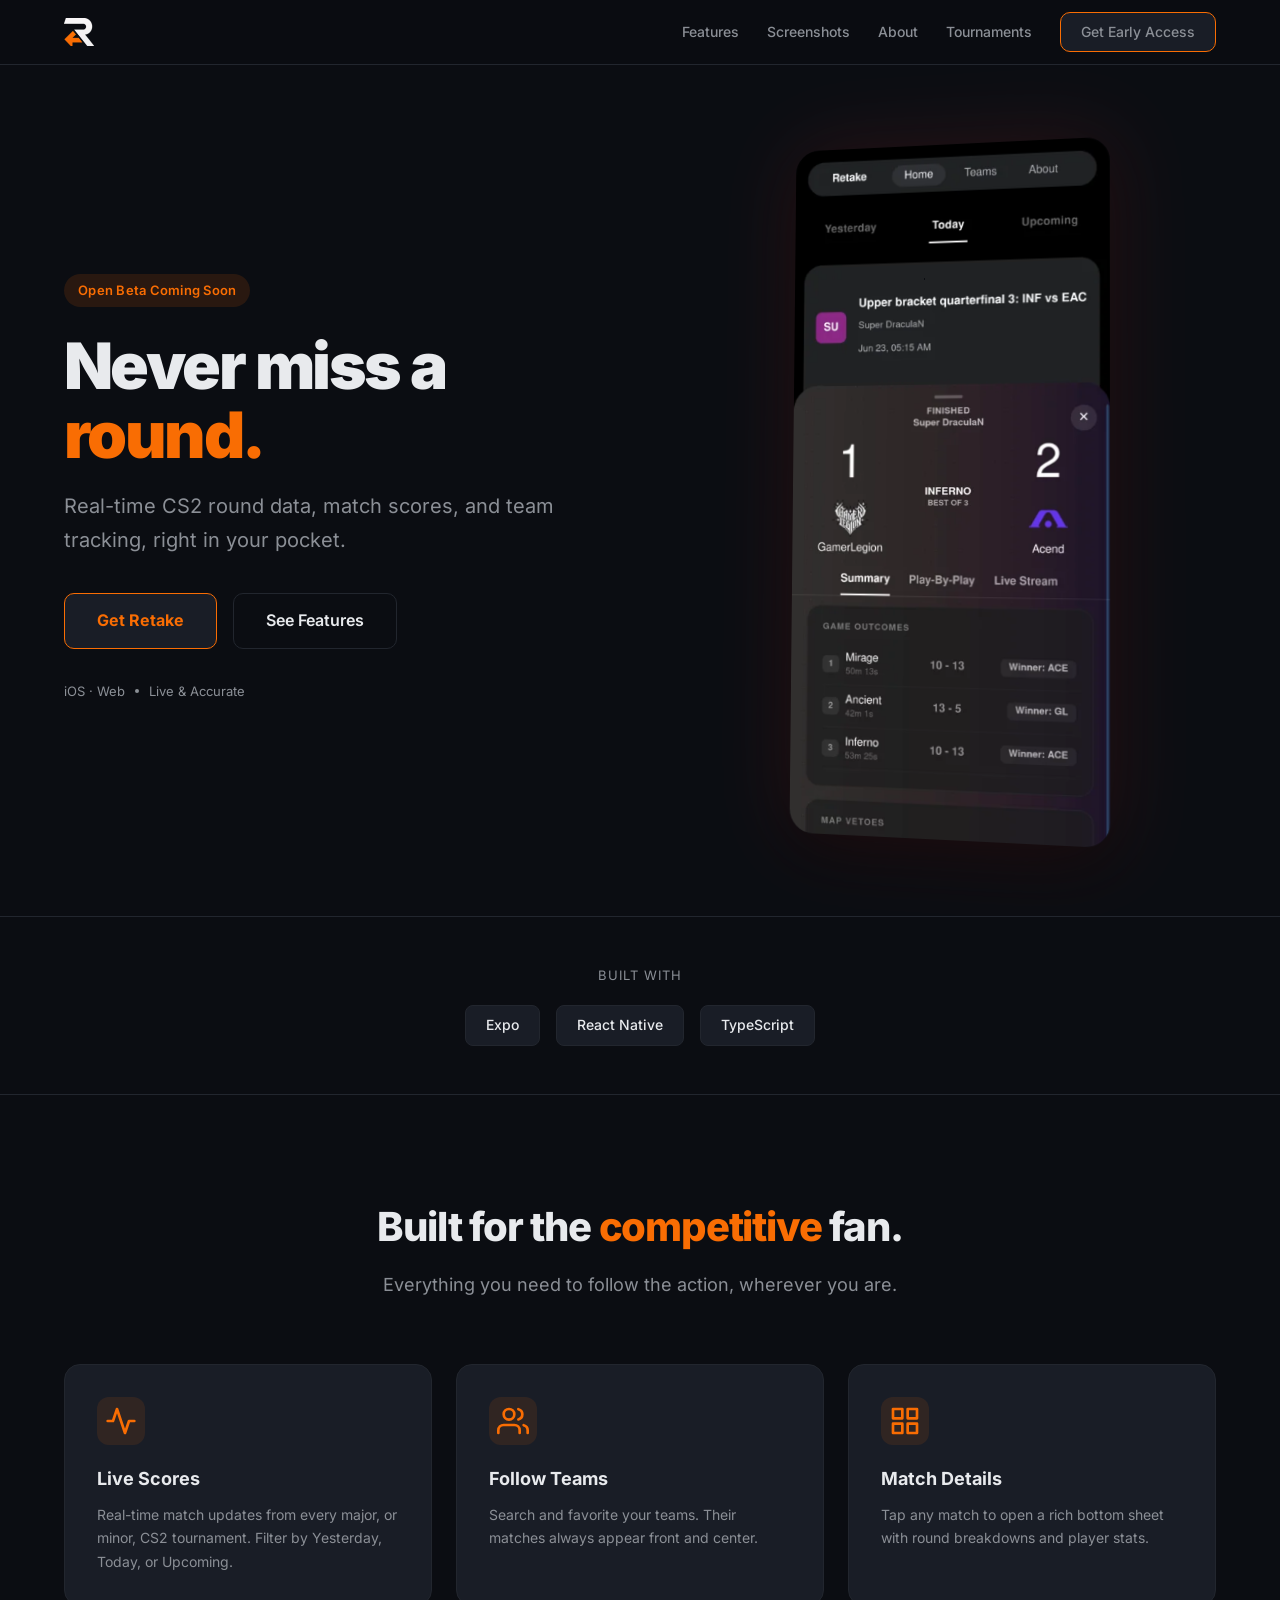
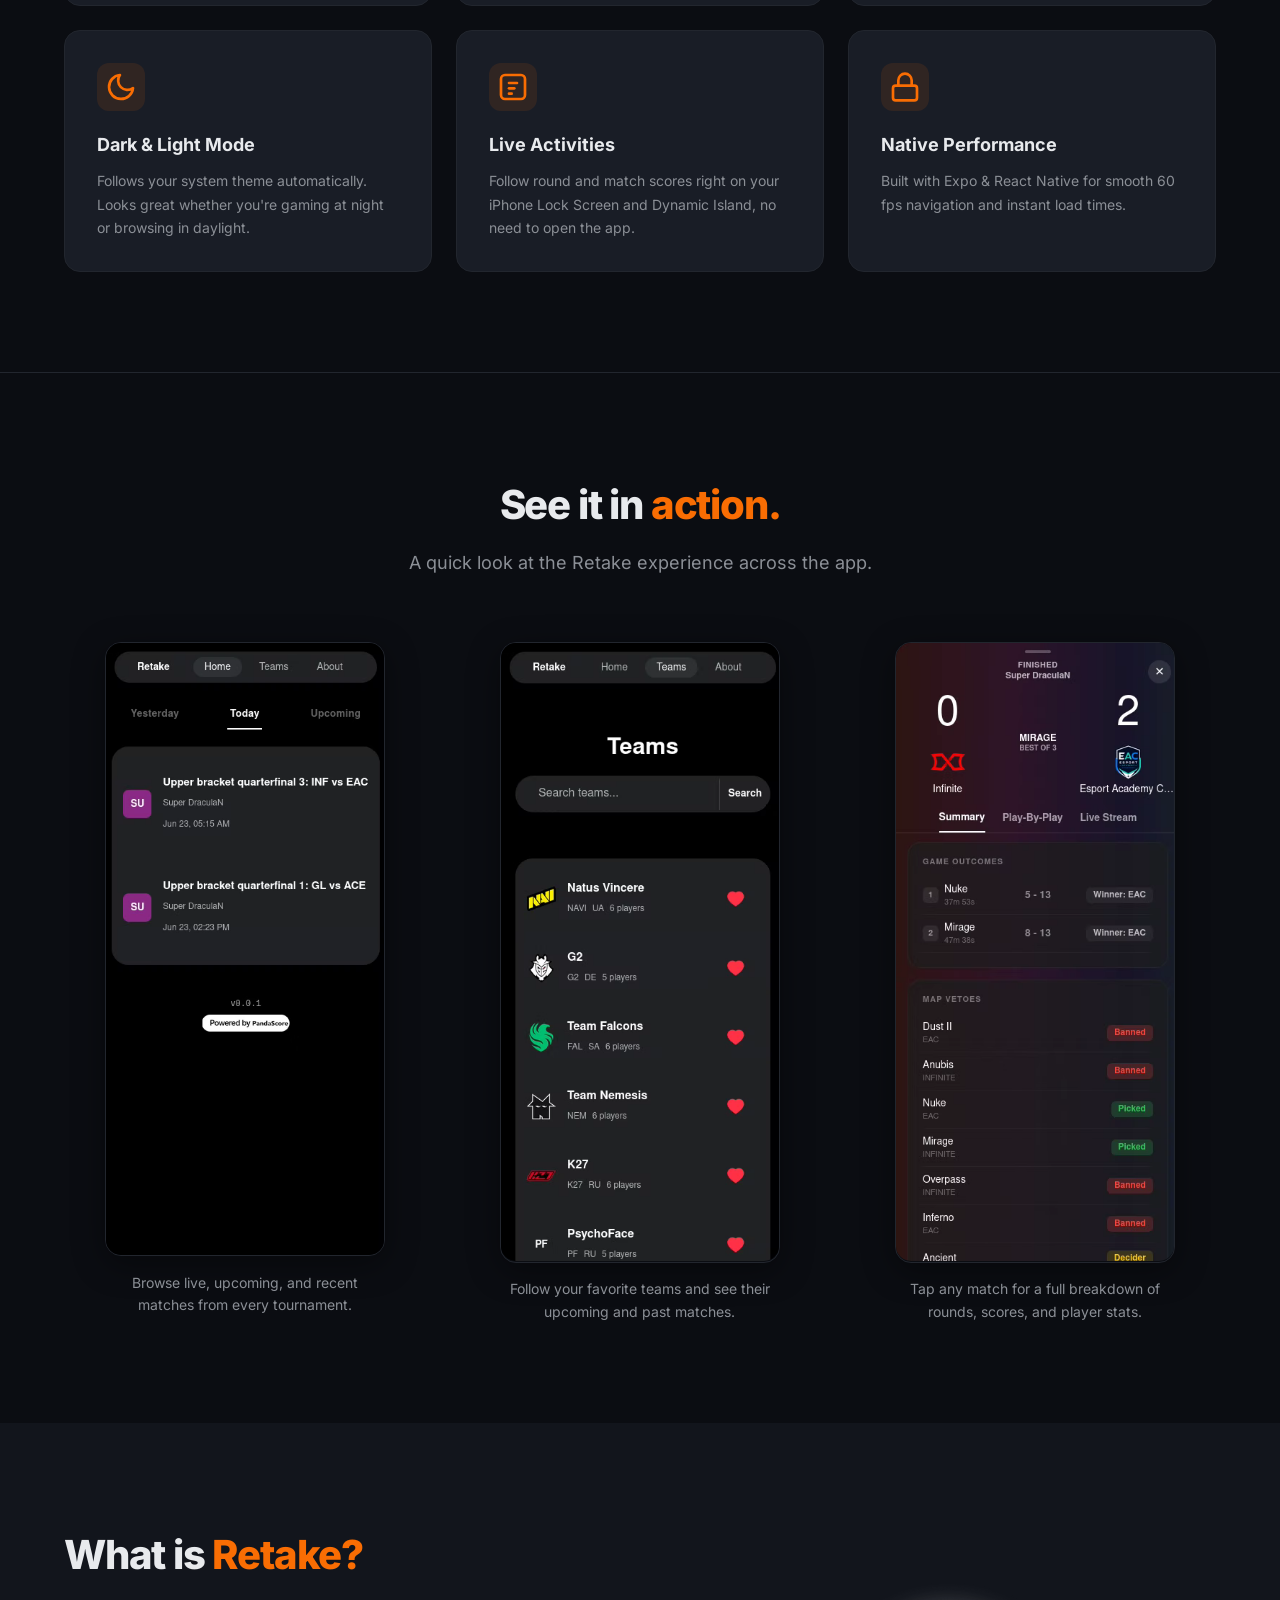
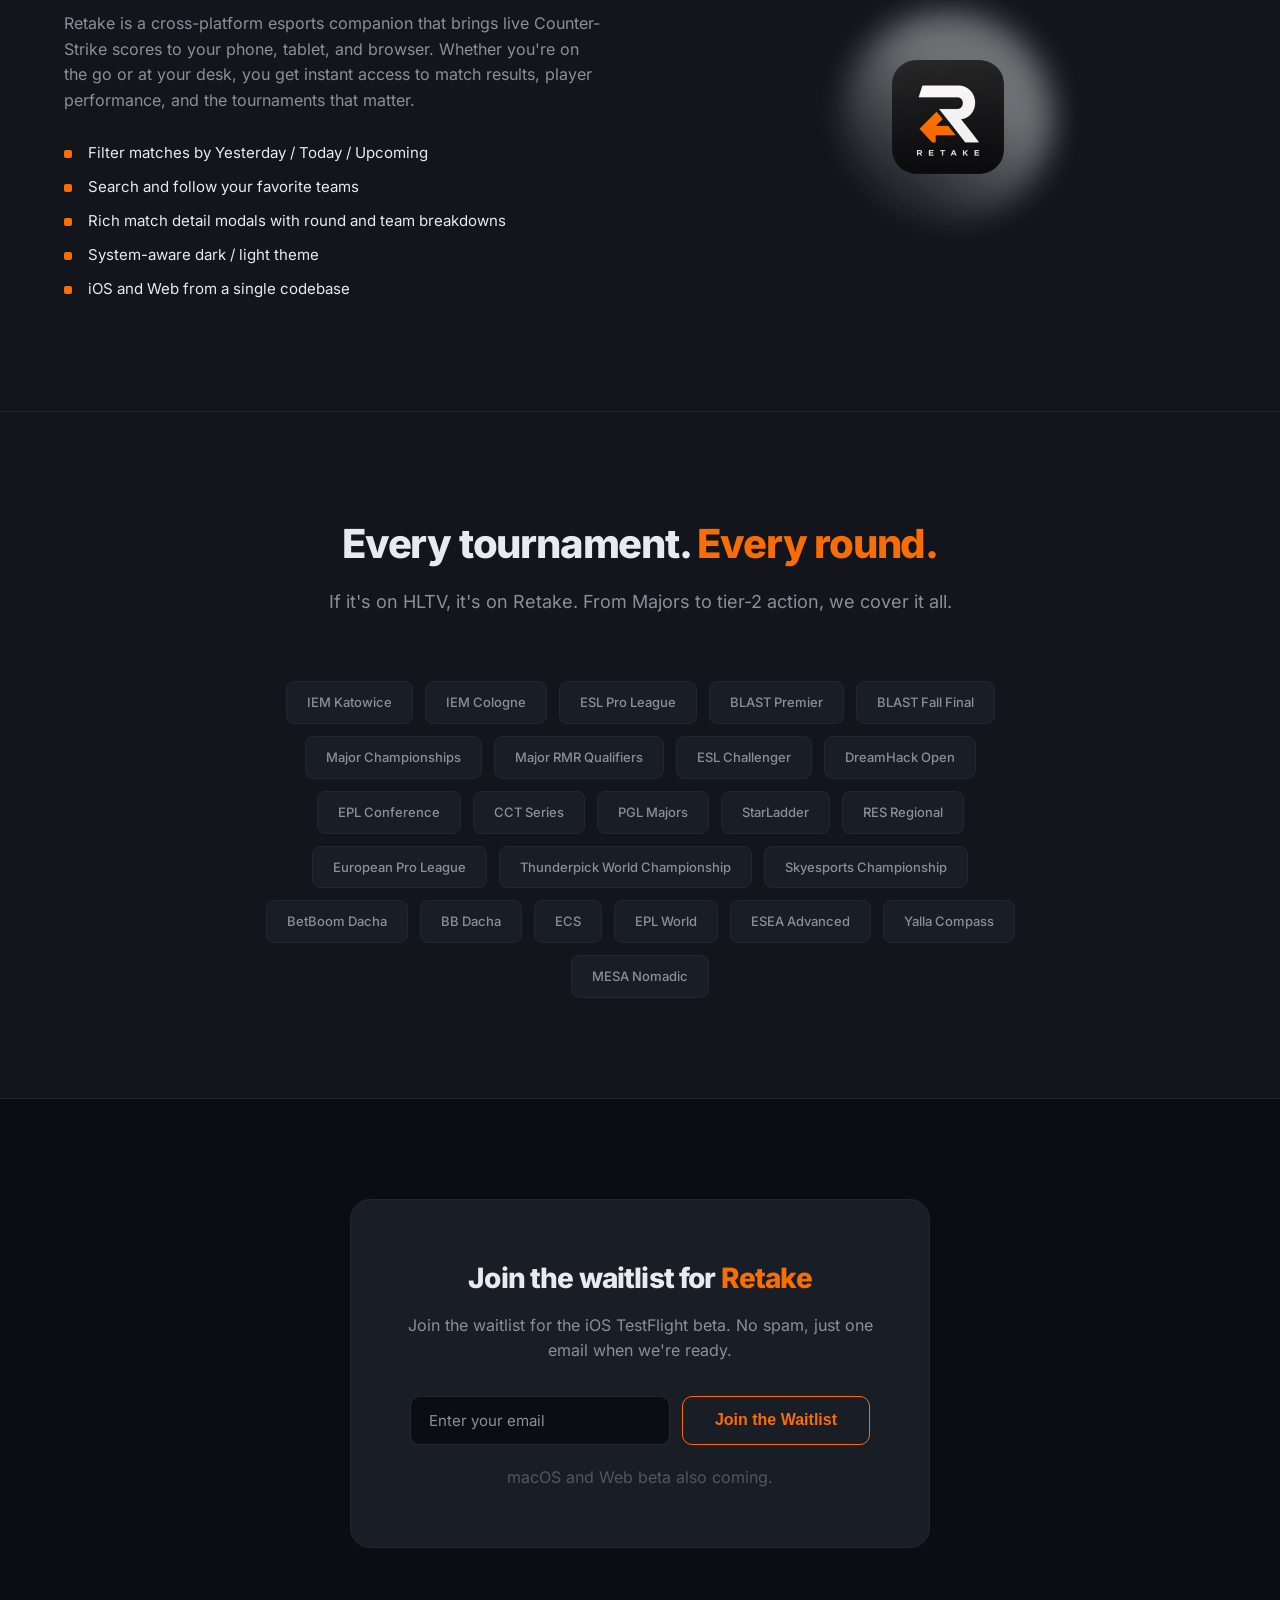
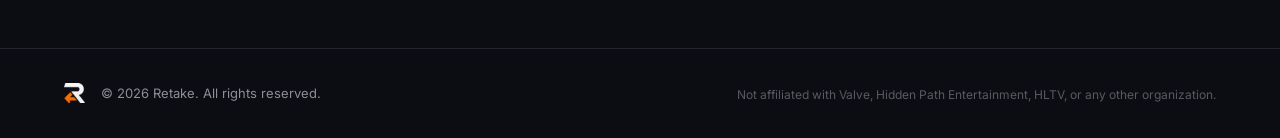
==== index.html @ df27a1f2 "Locally store fonts to improve performance" ====
<!doctype html>
<html lang="en">
    <head>
        <meta charset="UTF-8" />
        <meta name="viewport" content="width=device-width, initial-scale=1.0" />
        <title>Retake - CS2 Live Scores, Anywhere</title>
        <meta name="description" content="Never miss a round. Retake delivers real-time CS2 live scores, match updates, and team tracking across every major tournament — right in your pocket." />
        <meta name="theme-color" content="#0b0d12" />
        <link rel="canonical" href="https://retake.app/" />

        <meta property="og:type" content="website" />
        <meta property="og:url" content="https://retake.app/" />
        <meta property="og:title" content="Retake - CS2 Live Scores, Anywhere" />
        <meta property="og:description" content="Never miss a round. Real-time CS2 match scores, round data, and team tracking — right in your pocket." />
        <meta property="og:image" content="https://retake.app/images/og-image.png" />
        <meta property="og:image:width" content="1200" />
        <meta property="og:image:height" content="630" />
        <meta property="og:locale" content="en_US" />

        <meta name="twitter:card" content="summary_large_image" />
        <meta name="twitter:title" content="Retake - CS2 Live Scores, Anywhere" />
        <meta name="twitter:description" content="Never miss a round. Real-time CS2 match scores, round data, and team tracking — right in your pocket." />
        <meta name="twitter:image" content="https://retake.app/images/og-image.png" />
        <link
            rel="apple-touch-icon"
            sizes="180x180"
            href="images/favicons/apple-touch-icon.png"
        />
        <link
            rel="icon"
            type="image/png"
            sizes="32x32"
            href="images/favicons/favicon-32x32.png"
        />
        <link
            rel="icon"
            type="image/png"
            sizes="16x16"
            href="images/favicons/favicon-16x16.png"
        />
        <link rel="icon" href="images/favicons/favicon.ico" />
        <link rel="manifest" href="images/favicons/site.webmanifest" />
        <meta name="apple-mobile-web-app-title" content="Retake" />

        <script type="application/ld+json">
        {
            "@context": "https://schema.org",
            "@type": "MobileApplication",
            "name": "Retake",
            "applicationCategory": "Entertainment",
            "operatingSystem": "iOS, Web",
            "description": "Never miss a round. Retake delivers real-time CS2 live scores, match updates, and team tracking across every major tournament.",
            "url": "https://retake.app/",
            "author": {
                "@type": "Organization",
                "name": "Retake"
            }
        }
        </script>

        <style>
            *,
            *::before,
            *::after {
                margin: 0;
                padding: 0;
                box-sizing: border-box;
            }
            :root {
                --bg: #0b0d12;
                --bg-elevated: #12151c;
                --bg-card: #191d26;
                --text: #e8eaed;
                --text-muted: #8b8f96;
                --accent: #f96d03;
                --accent-hover: #fc840a;
                --border: #22262e;
                --font: "Inter", -apple-system, BlinkMacSystemFont, "Segoe UI", Roboto, sans-serif;
            }
            @font-face {
                font-family: 'Inter';
                font-style: normal;
                font-weight: 400 900;
                font-display: swap;
                src: url(fonts/inter-cyrillic-ext.woff2) format('woff2');
                unicode-range: U+0460-052F, U+1C80-1C8A, U+20B4, U+2DE0-2DFF, U+A640-A69F, U+FE2E-FE2F;
            }
            @font-face {
                font-family: 'Inter';
                font-style: normal;
                font-weight: 400 900;
                font-display: swap;
                src: url(fonts/inter-cyrillic.woff2) format('woff2');
                unicode-range: U+0301, U+0400-045F, U+0490-0491, U+04B0-04B1, U+2116;
            }
            @font-face {
                font-family: 'Inter';
                font-style: normal;
                font-weight: 400 900;
                font-display: swap;
                src: url(fonts/inter-greek-ext.woff2) format('woff2');
                unicode-range: U+1F00-1FFF;
            }
            @font-face {
                font-family: 'Inter';
                font-style: normal;
                font-weight: 400 900;
                font-display: swap;
                src: url(fonts/inter-greek.woff2) format('woff2');
                unicode-range: U+0370-0377, U+037A-037F, U+0384-038A, U+038C, U+038E-03A1, U+03A3-03FF;
            }
            @font-face {
                font-family: 'Inter';
                font-style: normal;
                font-weight: 400 900;
                font-display: swap;
                src: url(fonts/inter-vietnamese.woff2) format('woff2');
                unicode-range: U+0102-0103, U+0110-0111, U+0128-0129, U+0168-0169, U+01A0-01A1, U+01AF-01B0, U+0300-0301, U+0303-0304, U+0308-0309, U+0323, U+0329, U+1EA0-1EF9, U+20AB;
            }
            @font-face {
                font-family: 'Inter';
                font-style: normal;
                font-weight: 400 900;
                font-display: swap;
                src: url(fonts/inter-latin-ext.woff2) format('woff2');
                unicode-range: U+0100-02BA, U+02BD-02C5, U+02C7-02CC, U+02CE-02D7, U+02DD-02FF, U+0304, U+0308, U+0329, U+1D00-1DBF, U+1E00-1E9F, U+1EF2-1EFF, U+2020, U+20A0-20AB, U+20AD-20C0, U+2113, U+2C60-2C7F, U+A720-A7FF;
            }
            @font-face {
                font-family: 'Inter';
                font-style: normal;
                font-weight: 400 900;
                font-display: swap;
                src: url(fonts/inter-latin.woff2) format('woff2');
                unicode-range: U+0000-00FF, U+0131, U+0152-0153, U+02BB-02BC, U+02C6, U+02DA, U+02DC, U+0304, U+0308, U+0329, U+2000-206F, U+20AC, U+2122, U+2191, U+2193, U+2212, U+2215, U+FEFF, U+FFFD;
            }
            html { scroll-behavior: smooth; }
            body {
                font-family: var(--font);
                background: var(--bg);
                color: var(--text);
                line-height: 1.6;
                -webkit-font-smoothing: antialiased;
            }
            a { text-decoration: none; color: inherit; }
            img { max-width: 100%; height: auto; display: block; }
            .container { max-width: 1200px; margin: 0 auto; padding: 0 24px; }
            .highlight { color: var(--accent); }
            .section-title { font-size: 2.5rem; font-weight: 800; text-align: center; margin-bottom: 12px; letter-spacing: -0.03em; }
            .btn-primary {
                display: inline-flex; align-items: center; justify-content: center;
                background: var(--bg-card); color: var(--accent); font-weight: 700;
                border-radius: 10px; border: 1.5px solid var(--accent);
                transition: background 0.2s, transform 0.15s; cursor: pointer;
            }
            .btn-primary:hover { background: var(--accent); color: var(--bg); border-color: var(--accent); transform: translateY(-1px); }
            .btn-secondary {
                display: inline-flex; align-items: center; justify-content: center;
                background: transparent; color: var(--text); font-weight: 600;
                border-radius: 10px; border: 1px solid var(--border);
                transition: border-color 0.2s, transform 0.15s; cursor: pointer;
            }
            .btn-secondary:hover { border-color: var(--text-muted); transform: translateY(-1px); }
            .btn-small { padding: 8px 20px; font-size: 0.875rem; }
            .btn-large { padding: 14px 32px; font-size: 1rem; }
            .header {
                position: fixed; top: 0; left: 0; right: 0; z-index: 100;
                background: rgba(11, 13, 18, 0.85); backdrop-filter: blur(12px);
                -webkit-backdrop-filter: blur(12px); border-bottom: 1px solid var(--border);
            }
            .header-inner { display: flex; align-items: center; justify-content: space-between; height: 64px; }
            .header-logo { height: 28px; width: auto; }
            .header-nav { display: flex; align-items: center; gap: 28px; }
            .header-nav a { font-size: 0.875rem; font-weight: 500; color: var(--text-muted); transition: color 0.2s; }
            .header-nav a:hover { color: var(--text); }
            .hero { padding: 140px 0 80px; overflow: hidden; }
            .hero-inner { display: flex; align-items: center; gap: 80px; }
            .hero-content { flex: 1; min-width: 0; }
            .hero-badge {
                display: inline-block; background: rgba(249, 109, 3, 0.12);
                color: var(--accent); font-size: 0.8125rem; font-weight: 600;
                padding: 6px 14px; border-radius: 20px; margin-bottom: 24px; letter-spacing: 0.02em;
            }
            .hero-content h1 { font-size: 4rem; font-weight: 900; line-height: 1.08; letter-spacing: -0.04em; margin-bottom: 20px; }
            .hero-subtitle { font-size: 1.25rem; color: var(--text-muted); line-height: 1.7; margin-bottom: 36px; }
            .hero-actions { display: flex; gap: 16px; margin-bottom: 32px; }
            .hero-meta { display: flex; align-items: center; gap: 10px; font-size: 0.8125rem; color: var(--text-muted); }
            .dot { width: 4px; height: 4px; border-radius: 50%; background: var(--text-muted); }
            .hero-visual { flex: 1; min-width: 0; display: flex; justify-content: center; }
            .hero-phone { width: 320px; border-radius: 24px; box-shadow: 0 0 80px rgba(217, 61, 61, 0.15), 0 20px 60px rgba(0, 0, 0, 0.5); transform: perspective(1000px) rotateY(-8deg) rotateX(2deg); transition: transform 0.4s ease; }
            @media (max-width: 768px) {
                .hero-inner { flex-direction: column; gap: 48px; }
                .hero-content h1 { font-size: 2.75rem; }
                .hero-phone { width: 240px; transform: none; }
                .hero-phone:hover { transform: none; }
                .hero-actions { flex-direction: column; }
                .header-nav a:not(.btn-primary) { display: none; }
            }
        </style>
        <link
            rel="preload"
            href="styles.css"
            as="style"
            onload="this.onload=null;this.rel='stylesheet'"
        />
        <noscript><link rel="stylesheet" href="styles.css" /></noscript>
    </head>
    <body>
        <header class="header">
            <div class="container header-inner">
                <picture>
                    <source srcset="images/retake-logo.webp" type="image/webp" />
                    <img
                        src="images/retake-logo-59.png"
                        alt="Retake"
                        class="header-logo"
                        width="59"
                        height="56"
                    />
                </picture>
                <nav class="header-nav">
                    <a href="#features">Features</a>
                    <a href="#screenshots">Screenshots</a>
                    <a href="#about">About</a>
                    <a href="#tournaments">Tournaments</a>
                    <a href="#download" class="btn-primary btn-small"
                        >Get Early Access</a
                    >
                </nav>
            </div>
        </header>

        <section class="hero">
            <div class="container hero-inner">
                <div class="hero-content">
                    <div class="hero-badge">Open Beta Coming Soon</div>
                    <h1>Never miss a <span class="highlight">round.</span></h1>
                    <p class="hero-subtitle">
                        Real-time CS2 round data, match scores, and team
                        tracking, right in your pocket.
                    </p>
                    <div class="hero-actions">
                        <a href="#download" class="btn-primary btn-large"
                            >Get Retake</a
                        >
                        <a href="#features" class="btn-secondary btn-large"
                            >See Features</a
                        >
                    </div>
                    <div class="hero-meta">
                        <span>iOS &middot; Web</span>
                        <span class="dot"></span>
                        <span>Live &amp; Accurate</span>
                    </div>
                </div>
                <div class="hero-visual">
                    <picture>
                        <source
                            srcset="images/app-screenshot-420.webp"
                            media="(min-width: 769px)"
                            type="image/webp"
                            width="420"
                            height="913"
                        />
                        <source
                            srcset="images/app-screenshot-240.webp"
                            media="(max-width: 768px)"
                            type="image/webp"
                            width="240"
                            height="522"
                        />
                        <source
                            srcset="images/app-screenshot-420.png"
                            media="(min-width: 769px)"
                            width="420"
                            height="913"
                        />
                        <source
                            srcset="images/app-screenshot-240.png"
                            media="(max-width: 768px)"
                            width="240"
                            height="522"
                        />
                        <img
                            src="images/app-screenshot-420.png"
                            alt="Retake app screenshot showing live CS2 match scores"
                            class="hero-phone"
                            width="420"
                            height="913"
                            fetchpriority="high"
                        />
                    </picture>
                </div>
            </div>
        </section>

        <section class="logos">
            <div class="container">
                <p>Built with</p>
                <div class="logos-row">
                    <span class="logo-chip">Expo</span>
                    <span class="logo-chip">React Native</span>
                    <span class="logo-chip">TypeScript</span>
                </div>
            </div>
        </section>

        <section id="features" class="features">
            <div class="container">
                <h2 class="section-title">
                    Built for the
                    <span class="highlight">competitive</span> fan.
                </h2>
                <p class="section-desc">
                    Everything you need to follow the action, wherever you are.
                </p>
                <div class="features-grid">
                    <div class="feature-card">
                        <div class="feature-icon">
                            <svg
                                width="32"
                                height="32"
                                viewBox="0 0 24 24"
                                fill="none"
                                stroke="currentColor"
                                stroke-width="2"
                                stroke-linecap="round"
                                stroke-linejoin="round"
                            >
                                <polyline
                                    points="22 12 18 12 15 21 9 3 6 12 2 12"
                                />
                            </svg>
                        </div>
                        <h3>Live Scores</h3>
                        <p>
                            Real-time match updates from every major, or minor,
                            CS2 tournament. Filter by Yesterday, Today, or
                            Upcoming.
                        </p>
                    </div>
                    <div class="feature-card">
                        <div class="feature-icon">
                            <svg
                                width="32"
                                height="32"
                                viewBox="0 0 24 24"
                                fill="none"
                                stroke="currentColor"
                                stroke-width="2"
                                stroke-linecap="round"
                                stroke-linejoin="round"
                            >
                                <path
                                    d="M17 21v-2a4 4 0 0 0-4-4H5a4 4 0 0 0-4 4v2"
                                />
                                <circle cx="9" cy="7" r="4" />
                                <path d="M23 21v-2a4 4 0 0 0-3-3.87" />
                                <path d="M16 3.13a4 4 0 0 1 0 7.75" />
                            </svg>
                        </div>
                        <h3>Follow Teams</h3>
                        <p>
                            Search and favorite your teams. Their matches always
                            appear front and center.
                        </p>
                    </div>
                    <div class="feature-card">
                        <div class="feature-icon">
                            <svg
                                width="32"
                                height="32"
                                viewBox="0 0 24 24"
                                fill="none"
                                stroke="currentColor"
                                stroke-width="2"
                                stroke-linecap="round"
                                stroke-linejoin="round"
                            >
                                <rect x="3" y="3" width="7" height="7" />
                                <rect x="14" y="3" width="7" height="7" />
                                <rect x="14" y="14" width="7" height="7" />
                                <rect x="3" y="14" width="7" height="7" />
                            </svg>
                        </div>
                        <h3>Match Details</h3>
                        <p>
                            Tap any match to open a rich bottom sheet with round
                            breakdowns and player stats.
                        </p>
                    </div>
                    <div class="feature-card">
                        <div class="feature-icon">
                            <svg
                                width="32"
                                height="32"
                                viewBox="0 0 24 24"
                                fill="none"
                                stroke="currentColor"
                                stroke-width="2"
                                stroke-linecap="round"
                                stroke-linejoin="round"
                            >
                                <path
                                    d="M21 12.79A9 9 0 1 1 11.21 3 7 7 0 0 0 21 12.79z"
                                />
                            </svg>
                        </div>
                        <h3>Dark & Light Mode</h3>
                        <p>
                            Follows your system theme automatically. Looks great
                            whether you're gaming at night or browsing in
                            daylight.
                        </p>
                    </div>
                    <div class="feature-card">
                        <div class="feature-icon">
                            <svg
                                width="32"
                                height="32"
                                viewBox="0 0 24 24"
                                fill="none"
                                stroke="currentColor"
                                stroke-width="2"
                                stroke-linecap="round"
                                stroke-linejoin="round"
                            >
                                <rect
                                    x="3"
                                    y="3"
                                    width="18"
                                    height="18"
                                    rx="3"
                                />
                                <line x1="9" y1="9" x2="15" y2="9" />
                                <line x1="9" y1="13" x2="13" y2="13" />
                                <line x1="9" y1="17" x2="11" y2="17" />
                            </svg>
                        </div>
                        <h3>Live Activities</h3>
                        <p>
                            Follow round and match scores right on your iPhone Lock Screen and
                            Dynamic Island, no need to open the app.
                        </p>
                    </div>
                    <div class="feature-card">
                        <div class="feature-icon">
                            <svg
                                width="32"
                                height="32"
                                viewBox="0 0 24 24"
                                fill="none"
                                stroke="currentColor"
                                stroke-width="2"
                                stroke-linecap="round"
                                stroke-linejoin="round"
                            >
                                <rect
                                    x="3"
                                    y="11"
                                    width="18"
                                    height="11"
                                    rx="2"
                                    ry="2"
                                />
                                <path d="M7 11V7a5 5 0 0 1 10 0v4" />
                            </svg>
                        </div>
                        <h3>Native Performance</h3>
                        <p>
                            Built with Expo & React Native for smooth 60 fps
                            navigation and instant load times.
                        </p>
                    </div>
                </div>
            </div>
        </section>

        <section id="screenshots" class="screenshots">
            <div class="container">
                <h2 class="section-title">
                    See it in <span class="highlight">action.</span>
                </h2>
                <p class="section-desc">
                    A quick look at the Retake experience across the app.
                </p>
                <div class="screenshots-grid">
                    <figure class="screenshot-card">
                        <video
                            src="images/screenshots/home_screen.webm"
                            loop
                            muted
                            playsinline
                            preload="none"
                            class="screenshot-img screenshot-video"
                        ></video>
                        <figcaption class="screenshot-caption">
                            Browse live, upcoming, and recent matches from every
                            tournament.
                        </figcaption>
                    </figure>
                    <figure class="screenshot-card">
                        <video
                            src="images/screenshots/team_view.webm"
                            loop
                            muted
                            playsinline
                            preload="none"
                            class="screenshot-img screenshot-video"
                        ></video>
                        <figcaption class="screenshot-caption">
                            Follow your favorite teams and see their upcoming and
                            past matches.
                        </figcaption>
                    </figure>
                    <figure class="screenshot-card">
                        <video
                            src="images/screenshots/full_screen_modal.webm"
                            loop
                            muted
                            playsinline
                            preload="none"
                            class="screenshot-img screenshot-video"
                        ></video>
                        <figcaption class="screenshot-caption">
                            Tap any match for a full breakdown of rounds, scores,
                            and player stats.
                        </figcaption>
                    </figure>
                </div>
            </div>
        </section>

        <section id="about" class="about">
            <div class="container about-inner">
                <div class="about-text">
                    <h2>What is <span class="highlight">Retake?</span></h2>
                    <p>
                        Retake is a cross-platform esports companion that brings
                        live Counter-Strike scores to your phone, tablet, and
                        browser. Whether you're on the go or at your desk, you
                        get instant access to match results, player performance,
                        and the tournaments that matter.
                    </p>

                    <ul class="about-list">
                        <li>Filter matches by Yesterday / Today / Upcoming</li>
                        <li>Search and follow your favorite teams</li>
                        <li>
                            Rich match detail modals with round and team
                            breakdowns
                        </li>
                        <li>System-aware dark / light theme</li>
                        <li>iOS and Web from a single codebase</li>
                    </ul>
                </div>
                <div class="about-logo">
                    <div class="about-logo-stack">
                        <img
                            src="images/logo-glow-280.png"
                            alt=""
                            class="about-glow"
                            width="280"
                            height="280"
                            loading="lazy"
                        />
                        <img
                            src="images/icon-224.png"
                            alt="Retake icon"
                            class="about-icon"
                            width="224"
                            height="228"
                            loading="lazy"
                        />
                    </div>
                </div>
            </div>
        </section>

        <section id="tournaments" class="tournaments">
            <div class="container">
                <h2 class="section-title">
                    Every tournament.
                    <span class="highlight">Every round.</span>
                </h2>
                <p class="section-desc">
                    If it's on HLTV, it's on Retake. From Majors to tier-2
                    action, we cover it all.
                </p>
                <div class="tournament-grid">
                    <span class="tournament-chip">IEM Katowice</span>
                    <span class="tournament-chip">IEM Cologne</span>
                    <span class="tournament-chip">ESL Pro League</span>
                    <span class="tournament-chip">BLAST Premier</span>
                    <span class="tournament-chip">BLAST Fall Final</span>
                    <span class="tournament-chip">Major Championships</span>
                    <span class="tournament-chip">Major RMR Qualifiers</span>
                    <span class="tournament-chip">ESL Challenger</span>
                    <span class="tournament-chip">DreamHack Open</span>
                    <span class="tournament-chip">EPL Conference</span>
                    <span class="tournament-chip">CCT Series</span>
                    <span class="tournament-chip">PGL Majors</span>
                    <span class="tournament-chip">StarLadder</span>
                    <span class="tournament-chip">RES Regional</span>
                    <span class="tournament-chip">European Pro League</span>
                    <span class="tournament-chip"
                        >Thunderpick World Championship</span
                    >
                    <span class="tournament-chip">Skyesports Championship</span>
                    <span class="tournament-chip">BetBoom Dacha</span>
                    <span class="tournament-chip">BB Dacha</span>
                    <span class="tournament-chip">ECS</span>
                    <span class="tournament-chip">EPL World</span>
                    <span class="tournament-chip">ESEA Advanced</span>
                    <span class="tournament-chip">Yalla Compass</span>
                    <span class="tournament-chip">MESA Nomadic</span>
                </div>
            </div>
        </section>

        <section id="download" class="waitlist">
            <div class="container">
                <div class="waitlist-card">
                    <h2>
                        Join the waitlist for
                        <span class="highlight">Retake</span>
                    </h2>
                    <p>
                        Join the waitlist for the iOS TestFlight beta. No spam,
                        just one email when we're ready.
                    </p>
                    <form class="waitlist-form" action="https://formspree.io/f/mojovgay" method="post">
                        <input
                            type="email"
                            name="email"
                            class="waitlist-input"
                            placeholder="Enter your email"
                            required
                        />
                        <button type="submit" class="btn-primary btn-large">
                            Join the Waitlist
                        </button>
                    </form>
                    <p class="waitlist-note">macOS and Web beta also coming.</p>
                </div>
            </div>
        </section>

        <script>
            document.querySelectorAll('.screenshot-video').forEach((video) => {
                const card = video.closest('.screenshot-card');
                const isTouch = window.matchMedia('(pointer: coarse)').matches;

                const observer = new IntersectionObserver(
                    (entries) => {
                        entries.forEach((entry) => {
                            if (entry.isIntersecting) {
                                video.preload = 'auto';
                                observer.unobserve(video);
                            }
                        });
                    },
                    { rootMargin: '200px' }
                );
                observer.observe(video);

                if (isTouch) {
                    const playObserver = new IntersectionObserver(
                        (entries) => {
                            entries.forEach((entry) => {
                                if (entry.isIntersecting) {
                                    video.play().catch(() => {});
                                } else {
                                    video.pause();
                                    video.currentTime = 0;
                                }
                            });
                        },
                        { threshold: 0.3 }
                    );
                    playObserver.observe(video);
                } else {
                    card.addEventListener('mouseenter', () => video.play());
                    card.addEventListener('mouseleave', () => {
                        video.pause();
                        video.currentTime = 0;
                    });
                }
            });
        </script>

        <footer class="footer">
            <div class="container footer-inner">
                <div class="footer-left">
                    <picture>
                        <source srcset="images/retake-logo.webp" type="image/webp" />
                        <img
                            src="images/retake-logo-59.png"
                            alt="Retake"
                            class="footer-logo"
                            width="42"
                            height="40"
                            loading="lazy"
                        />
                    </picture>
                    <span>&copy; 2026 Retake. All rights reserved.</span>
                </div>
                <div class="footer-right">
                    <span
                        >Not affiliated with Valve, Hidden Path Entertainment,
                        HLTV, or any other organization.</span
                    >
                </div>
            </div>
        </footer>
    </body>
</html>
---- styles.css ----
*,
*::before,
*::after {
    margin: 0;
    padding: 0;
    box-sizing: border-box;
}

:root {
    --bg: #0b0d12;
    --bg-elevated: #12151c;
    --bg-card: #191d26;
    --text: #e8eaed;
    --text-muted: #8b8f96;
    --accent: #f96d03;
    --accent-hover: #fc840a;
    --border: #22262e;
    --font:
        "Inter", -apple-system, BlinkMacSystemFont, "Segoe UI", Roboto,
        sans-serif;
}

html {
    scroll-behavior: smooth;
}

body {
    font-family: var(--font);
    background: var(--bg);
    color: var(--text);
    line-height: 1.6;
    -webkit-font-smoothing: antialiased;
}

a {
    text-decoration: none;
    color: inherit;
}

img {
    max-width: 100%;
    height: auto;
    display: block;
}

.container {
    max-width: 1200px;
    margin: 0 auto;
    padding: 0 24px;
}

.section-title {
    font-size: 2.5rem;
    font-weight: 800;
    text-align: center;
    margin-bottom: 12px;
    letter-spacing: -0.03em;
}

.section-desc {
    text-align: center;
    color: var(--text-muted);
    font-size: 1.125rem;
    margin-bottom: 64px;
}

.highlight {
    color: var(--accent);
}

.btn-primary {
    display: inline-flex;
    align-items: center;
    justify-content: center;
    background: var(--bg-card);
    color: var(--accent);
    font-weight: 700;
    border-radius: 10px;
    border: 1.5px solid var(--accent);
    transition:
        background 0.2s,
        transform 0.15s;
    cursor: pointer;
}

.btn-primary:hover {
    background: var(--accent);
    color: var(--bg);
    border-color: var(--accent);
    transform: translateY(-1px);
}

.btn-secondary {
    display: inline-flex;
    align-items: center;
    justify-content: center;
    background: transparent;
    color: var(--text);
    font-weight: 600;
    border-radius: 10px;
    border: 1px solid var(--border);
    transition:
        border-color 0.2s,
        transform 0.15s;
    cursor: pointer;
}

.btn-secondary:hover {
    border-color: var(--text-muted);
    transform: translateY(-1px);
}

.btn-small {
    padding: 8px 20px;
    font-size: 0.875rem;
}

.btn-large {
    padding: 14px 32px;
    font-size: 1rem;
}

.btn-disabled {
    opacity: 0.4;
    cursor: not-allowed;
    pointer-events: none;
}

.header {
    position: fixed;
    top: 0;
    left: 0;
    right: 0;
    z-index: 100;
    background: rgba(11, 13, 18, 0.85);
    backdrop-filter: blur(12px);
    -webkit-backdrop-filter: blur(12px);
    border-bottom: 1px solid var(--border);
}

.header-inner {
    display: flex;
    align-items: center;
    justify-content: space-between;
    height: 64px;
}

.header-logo {
    height: 28px;
    width: auto;
}

.header-nav {
    display: flex;
    align-items: center;
    gap: 28px;
}

.header-nav a {
    font-size: 0.875rem;
    font-weight: 500;
    color: var(--text-muted);
    transition: color 0.2s;
}

.header-nav a:hover {
    color: var(--text);
}

.hero {
    padding: 140px 0 80px;
    overflow: hidden;
}

.hero-inner {
    display: flex;
    align-items: center;
    gap: 80px;
}

.hero-content {
    flex: 1;
    min-width: 0;
}

.hero-badge {
    display: inline-block;
    background: rgba(249, 109, 3, 0.12);
    color: var(--accent);
    font-size: 0.8125rem;
    font-weight: 600;
    padding: 6px 14px;
    border-radius: 20px;
    margin-bottom: 24px;
    letter-spacing: 0.02em;
}

.hero-content h1 {
    font-size: 4rem;
    font-weight: 900;
    line-height: 1.08;
    letter-spacing: -0.04em;
    margin-bottom: 20px;
}

.hero-subtitle {
    font-size: 1.25rem;
    color: var(--text-muted);
    line-height: 1.7;
    margin-bottom: 36px;
}

.hero-actions {
    display: flex;
    gap: 16px;
    margin-bottom: 32px;
}

.hero-meta {
    display: flex;
    align-items: center;
    gap: 10px;
    font-size: 0.8125rem;
    color: var(--text-muted);
}

.dot {
    width: 4px;
    height: 4px;
    border-radius: 50%;
    background: var(--text-muted);
}

.hero-visual {
    flex: 1;
    min-width: 0;
    display: flex;
    justify-content: center;
}

.hero-phone {
    width: 320px;
    border-radius: 24px;
    box-shadow:
        0 0 80px rgba(217, 61, 61, 0.15),
        0 20px 60px rgba(0, 0, 0, 0.5);
    transform: perspective(1000px) rotateY(-8deg) rotateX(2deg);
    transition: transform 0.4s ease;
}

.hero-phone:hover {
    transform: perspective(1000px) rotateY(-3deg) rotateX(1deg);
}

.logos {
    padding: 48px 0;
    border-top: 1px solid var(--border);
    border-bottom: 1px solid var(--border);
}

.logos p {
    text-align: center;
    font-size: 0.8125rem;
    color: var(--text-muted);
    text-transform: uppercase;
    letter-spacing: 0.08em;
    margin-bottom: 20px;
}

.logos-row {
    display: flex;
    justify-content: center;
    gap: 16px;
    flex-wrap: wrap;
}

.logo-chip {
    display: inline-flex;
    align-items: center;
    padding: 8px 20px;
    background: var(--bg-card);
    border: 1px solid var(--border);
    border-radius: 8px;
    font-size: 0.875rem;
    font-weight: 500;
}

.features {
    padding: 100px 0;
}

.features-grid {
    display: grid;
    grid-template-columns: repeat(3, 1fr);
    gap: 24px;
}

.feature-card {
    background: var(--bg-card);
    border: 1px solid var(--border);
    border-radius: 16px;
    padding: 32px;
    transition:
        border-color 0.2s,
        transform 0.15s;
}

.feature-card:hover {
    border-color: var(--accent);
    transform: translateY(-2px);
}

.feature-icon {
    width: 48px;
    height: 48px;
    display: flex;
    align-items: center;
    justify-content: center;
    background: rgba(249, 109, 3, 0.1);
    border-radius: 12px;
    margin-bottom: 20px;
    color: var(--accent);
}

.feature-card h3 {
    font-size: 1.125rem;
    font-weight: 700;
    margin-bottom: 10px;
}

.feature-card p {
    font-size: 0.875rem;
    color: var(--text-muted);
    line-height: 1.65;
}

.screenshots {
    padding: 100px 0;
    border-top: 1px solid var(--border);
}

.screenshots-grid {
    display: grid;
    grid-template-columns: repeat(3, 1fr);
    gap: 32px;
}

.screenshot-card {
    display: flex;
    flex-direction: column;
    align-items: center;
    gap: 16px;
}

.screenshot-img {
    width: 100%;
    max-width: 280px;
    border-radius: 16px;
    border: 1px solid var(--border);
    box-shadow: 0 8px 32px rgba(0, 0, 0, 0.4);
    transition: transform 0.3s ease, box-shadow 0.3s ease;
}

.screenshot-img:hover {
    transform: translateY(-4px);
    box-shadow: 0 12px 48px rgba(0, 0, 0, 0.6);
}

.screenshot-caption {
    font-size: 0.875rem;
    color: var(--text-muted);
    text-align: center;
    line-height: 1.6;
    max-width: 280px;
}

.about {
    padding: 100px 0;
    background: var(--bg-elevated);
}

.about-inner {
    display: flex;
    align-items: center;
    gap: 80px;
}

.about-text {
    flex: 1;
    min-width: 0;
}

.about-text h2 {
    font-size: 2.5rem;
    font-weight: 800;
    letter-spacing: -0.03em;
    margin-bottom: 24px;
}

.about-text p {
    font-size: 1rem;
    color: var(--text-muted);
    margin-bottom: 16px;
}

.about-list {
    list-style: none;
    margin-top: 28px;
}

.about-list li {
    position: relative;
    padding-left: 24px;
    font-size: 0.9375rem;
    margin-bottom: 10px;
    color: var(--text);
}

.about-list li::before {
    content: "";
    position: absolute;
    left: 0;
    top: 9px;
    width: 8px;
    height: 8px;
    border-radius: 2px;
    background: var(--accent);
}

.about-logo {
    flex: 1;
    min-width: 0;
    display: flex;
    justify-content: center;
}

.about-logo-stack {
    position: relative;
    display: flex;
    align-items: center;
    justify-content: center;
    width: 280px;
    aspect-ratio: 1;
}

.about-glow {
    width: 100%;
    opacity: 0.8;
}

.about-icon {
    position: absolute;
    width: 40%;
    height: auto;
    border-radius: 20%;
}

.tournaments {
    padding: 100px 0;
    background: var(--bg-elevated);
    border-top: 1px solid var(--border);
    border-bottom: 1px solid var(--border);
}

.tournament-grid {
    display: flex;
    flex-wrap: wrap;
    justify-content: center;
    gap: 12px;
    max-width: 800px;
    margin: 0 auto;
}

.tournament-chip {
    display: inline-flex;
    align-items: center;
    padding: 10px 20px;
    background: var(--bg-card);
    border: 1px solid var(--border);
    border-radius: 8px;
    font-size: 0.8125rem;
    font-weight: 500;
    color: var(--text-muted);
    transition: border-color 0.2s, color 0.2s;
}

.tournament-chip:hover {
    border-color: var(--accent);
    color: var(--text);
}

.waitlist {
    padding: 100px 0;
}

.waitlist-card {
    max-width: 580px;
    margin: 0 auto;
    background: var(--bg-card);
    border: 1px solid var(--border);
    border-radius: 20px;
    padding: 56px 48px;
    text-align: center;
}

.waitlist-card h2 {
    font-size: 1.75rem;
    font-weight: 800;
    letter-spacing: -0.03em;
    margin-bottom: 12px;
}

.waitlist-card p {
    font-size: 1rem;
    color: var(--text-muted);
    margin-bottom: 32px;
}

.waitlist-form {
    display: flex;
    gap: 12px;
    max-width: 460px;
    margin: 0 auto;
}

.waitlist-input {
    flex: 1;
    padding: 14px 18px;
    background: var(--bg);
    border: 1px solid var(--border);
    border-radius: 10px;
    color: var(--text);
    font-family: var(--font);
    font-size: 0.9375rem;
    outline: none;
    transition: border-color 0.2s;
}

.waitlist-input::placeholder {
    color: var(--text-muted);
}

.waitlist-input:focus {
    border-color: var(--accent);
}

.waitlist-note {
    font-size: 0.8125rem;
    opacity: 0.5;
    margin-top: 20px;
    margin-bottom: 0 !important;
}

.cta {
    padding: 100px 0;
    text-align: center;
}

.cta h2 {
    font-size: 3rem;
    font-weight: 900;
    letter-spacing: -0.04em;
    margin-bottom: 16px;
}

.cta p {
    font-size: 1.125rem;
    color: var(--text-muted);
    margin-bottom: 40px;
}

.cta-buttons {
    display: flex;
    justify-content: center;
    gap: 16px;
    flex-wrap: wrap;
}

.cta-note {
    margin-top: 24px;
    font-size: 0.8125rem;
    opacity: 0.6;
}

.footer {
    padding: 32px 0;
    border-top: 1px solid var(--border);
}

.footer-inner {
    display: flex;
    align-items: center;
    justify-content: space-between;
}

.footer-left {
    display: flex;
    align-items: center;
    gap: 16px;
}

.footer-logo {
    height: 20px;
    width: auto;
}

.footer-left span {
    font-size: 0.8125rem;
    color: var(--text-muted);
}

.footer-right span {
    font-size: 0.75rem;
    color: var(--text-muted);
    opacity: 0.6;
}

@media (max-width: 1024px) {
    .features-grid {
        grid-template-columns: repeat(2, 1fr);
    }

    .screenshots-grid {
        grid-template-columns: repeat(2, 1fr);
        gap: 40px;
    }

    .screenshot-card:last-child {
        grid-column: 1 / -1;
        justify-self: center;
    }
}

@media (max-width: 768px) {
    .hero-inner {
        flex-direction: column;
        gap: 48px;
    }

    .hero-content h1 {
        font-size: 2.75rem;
    }

    .hero-subtitle br {
        display: none;
    }

    .hero-phone {
        width: 240px;
        transform: none;
    }

    .hero-phone:hover {
        transform: none;
    }

    .hero-actions {
        flex-direction: column;
    }

    .features-grid {
        grid-template-columns: 1fr;
    }

    .screenshots-grid {
        grid-template-columns: 1fr;
        gap: 48px;
    }

    .screenshot-card:last-child {
        grid-column: auto;
    }

    .screenshot-img {
        max-width: 240px;
    }

    .section-title {
        font-size: 1.875rem;
    }

    .about-inner {
        flex-direction: column;
        gap: 48px;
    }

    .about-text h2 {
        font-size: 1.875rem;
    }

    .about-glow {
        width: 200px;
    }

    .waitlist-card {
        padding: 40px 24px;
    }

    .tournament-chip {
        font-size: 0.75rem;
        padding: 8px 14px;
    }

    .waitlist-card h2 {
        font-size: 1.5rem;
    }

    .waitlist-form {
        flex-direction: column;
    }

    .cta h2 {
        font-size: 2rem;
    }

    .header-nav a:not(.btn-primary) {
        display: none;
    }

    .footer-inner {
        flex-direction: column;
        gap: 12px;
        text-align: center;
    }
}
---- styles.css ----
*,
*::before,
*::after {
    margin: 0;
    padding: 0;
    box-sizing: border-box;
}

:root {
    --bg: #0b0d12;
    --bg-elevated: #12151c;
    --bg-card: #191d26;
    --text: #e8eaed;
    --text-muted: #8b8f96;
    --accent: #f96d03;
    --accent-hover: #fc840a;
    --border: #22262e;
    --font:
        "Inter", -apple-system, BlinkMacSystemFont, "Segoe UI", Roboto,
        sans-serif;
}

html {
    scroll-behavior: smooth;
}

body {
    font-family: var(--font);
    background: var(--bg);
    color: var(--text);
    line-height: 1.6;
    -webkit-font-smoothing: antialiased;
}

a {
    text-decoration: none;
    color: inherit;
}

img {
    max-width: 100%;
    height: auto;
    display: block;
}

.container {
    max-width: 1200px;
    margin: 0 auto;
    padding: 0 24px;
}

.section-title {
    font-size: 2.5rem;
    font-weight: 800;
    text-align: center;
    margin-bottom: 12px;
    letter-spacing: -0.03em;
}

.section-desc {
    text-align: center;
    color: var(--text-muted);
    font-size: 1.125rem;
    margin-bottom: 64px;
}

.highlight {
    color: var(--accent);
}

.btn-primary {
    display: inline-flex;
    align-items: center;
    justify-content: center;
    background: var(--bg-card);
    color: var(--accent);
    font-weight: 700;
    border-radius: 10px;
    border: 1.5px solid var(--accent);
    transition:
        background 0.2s,
        transform 0.15s;
    cursor: pointer;
}

.btn-primary:hover {
    background: var(--accent);
    color: var(--bg);
    border-color: var(--accent);
    transform: translateY(-1px);
}

.btn-secondary {
    display: inline-flex;
    align-items: center;
    justify-content: center;
    background: transparent;
    color: var(--text);
    font-weight: 600;
    border-radius: 10px;
    border: 1px solid var(--border);
    transition:
        border-color 0.2s,
        transform 0.15s;
    cursor: pointer;
}

.btn-secondary:hover {
    border-color: var(--text-muted);
    transform: translateY(-1px);
}

.btn-small {
    padding: 8px 20px;
    font-size: 0.875rem;
}

.btn-large {
    padding: 14px 32px;
    font-size: 1rem;
}

.btn-disabled {
    opacity: 0.4;
    cursor: not-allowed;
    pointer-events: none;
}

.header {
    position: fixed;
    top: 0;
    left: 0;
    right: 0;
    z-index: 100;
    background: rgba(11, 13, 18, 0.85);
    backdrop-filter: blur(12px);
    -webkit-backdrop-filter: blur(12px);
    border-bottom: 1px solid var(--border);
}

.header-inner {
    display: flex;
    align-items: center;
    justify-content: space-between;
    height: 64px;
}

.header-logo {
    height: 28px;
    width: auto;
}

.header-nav {
    display: flex;
    align-items: center;
    gap: 28px;
}

.header-nav a {
    font-size: 0.875rem;
    font-weight: 500;
    color: var(--text-muted);
    transition: color 0.2s;
}

.header-nav a:hover {
    color: var(--text);
}

.hero {
    padding: 140px 0 80px;
    overflow: hidden;
}

.hero-inner {
    display: flex;
    align-items: center;
    gap: 80px;
}

.hero-content {
    flex: 1;
    min-width: 0;
}

.hero-badge {
    display: inline-block;
    background: rgba(249, 109, 3, 0.12);
    color: var(--accent);
    font-size: 0.8125rem;
    font-weight: 600;
    padding: 6px 14px;
    border-radius: 20px;
    margin-bottom: 24px;
    letter-spacing: 0.02em;
}

.hero-content h1 {
    font-size: 4rem;
    font-weight: 900;
    line-height: 1.08;
    letter-spacing: -0.04em;
    margin-bottom: 20px;
}

.hero-subtitle {
    font-size: 1.25rem;
    color: var(--text-muted);
    line-height: 1.7;
    margin-bottom: 36px;
}

.hero-actions {
    display: flex;
    gap: 16px;
    margin-bottom: 32px;
}

.hero-meta {
    display: flex;
    align-items: center;
    gap: 10px;
    font-size: 0.8125rem;
    color: var(--text-muted);
}

.dot {
    width: 4px;
    height: 4px;
    border-radius: 50%;
    background: var(--text-muted);
}

.hero-visual {
    flex: 1;
    min-width: 0;
    display: flex;
    justify-content: center;
}

.hero-phone {
    width: 320px;
    border-radius: 24px;
    box-shadow:
        0 0 80px rgba(217, 61, 61, 0.15),
        0 20px 60px rgba(0, 0, 0, 0.5);
    transform: perspective(1000px) rotateY(-8deg) rotateX(2deg);
    transition: transform 0.4s ease;
}

.hero-phone:hover {
    transform: perspective(1000px) rotateY(-3deg) rotateX(1deg);
}

.logos {
    padding: 48px 0;
    border-top: 1px solid var(--border);
    border-bottom: 1px solid var(--border);
}

.logos p {
    text-align: center;
    font-size: 0.8125rem;
    color: var(--text-muted);
    text-transform: uppercase;
    letter-spacing: 0.08em;
    margin-bottom: 20px;
}

.logos-row {
    display: flex;
    justify-content: center;
    gap: 16px;
    flex-wrap: wrap;
}

.logo-chip {
    display: inline-flex;
    align-items: center;
    padding: 8px 20px;
    background: var(--bg-card);
    border: 1px solid var(--border);
    border-radius: 8px;
    font-size: 0.875rem;
    font-weight: 500;
}

.features {
    padding: 100px 0;
}

.features-grid {
    display: grid;
    grid-template-columns: repeat(3, 1fr);
    gap: 24px;
}

.feature-card {
    background: var(--bg-card);
    border: 1px solid var(--border);
    border-radius: 16px;
    padding: 32px;
    transition:
        border-color 0.2s,
        transform 0.15s;
}

.feature-card:hover {
    border-color: var(--accent);
    transform: translateY(-2px);
}

.feature-icon {
    width: 48px;
    height: 48px;
    display: flex;
    align-items: center;
    justify-content: center;
    background: rgba(249, 109, 3, 0.1);
    border-radius: 12px;
    margin-bottom: 20px;
    color: var(--accent);
}

.feature-card h3 {
    font-size: 1.125rem;
    font-weight: 700;
    margin-bottom: 10px;
}

.feature-card p {
    font-size: 0.875rem;
    color: var(--text-muted);
    line-height: 1.65;
}

.screenshots {
    padding: 100px 0;
    border-top: 1px solid var(--border);
}

.screenshots-grid {
    display: grid;
    grid-template-columns: repeat(3, 1fr);
    gap: 32px;
}

.screenshot-card {
    display: flex;
    flex-direction: column;
    align-items: center;
    gap: 16px;
}

.screenshot-img {
    width: 100%;
    max-width: 280px;
    border-radius: 16px;
    border: 1px solid var(--border);
    box-shadow: 0 8px 32px rgba(0, 0, 0, 0.4);
    transition: transform 0.3s ease, box-shadow 0.3s ease;
}

.screenshot-img:hover {
    transform: translateY(-4px);
    box-shadow: 0 12px 48px rgba(0, 0, 0, 0.6);
}

.screenshot-caption {
    font-size: 0.875rem;
    color: var(--text-muted);
    text-align: center;
    line-height: 1.6;
    max-width: 280px;
}

.about {
    padding: 100px 0;
    background: var(--bg-elevated);
}

.about-inner {
    display: flex;
    align-items: center;
    gap: 80px;
}

.about-text {
    flex: 1;
    min-width: 0;
}

.about-text h2 {
    font-size: 2.5rem;
    font-weight: 800;
    letter-spacing: -0.03em;
    margin-bottom: 24px;
}

.about-text p {
    font-size: 1rem;
    color: var(--text-muted);
    margin-bottom: 16px;
}

.about-list {
    list-style: none;
    margin-top: 28px;
}

.about-list li {
    position: relative;
    padding-left: 24px;
    font-size: 0.9375rem;
    margin-bottom: 10px;
    color: var(--text);
}

.about-list li::before {
    content: "";
    position: absolute;
    left: 0;
    top: 9px;
    width: 8px;
    height: 8px;
    border-radius: 2px;
    background: var(--accent);
}

.about-logo {
    flex: 1;
    min-width: 0;
    display: flex;
    justify-content: center;
}

.about-logo-stack {
    position: relative;
    display: flex;
    align-items: center;
    justify-content: center;
    width: 280px;
    aspect-ratio: 1;
}

.about-glow {
    width: 100%;
    opacity: 0.8;
}

.about-icon {
    position: absolute;
    width: 40%;
    height: auto;
    border-radius: 20%;
}

.tournaments {
    padding: 100px 0;
    background: var(--bg-elevated);
    border-top: 1px solid var(--border);
    border-bottom: 1px solid var(--border);
}

.tournament-grid {
    display: flex;
    flex-wrap: wrap;
    justify-content: center;
    gap: 12px;
    max-width: 800px;
    margin: 0 auto;
}

.tournament-chip {
    display: inline-flex;
    align-items: center;
    padding: 10px 20px;
    background: var(--bg-card);
    border: 1px solid var(--border);
    border-radius: 8px;
    font-size: 0.8125rem;
    font-weight: 500;
    color: var(--text-muted);
    transition: border-color 0.2s, color 0.2s;
}

.tournament-chip:hover {
    border-color: var(--accent);
    color: var(--text);
}

.waitlist {
    padding: 100px 0;
}

.waitlist-card {
    max-width: 580px;
    margin: 0 auto;
    background: var(--bg-card);
    border: 1px solid var(--border);
    border-radius: 20px;
    padding: 56px 48px;
    text-align: center;
}

.waitlist-card h2 {
    font-size: 1.75rem;
    font-weight: 800;
    letter-spacing: -0.03em;
    margin-bottom: 12px;
}

.waitlist-card p {
    font-size: 1rem;
    color: var(--text-muted);
    margin-bottom: 32px;
}

.waitlist-form {
    display: flex;
    gap: 12px;
    max-width: 460px;
    margin: 0 auto;
}

.waitlist-input {
    flex: 1;
    padding: 14px 18px;
    background: var(--bg);
    border: 1px solid var(--border);
    border-radius: 10px;
    color: var(--text);
    font-family: var(--font);
    font-size: 0.9375rem;
    outline: none;
    transition: border-color 0.2s;
}

.waitlist-input::placeholder {
    color: var(--text-muted);
}

.waitlist-input:focus {
    border-color: var(--accent);
}

.waitlist-note {
    font-size: 0.8125rem;
    opacity: 0.5;
    margin-top: 20px;
    margin-bottom: 0 !important;
}

.cta {
    padding: 100px 0;
    text-align: center;
}

.cta h2 {
    font-size: 3rem;
    font-weight: 900;
    letter-spacing: -0.04em;
    margin-bottom: 16px;
}

.cta p {
    font-size: 1.125rem;
    color: var(--text-muted);
    margin-bottom: 40px;
}

.cta-buttons {
    display: flex;
    justify-content: center;
    gap: 16px;
    flex-wrap: wrap;
}

.cta-note {
    margin-top: 24px;
    font-size: 0.8125rem;
    opacity: 0.6;
}

.footer {
    padding: 32px 0;
    border-top: 1px solid var(--border);
}

.footer-inner {
    display: flex;
    align-items: center;
    justify-content: space-between;
}

.footer-left {
    display: flex;
    align-items: center;
    gap: 16px;
}

.footer-logo {
    height: 20px;
    width: auto;
}

.footer-left span {
    font-size: 0.8125rem;
    color: var(--text-muted);
}

.footer-right span {
    font-size: 0.75rem;
    color: var(--text-muted);
    opacity: 0.6;
}

@media (max-width: 1024px) {
    .features-grid {
        grid-template-columns: repeat(2, 1fr);
    }

    .screenshots-grid {
        grid-template-columns: repeat(2, 1fr);
        gap: 40px;
    }

    .screenshot-card:last-child {
        grid-column: 1 / -1;
        justify-self: center;
    }
}

@media (max-width: 768px) {
    .hero-inner {
        flex-direction: column;
        gap: 48px;
    }

    .hero-content h1 {
        font-size: 2.75rem;
    }

    .hero-subtitle br {
        display: none;
    }

    .hero-phone {
        width: 240px;
        transform: none;
    }

    .hero-phone:hover {
        transform: none;
    }

    .hero-actions {
        flex-direction: column;
    }

    .features-grid {
        grid-template-columns: 1fr;
    }

    .screenshots-grid {
        grid-template-columns: 1fr;
        gap: 48px;
    }

    .screenshot-card:last-child {
        grid-column: auto;
    }

    .screenshot-img {
        max-width: 240px;
    }

    .section-title {
        font-size: 1.875rem;
    }

    .about-inner {
        flex-direction: column;
        gap: 48px;
    }

    .about-text h2 {
        font-size: 1.875rem;
    }

    .about-glow {
        width: 200px;
    }

    .waitlist-card {
        padding: 40px 24px;
    }

    .tournament-chip {
        font-size: 0.75rem;
        padding: 8px 14px;
    }

    .waitlist-card h2 {
        font-size: 1.5rem;
    }

    .waitlist-form {
        flex-direction: column;
    }

    .cta h2 {
        font-size: 2rem;
    }

    .header-nav a:not(.btn-primary) {
        display: none;
    }

    .footer-inner {
        flex-direction: column;
        gap: 12px;
        text-align: center;
    }
}
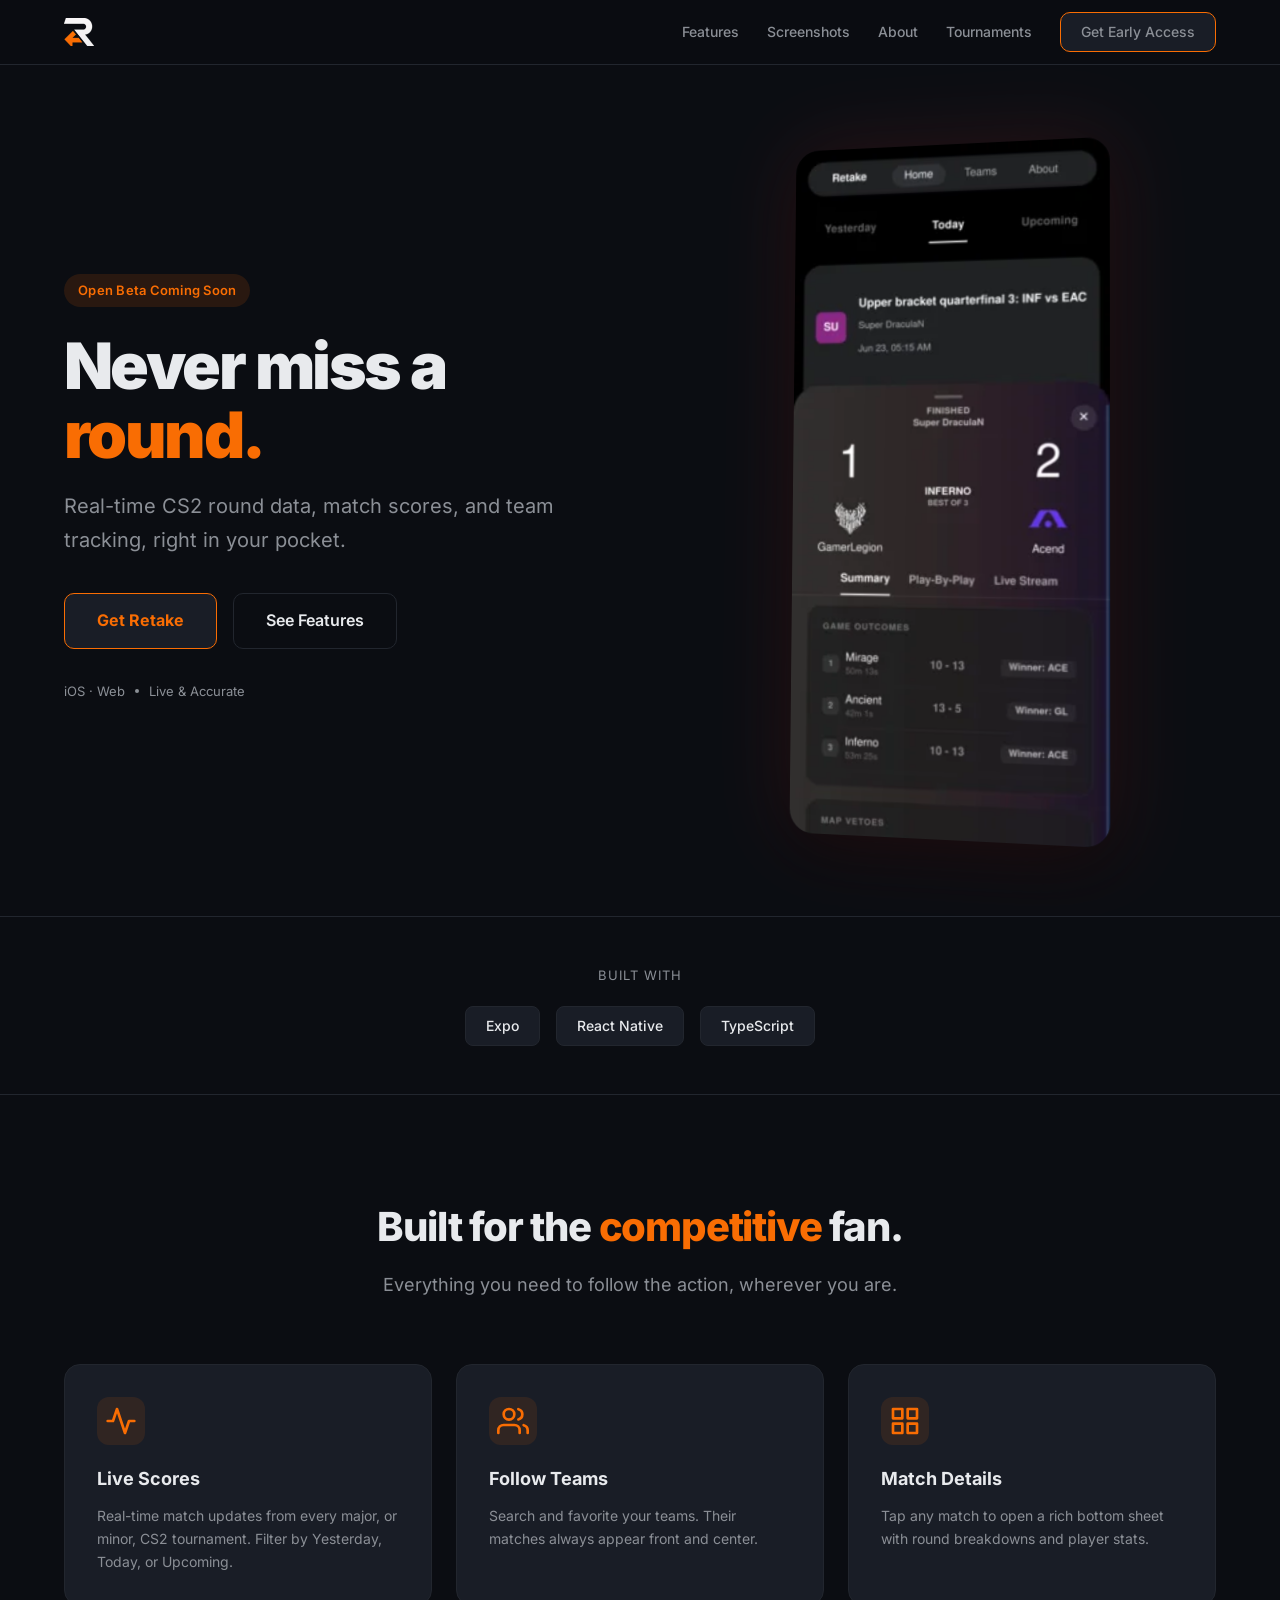
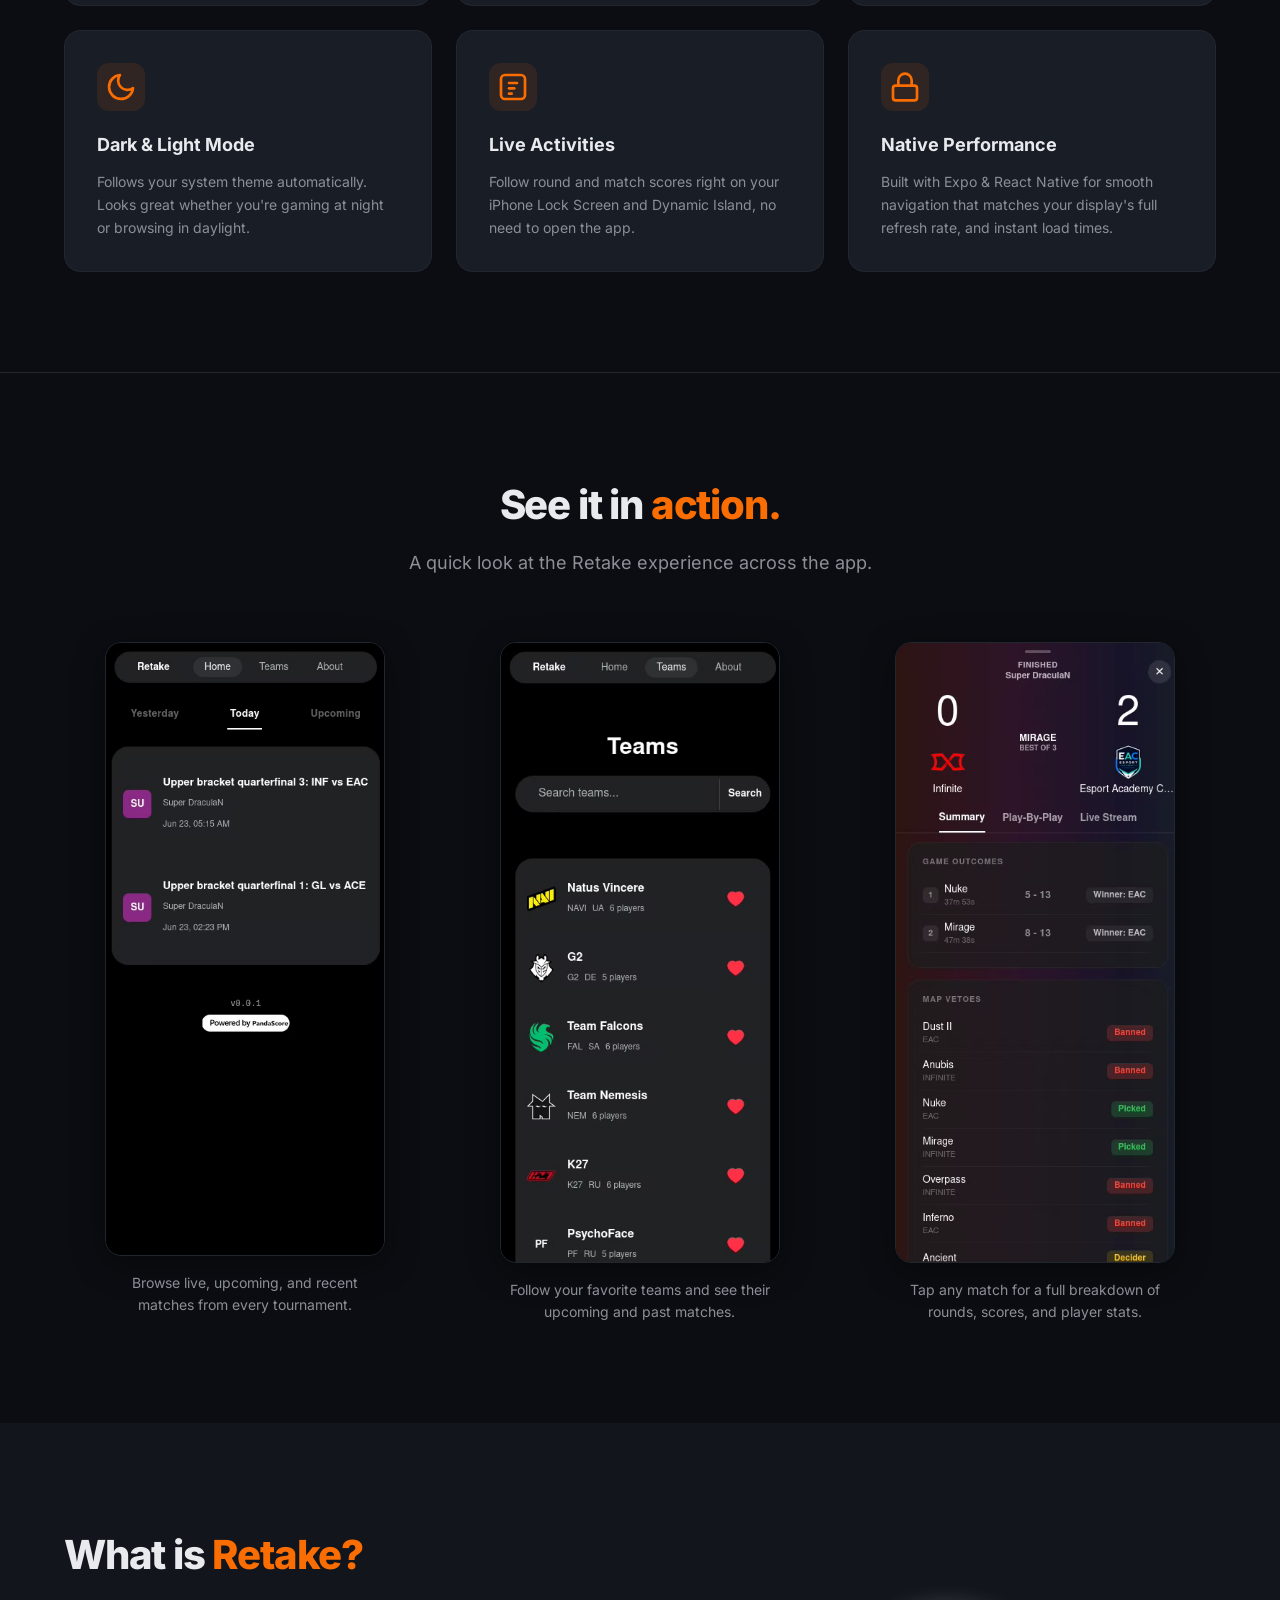
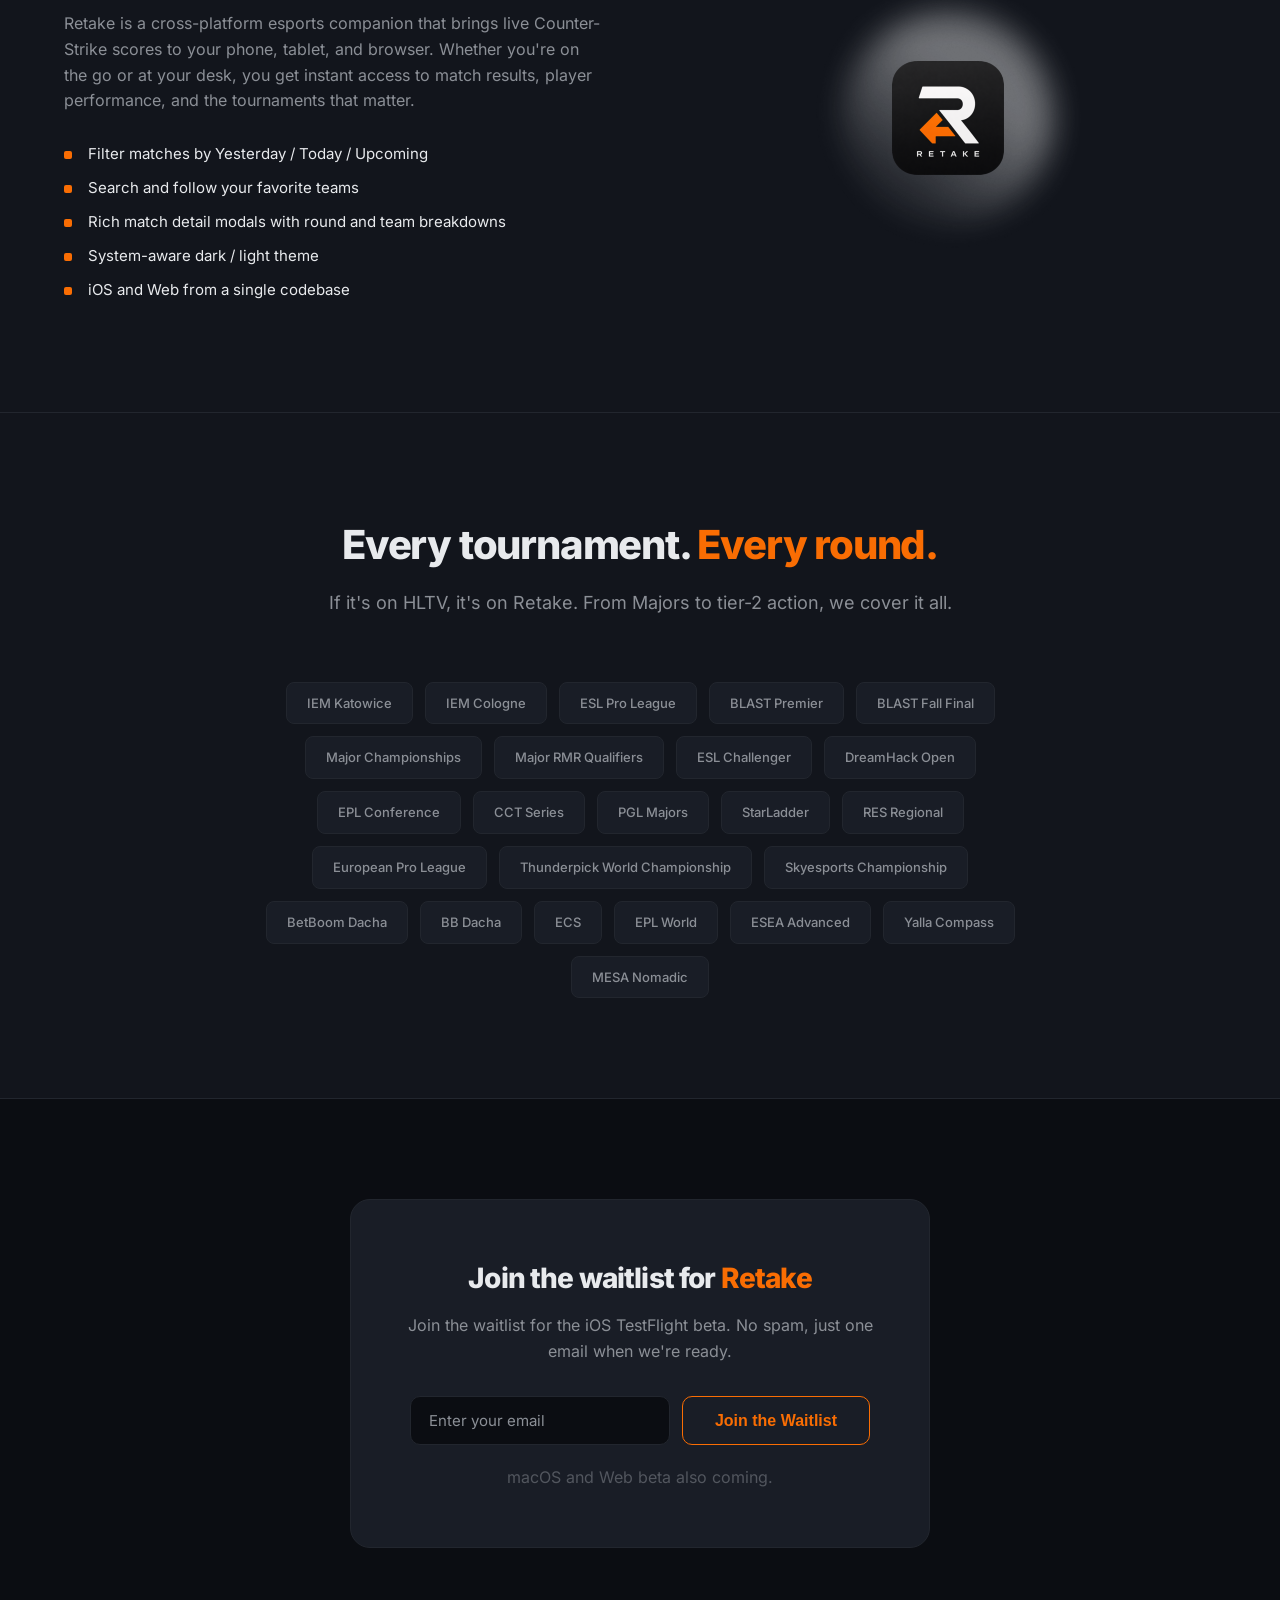
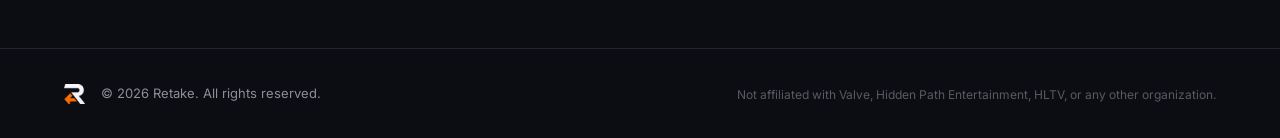
==== commit 8ddc8239: "Reword 60fps thing" ====
--- a/index.html
+++ b/index.html
@@ -467,8 +467,7 @@
                         </div>
                         <h3>Native Performance</h3>
                         <p>
-                            Built with Expo & React Native for smooth 60 fps
-                            navigation and instant load times.
+			Built with Expo & React Native for smooth navigation that matches your display's full refresh rate, and instant load times.
                         </p>
                     </div>
                 </div>
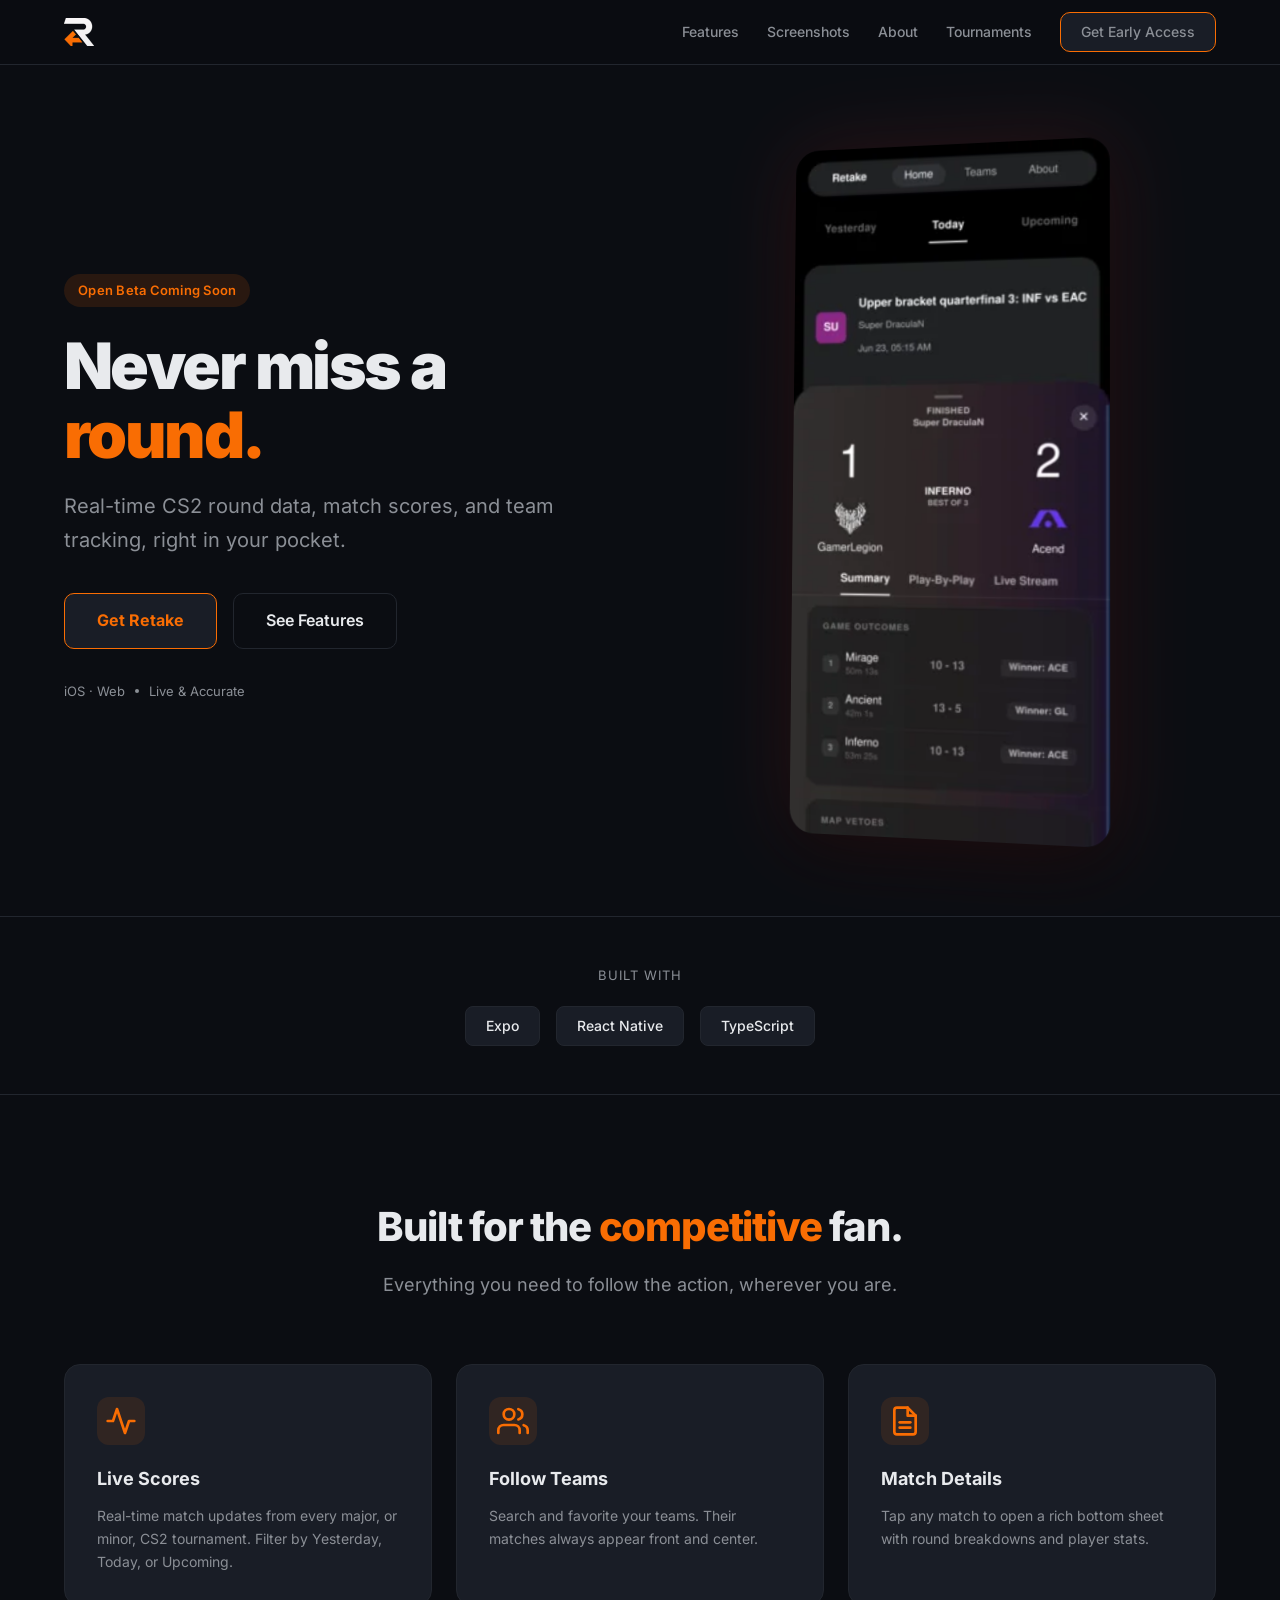
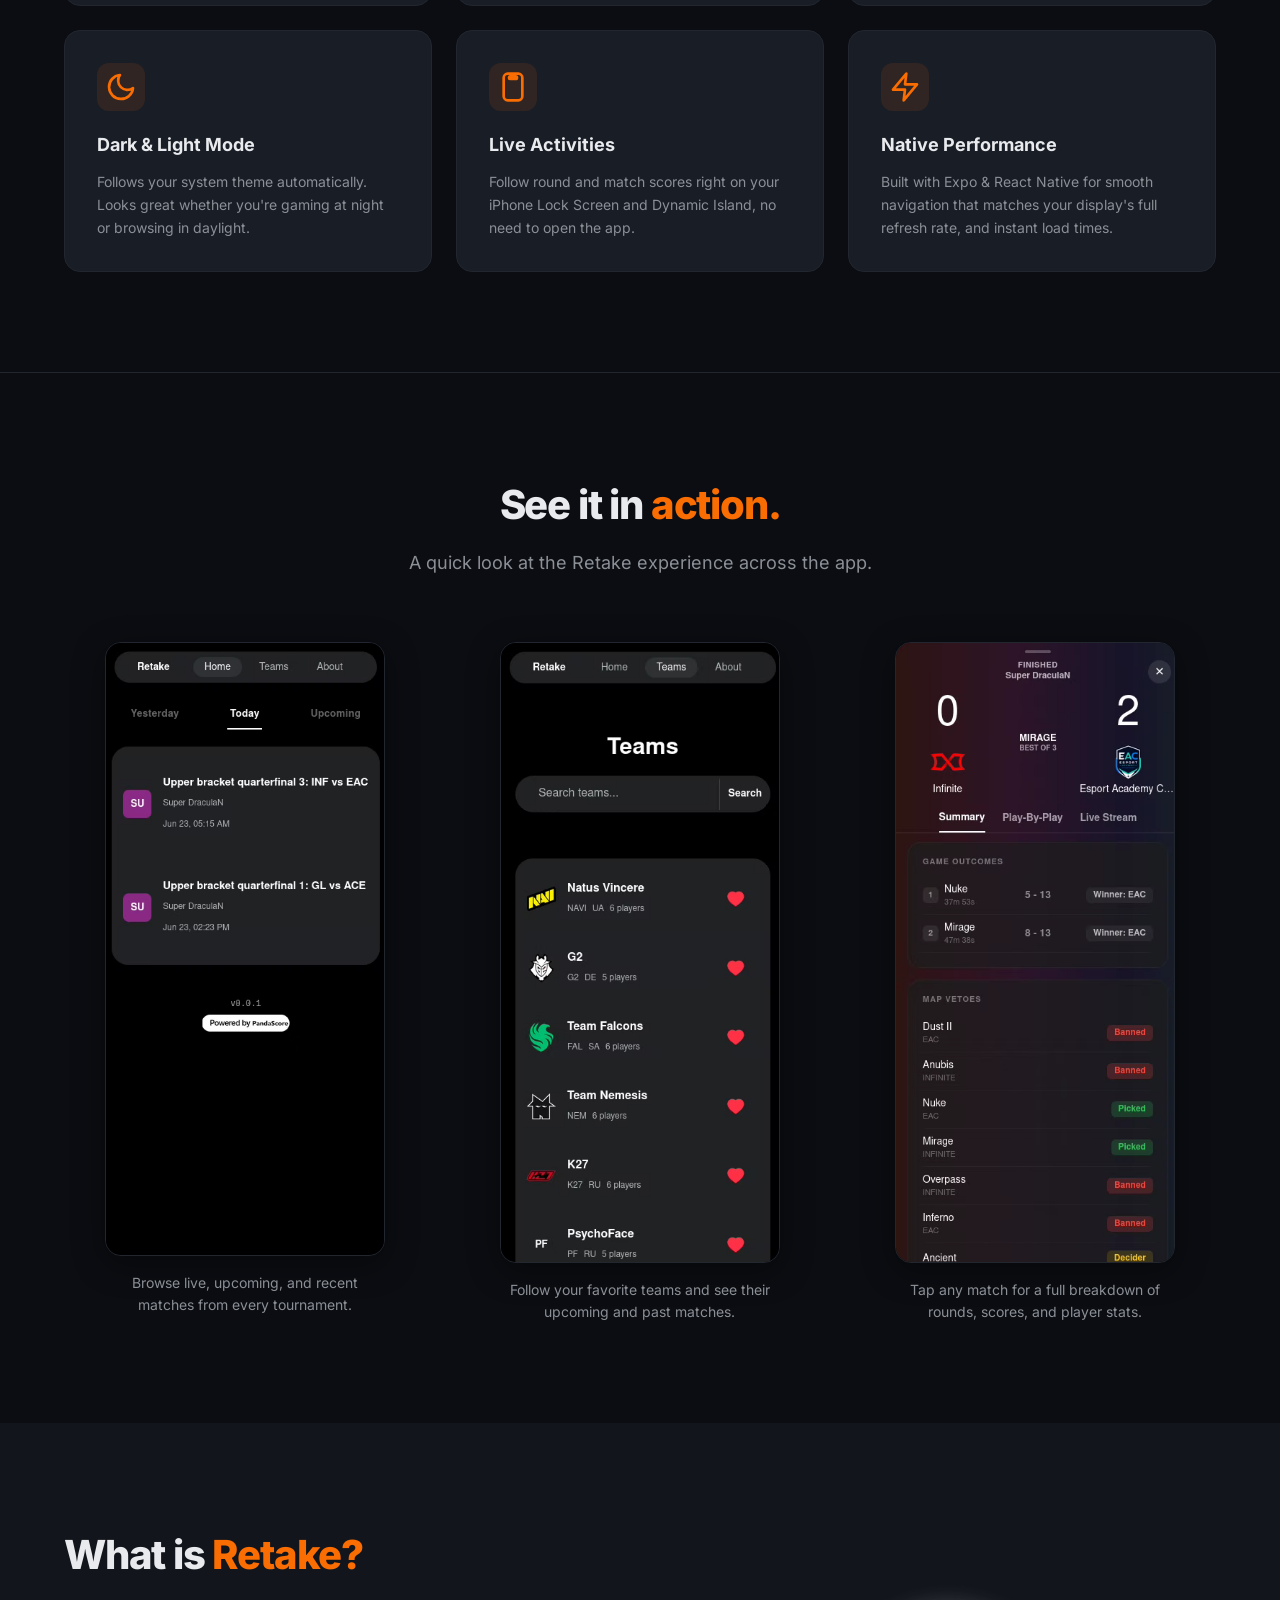
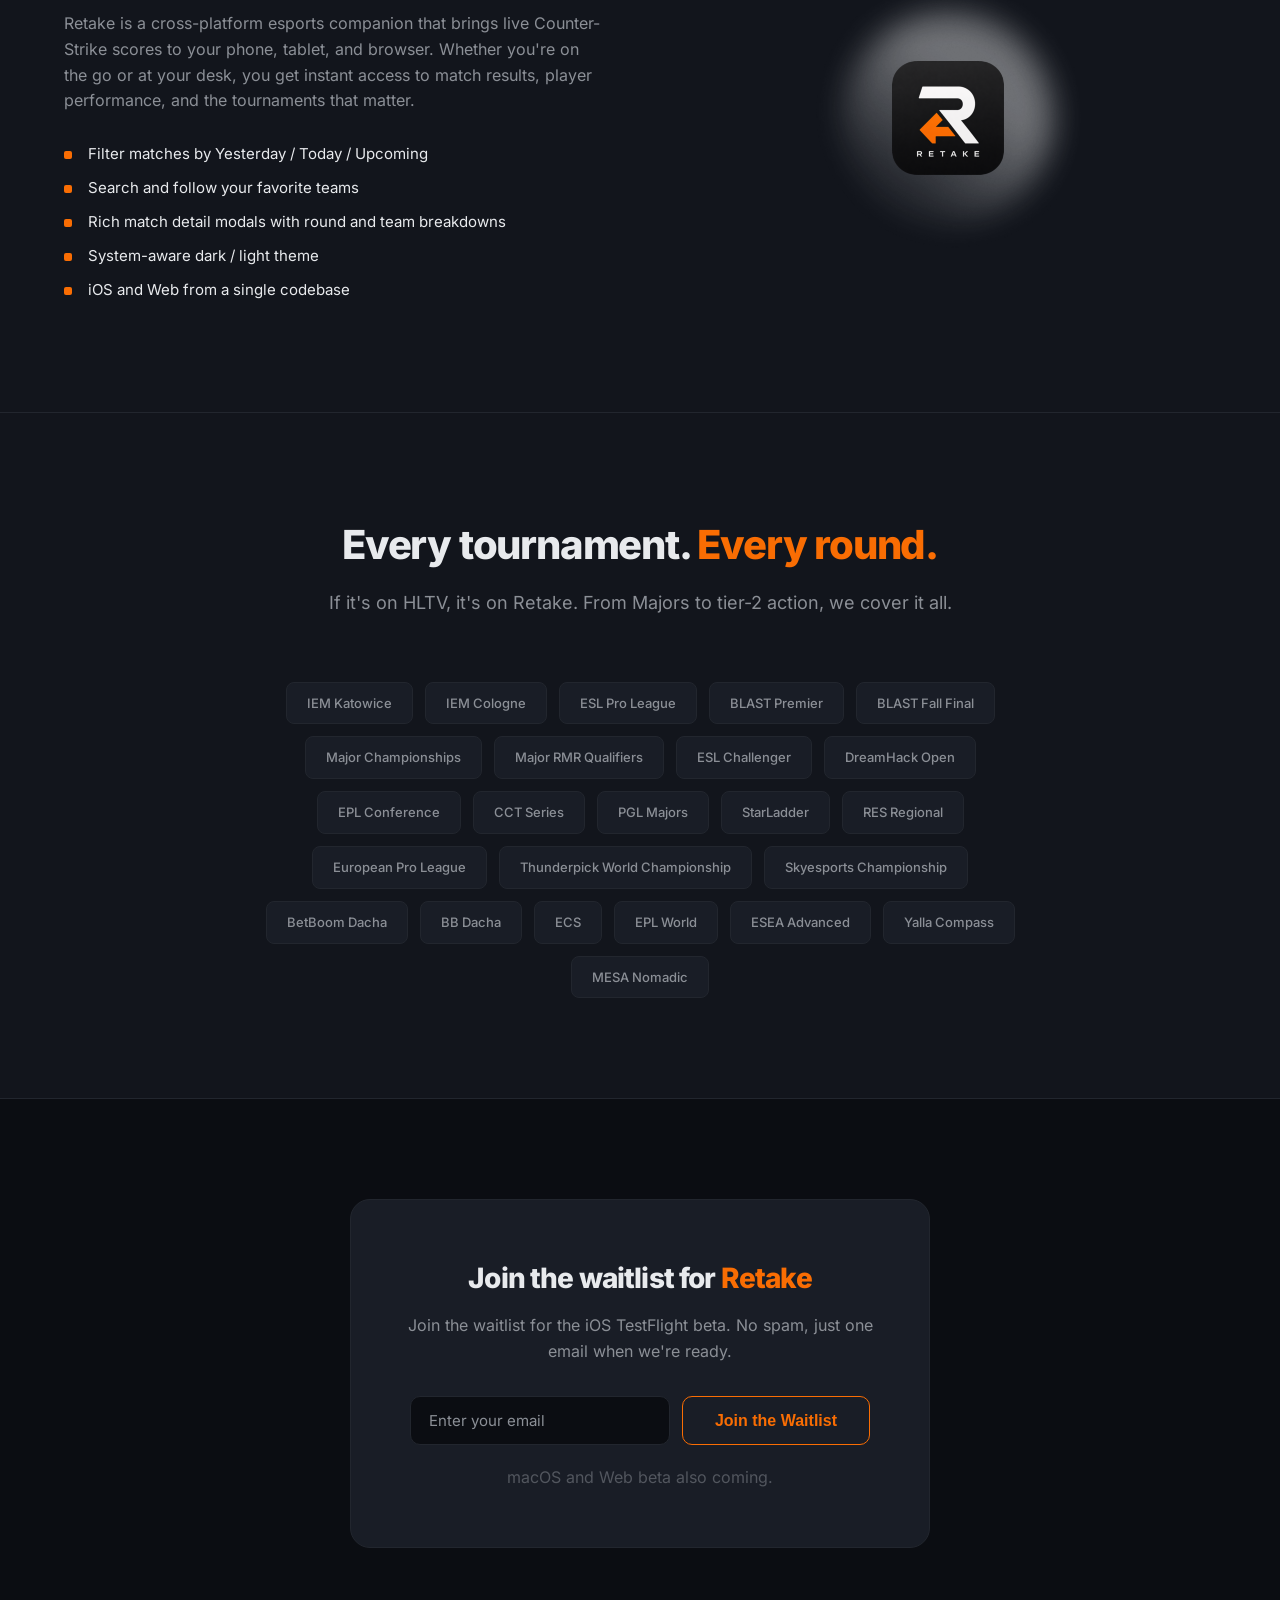
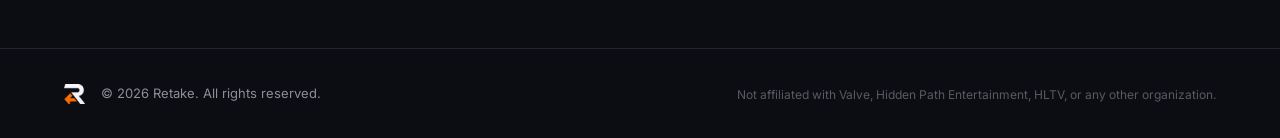
==== commit 6d5e4d74: "Edit glyphs in features section" ====
--- a/index.html
+++ b/index.html
@@ -376,10 +376,10 @@
                                 stroke-linecap="round"
                                 stroke-linejoin="round"
                             >
-                                <rect x="3" y="3" width="7" height="7" />
-                                <rect x="14" y="3" width="7" height="7" />
-                                <rect x="14" y="14" width="7" height="7" />
-                                <rect x="3" y="14" width="7" height="7" />
+                                <path d="M14 2H6a2 2 0 0 0-2 2v16a2 2 0 0 0 2 2h12a2 2 0 0 0 2-2V8z" />
+                                <polyline points="14 2 14 8 20 8" />
+                                <line x1="16" y1="13" x2="8" y2="13" />
+                                <line x1="16" y1="17" x2="8" y2="17" />
                             </svg>
                         </div>
                         <h3>Match Details</h3>
@@ -424,16 +424,8 @@
                                 stroke-linecap="round"
                                 stroke-linejoin="round"
                             >
-                                <rect
-                                    x="3"
-                                    y="3"
-                                    width="18"
-                                    height="18"
-                                    rx="3"
-                                />
-                                <line x1="9" y1="9" x2="15" y2="9" />
-                                <line x1="9" y1="13" x2="13" y2="13" />
-                                <line x1="9" y1="17" x2="11" y2="17" />
+                                <rect x="5" y="2" width="14" height="20" rx="3" />
+                                <rect x="9" y="4" width="6" height="2" rx="1" />
                             </svg>
                         </div>
                         <h3>Live Activities</h3>
@@ -454,15 +446,7 @@
                                 stroke-linecap="round"
                                 stroke-linejoin="round"
                             >
-                                <rect
-                                    x="3"
-                                    y="11"
-                                    width="18"
-                                    height="11"
-                                    rx="2"
-                                    ry="2"
-                                />
-                                <path d="M7 11V7a5 5 0 0 1 10 0v4" />
+                                <polygon points="13 2 3 14 12 14 11 22 21 10 12 10 13 2" />
                             </svg>
                         </div>
                         <h3>Native Performance</h3>
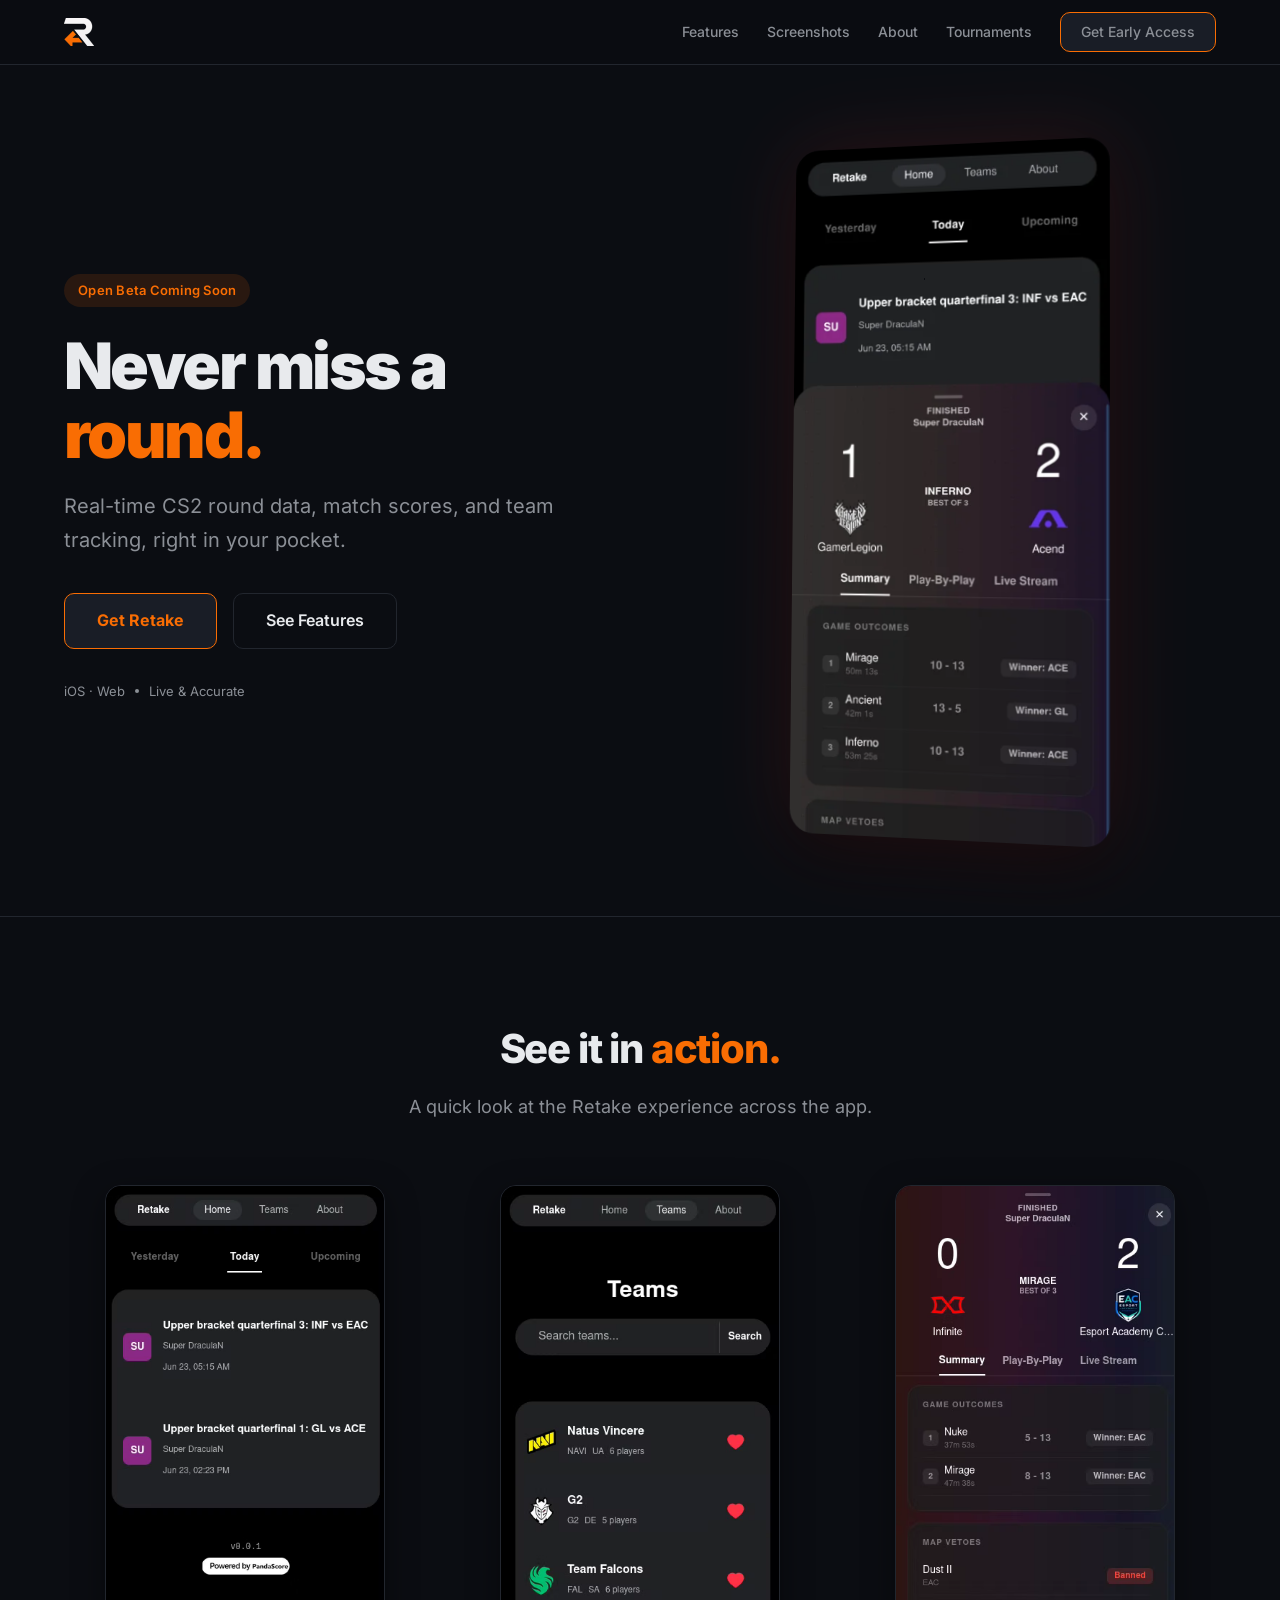
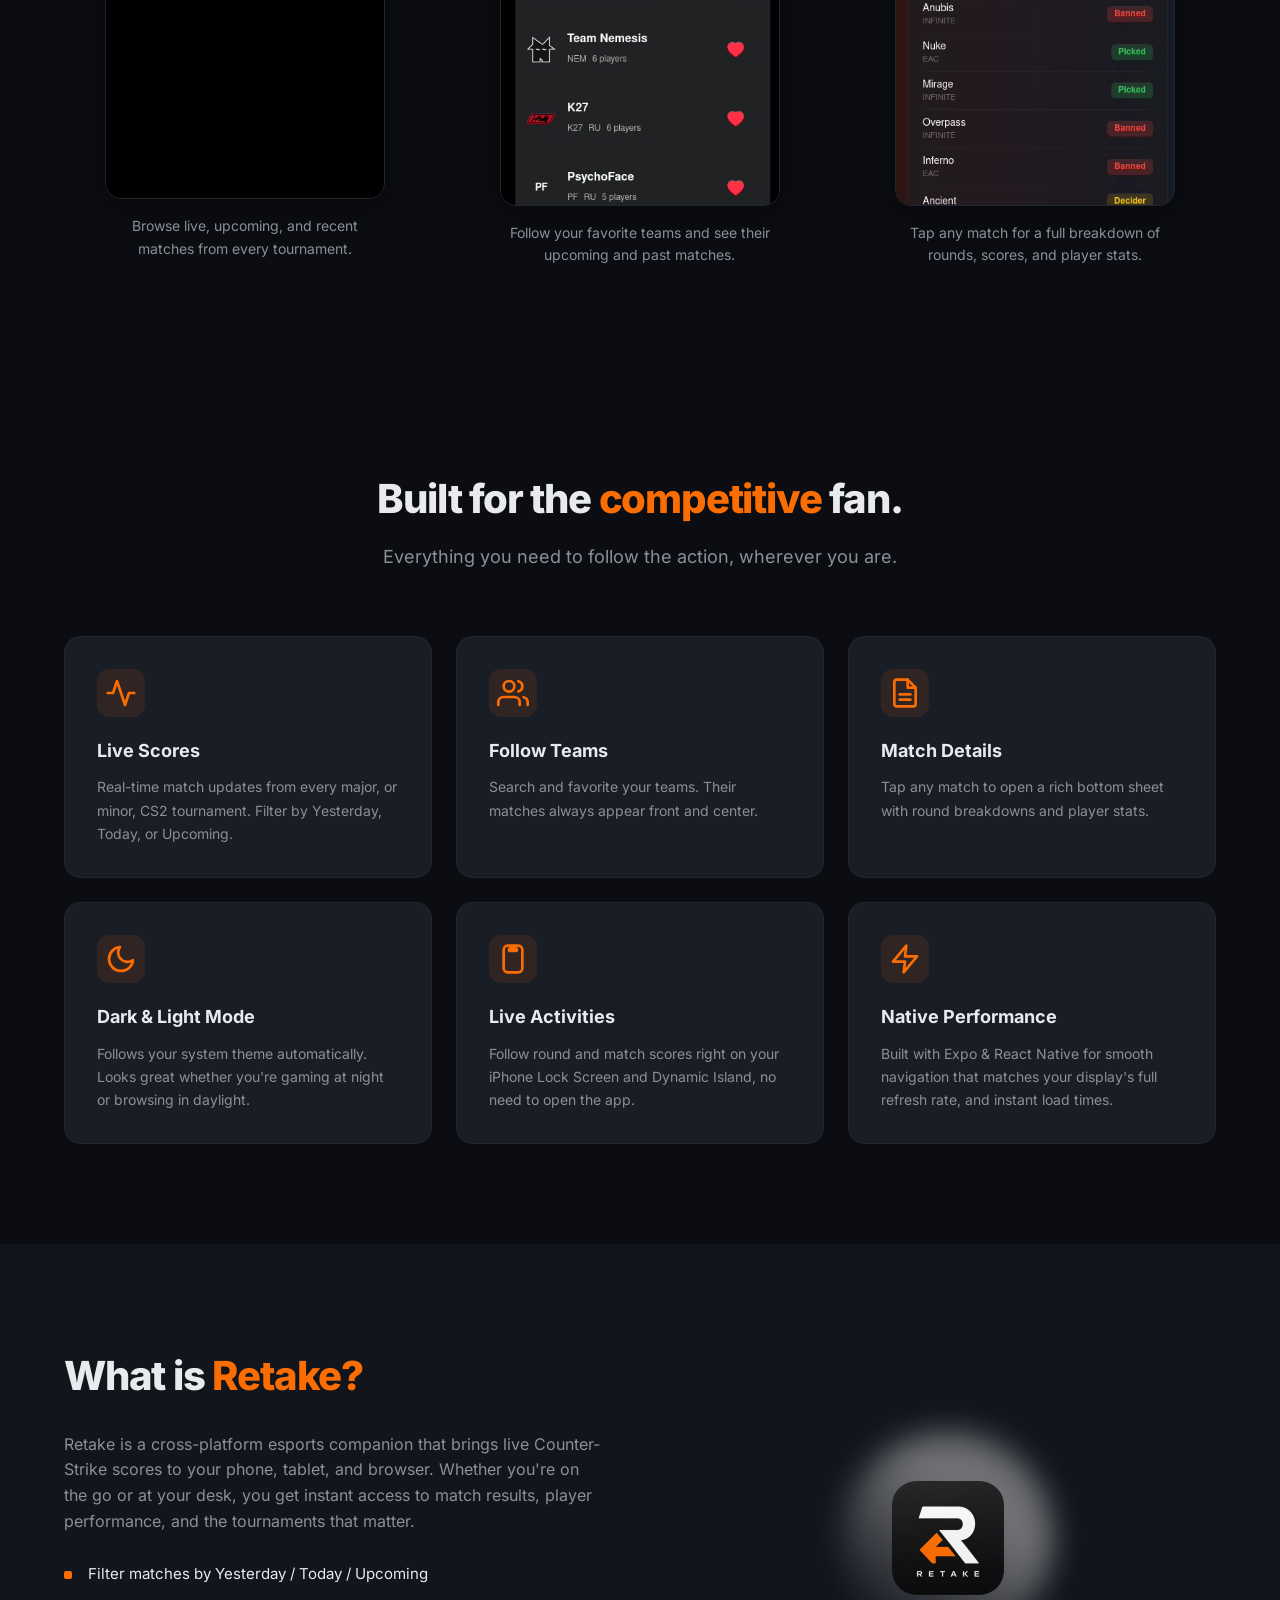
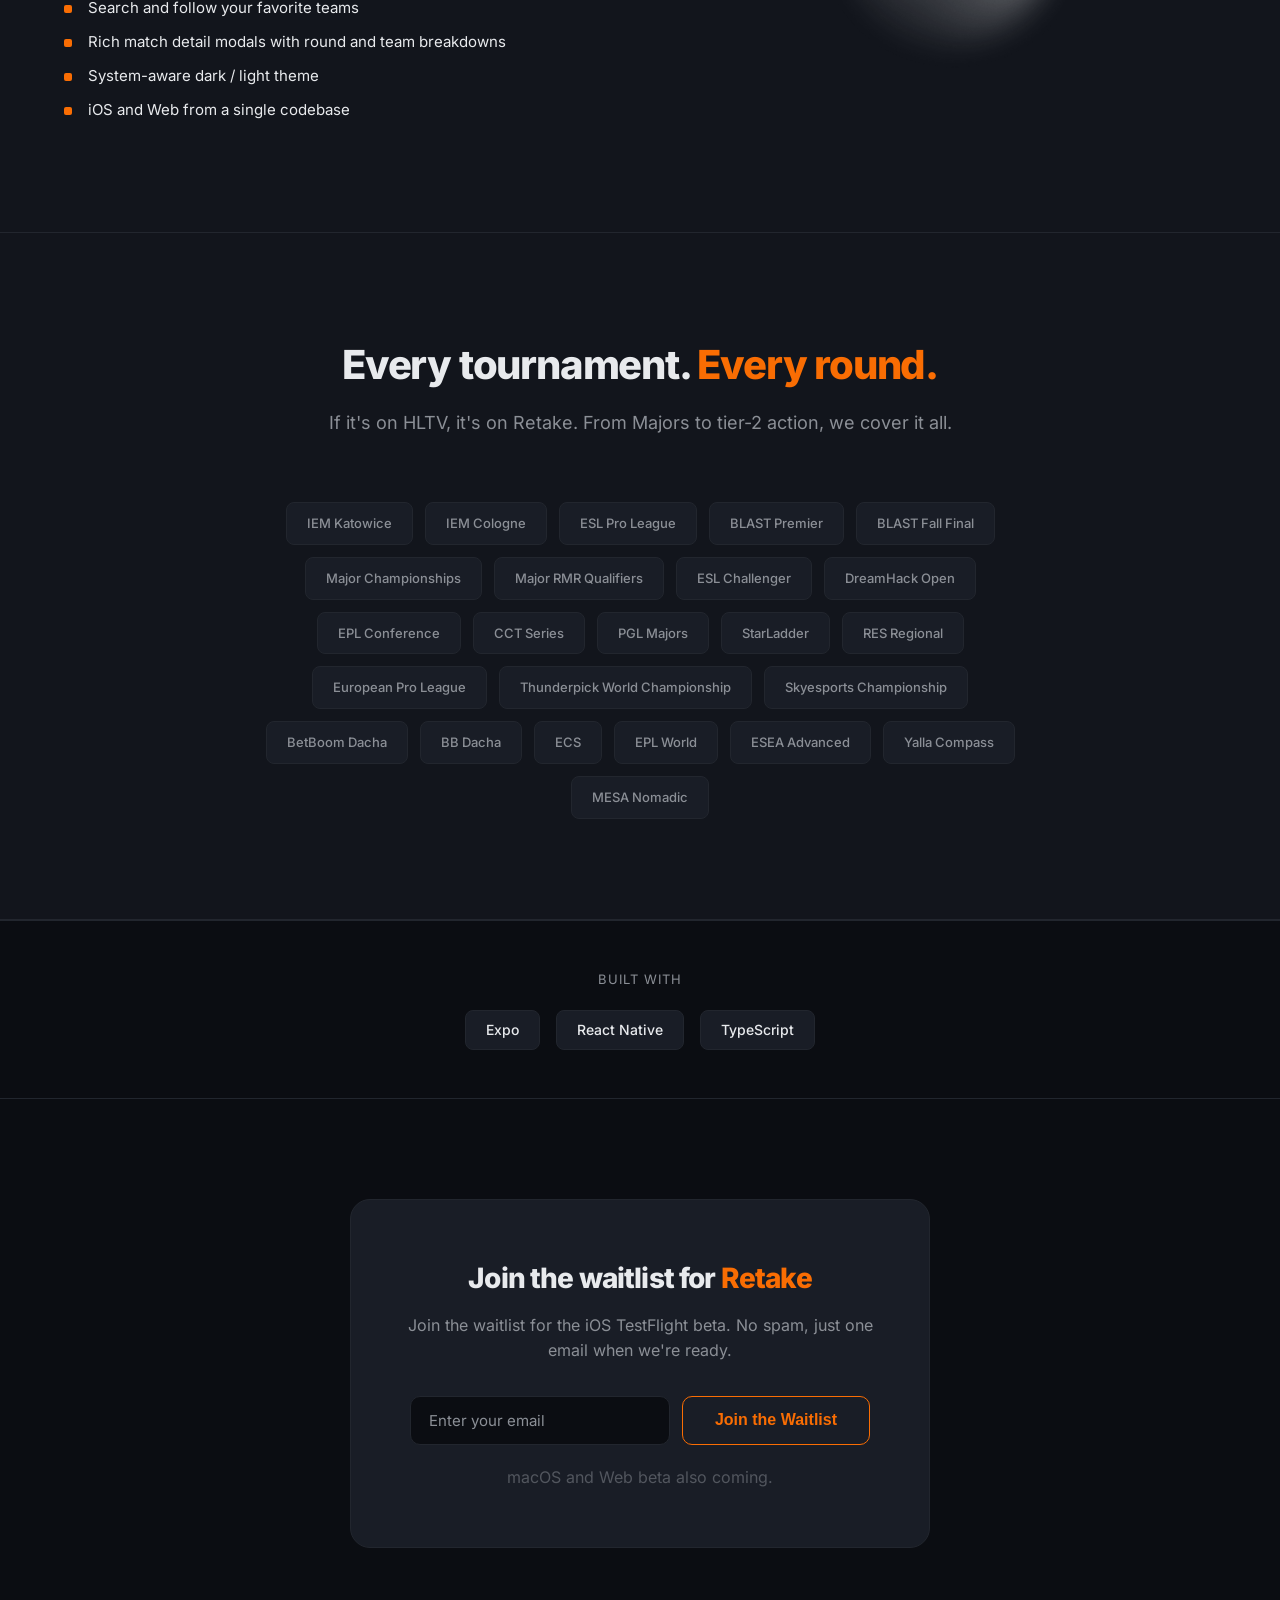
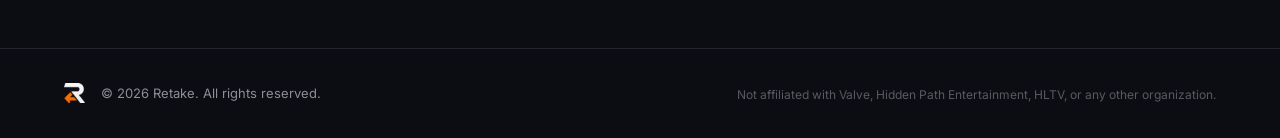
==== commit 064ed07f: "Swap sections" ====
--- a/index.html
+++ b/index.html
@@ -289,171 +289,6 @@
                             fetchpriority="high"
                         />
                     </picture>
-                </div>
-            </div>
-        </section>
-
-        <section class="logos">
-            <div class="container">
-                <p>Built with</p>
-                <div class="logos-row">
-                    <span class="logo-chip">Expo</span>
-                    <span class="logo-chip">React Native</span>
-                    <span class="logo-chip">TypeScript</span>
-                </div>
-            </div>
-        </section>
-
-        <section id="features" class="features">
-            <div class="container">
-                <h2 class="section-title">
-                    Built for the
-                    <span class="highlight">competitive</span> fan.
-                </h2>
-                <p class="section-desc">
-                    Everything you need to follow the action, wherever you are.
-                </p>
-                <div class="features-grid">
-                    <div class="feature-card">
-                        <div class="feature-icon">
-                            <svg
-                                width="32"
-                                height="32"
-                                viewBox="0 0 24 24"
-                                fill="none"
-                                stroke="currentColor"
-                                stroke-width="2"
-                                stroke-linecap="round"
-                                stroke-linejoin="round"
-                            >
-                                <polyline
-                                    points="22 12 18 12 15 21 9 3 6 12 2 12"
-                                />
-                            </svg>
-                        </div>
-                        <h3>Live Scores</h3>
-                        <p>
-                            Real-time match updates from every major, or minor,
-                            CS2 tournament. Filter by Yesterday, Today, or
-                            Upcoming.
-                        </p>
-                    </div>
-                    <div class="feature-card">
-                        <div class="feature-icon">
-                            <svg
-                                width="32"
-                                height="32"
-                                viewBox="0 0 24 24"
-                                fill="none"
-                                stroke="currentColor"
-                                stroke-width="2"
-                                stroke-linecap="round"
-                                stroke-linejoin="round"
-                            >
-                                <path
-                                    d="M17 21v-2a4 4 0 0 0-4-4H5a4 4 0 0 0-4 4v2"
-                                />
-                                <circle cx="9" cy="7" r="4" />
-                                <path d="M23 21v-2a4 4 0 0 0-3-3.87" />
-                                <path d="M16 3.13a4 4 0 0 1 0 7.75" />
-                            </svg>
-                        </div>
-                        <h3>Follow Teams</h3>
-                        <p>
-                            Search and favorite your teams. Their matches always
-                            appear front and center.
-                        </p>
-                    </div>
-                    <div class="feature-card">
-                        <div class="feature-icon">
-                            <svg
-                                width="32"
-                                height="32"
-                                viewBox="0 0 24 24"
-                                fill="none"
-                                stroke="currentColor"
-                                stroke-width="2"
-                                stroke-linecap="round"
-                                stroke-linejoin="round"
-                            >
-                                <path d="M14 2H6a2 2 0 0 0-2 2v16a2 2 0 0 0 2 2h12a2 2 0 0 0 2-2V8z" />
-                                <polyline points="14 2 14 8 20 8" />
-                                <line x1="16" y1="13" x2="8" y2="13" />
-                                <line x1="16" y1="17" x2="8" y2="17" />
-                            </svg>
-                        </div>
-                        <h3>Match Details</h3>
-                        <p>
-                            Tap any match to open a rich bottom sheet with round
-                            breakdowns and player stats.
-                        </p>
-                    </div>
-                    <div class="feature-card">
-                        <div class="feature-icon">
-                            <svg
-                                width="32"
-                                height="32"
-                                viewBox="0 0 24 24"
-                                fill="none"
-                                stroke="currentColor"
-                                stroke-width="2"
-                                stroke-linecap="round"
-                                stroke-linejoin="round"
-                            >
-                                <path
-                                    d="M21 12.79A9 9 0 1 1 11.21 3 7 7 0 0 0 21 12.79z"
-                                />
-                            </svg>
-                        </div>
-                        <h3>Dark & Light Mode</h3>
-                        <p>
-                            Follows your system theme automatically. Looks great
-                            whether you're gaming at night or browsing in
-                            daylight.
-                        </p>
-                    </div>
-                    <div class="feature-card">
-                        <div class="feature-icon">
-                            <svg
-                                width="32"
-                                height="32"
-                                viewBox="0 0 24 24"
-                                fill="none"
-                                stroke="currentColor"
-                                stroke-width="2"
-                                stroke-linecap="round"
-                                stroke-linejoin="round"
-                            >
-                                <rect x="5" y="2" width="14" height="20" rx="3" />
-                                <rect x="9" y="4" width="6" height="2" rx="1" />
-                            </svg>
-                        </div>
-                        <h3>Live Activities</h3>
-                        <p>
-                            Follow round and match scores right on your iPhone Lock Screen and
-                            Dynamic Island, no need to open the app.
-                        </p>
-                    </div>
-                    <div class="feature-card">
-                        <div class="feature-icon">
-                            <svg
-                                width="32"
-                                height="32"
-                                viewBox="0 0 24 24"
-                                fill="none"
-                                stroke="currentColor"
-                                stroke-width="2"
-                                stroke-linecap="round"
-                                stroke-linejoin="round"
-                            >
-                                <polygon points="13 2 3 14 12 14 11 22 21 10 12 10 13 2" />
-                            </svg>
-                        </div>
-                        <h3>Native Performance</h3>
-                        <p>
-			Built with Expo & React Native for smooth navigation that matches your display's full refresh rate, and instant load times.
-                        </p>
-                    </div>
                 </div>
             </div>
         </section>
@@ -513,6 +348,160 @@
             </div>
         </section>
 
+        <section id="features" class="features">
+            <div class="container">
+                <h2 class="section-title">
+                    Built for the
+                    <span class="highlight">competitive</span> fan.
+                </h2>
+                <p class="section-desc">
+                    Everything you need to follow the action, wherever you are.
+                </p>
+                <div class="features-grid">
+                    <div class="feature-card">
+                        <div class="feature-icon">
+                            <svg
+                                width="32"
+                                height="32"
+                                viewBox="0 0 24 24"
+                                fill="none"
+                                stroke="currentColor"
+                                stroke-width="2"
+                                stroke-linecap="round"
+                                stroke-linejoin="round"
+                            >
+                                <polyline
+                                    points="22 12 18 12 15 21 9 3 6 12 2 12"
+                                />
+                            </svg>
+                        </div>
+                        <h3>Live Scores</h3>
+                        <p>
+                            Real-time match updates from every major, or minor,
+                            CS2 tournament. Filter by Yesterday, Today, or
+                            Upcoming.
+                        </p>
+                    </div>
+                    <div class="feature-card">
+                        <div class="feature-icon">
+                            <svg
+                                width="32"
+                                height="32"
+                                viewBox="0 0 24 24"
+                                fill="none"
+                                stroke="currentColor"
+                                stroke-width="2"
+                                stroke-linecap="round"
+                                stroke-linejoin="round"
+                            >
+                                <path
+                                    d="M17 21v-2a4 4 0 0 0-4-4H5a4 4 0 0 0-4 4v2"
+                                />
+                                <circle cx="9" cy="7" r="4" />
+                                <path d="M23 21v-2a4 4 0 0 0-3-3.87" />
+                                <path d="M16 3.13a4 4 0 0 1 0 7.75" />
+                            </svg>
+                        </div>
+                        <h3>Follow Teams</h3>
+                        <p>
+                            Search and favorite your teams. Their matches always
+                            appear front and center.
+                        </p>
+                    </div>
+                    <div class="feature-card">
+                        <div class="feature-icon">
+                            <svg
+                                width="32"
+                                height="32"
+                                viewBox="0 0 24 24"
+                                fill="none"
+                                stroke="currentColor"
+                                stroke-width="2"
+                                stroke-linecap="round"
+                                stroke-linejoin="round"
+                            >
+                                <path d="M14 2H6a2 2 0 0 0-2 2v16a2 2 0 0 0 2 2h12a2 2 0 0 0 2-2V8z" />
+                                <polyline points="14 2 14 8 20 8" />
+                                <line x1="16" y1="13" x2="8" y2="13" />
+                                <line x1="16" y1="17" x2="8" y2="17" />
+                            </svg>
+                        </div>
+                        <h3>Match Details</h3>
+                        <p>
+                            Tap any match to open a rich bottom sheet with round
+                            breakdowns and player stats.
+                        </p>
+                    </div>
+                    <div class="feature-card">
+                        <div class="feature-icon">
+                            <svg
+                                width="32"
+                                height="32"
+                                viewBox="0 0 24 24"
+                                fill="none"
+                                stroke="currentColor"
+                                stroke-width="2"
+                                stroke-linecap="round"
+                                stroke-linejoin="round"
+                            >
+                                <path
+                                    d="M21 12.79A9 9 0 1 1 11.21 3 7 7 0 0 0 21 12.79z"
+                                />
+                            </svg>
+                        </div>
+                        <h3>Dark & Light Mode</h3>
+                        <p>
+                            Follows your system theme automatically. Looks great
+                            whether you're gaming at night or browsing in
+                            daylight.
+                        </p>
+                    </div>
+                    <div class="feature-card">
+                        <div class="feature-icon">
+                            <svg
+                                width="32"
+                                height="32"
+                                viewBox="0 0 24 24"
+                                fill="none"
+                                stroke="currentColor"
+                                stroke-width="2"
+                                stroke-linecap="round"
+                                stroke-linejoin="round"
+                            >
+                                <rect x="5" y="2" width="14" height="20" rx="3" />
+                                <rect x="9" y="4" width="6" height="2" rx="1" />
+                            </svg>
+                        </div>
+                        <h3>Live Activities</h3>
+                        <p>
+                            Follow round and match scores right on your iPhone Lock Screen and
+                            Dynamic Island, no need to open the app.
+                        </p>
+                    </div>
+                    <div class="feature-card">
+                        <div class="feature-icon">
+                            <svg
+                                width="32"
+                                height="32"
+                                viewBox="0 0 24 24"
+                                fill="none"
+                                stroke="currentColor"
+                                stroke-width="2"
+                                stroke-linecap="round"
+                                stroke-linejoin="round"
+                            >
+                                <polygon points="13 2 3 14 12 14 11 22 21 10 12 10 13 2" />
+                            </svg>
+                        </div>
+                        <h3>Native Performance</h3>
+                        <p>
+			Built with Expo & React Native for smooth navigation that matches your display's full refresh rate, and instant load times.
+                        </p>
+                    </div>
+                </div>
+            </div>
+        </section>
+
         <section id="about" class="about">
             <div class="container about-inner">
                 <div class="about-text">
@@ -600,6 +589,17 @@
             </div>
         </section>
 
+        <section class="logos">
+            <div class="container">
+                <p>Built with</p>
+                <div class="logos-row">
+                    <span class="logo-chip">Expo</span>
+                    <span class="logo-chip">React Native</span>
+                    <span class="logo-chip">TypeScript</span>
+                </div>
+            </div>
+        </section>
+
         <section id="download" class="waitlist">
             <div class="container">
                 <div class="waitlist-card">
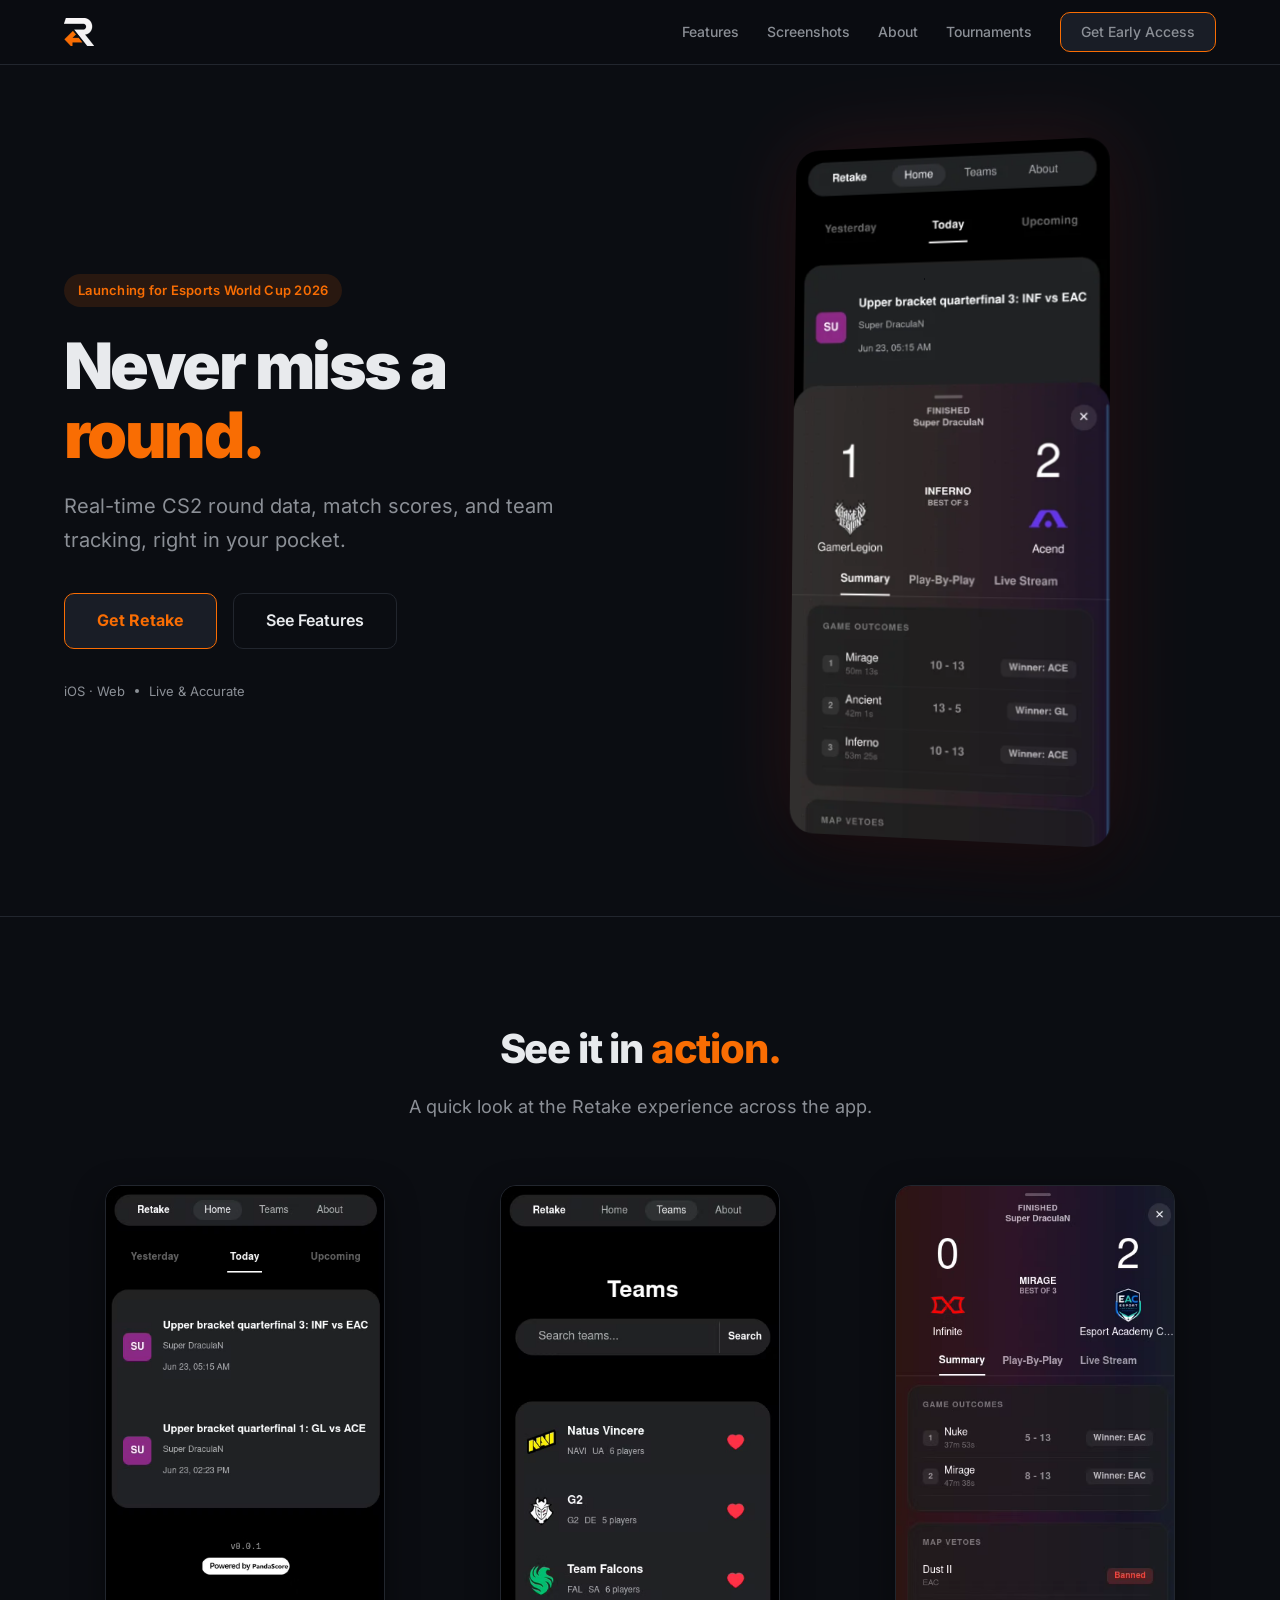
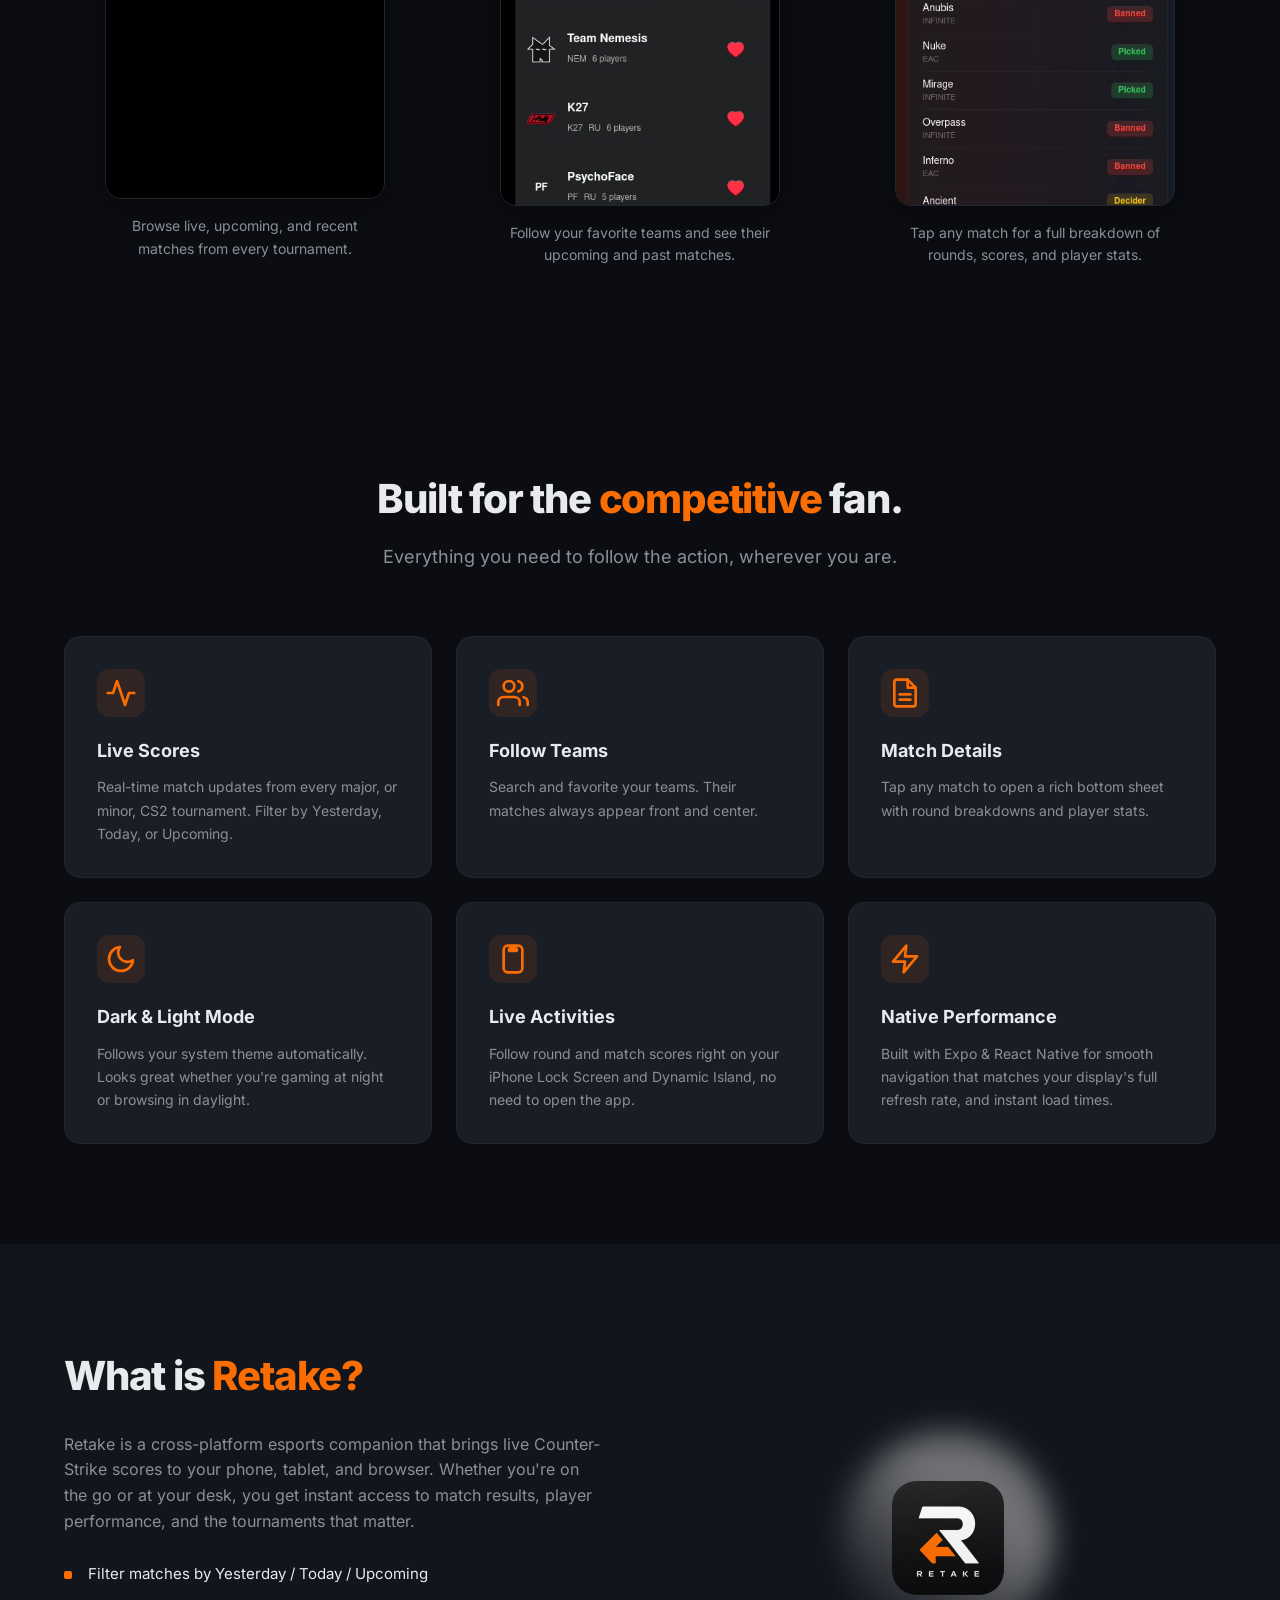
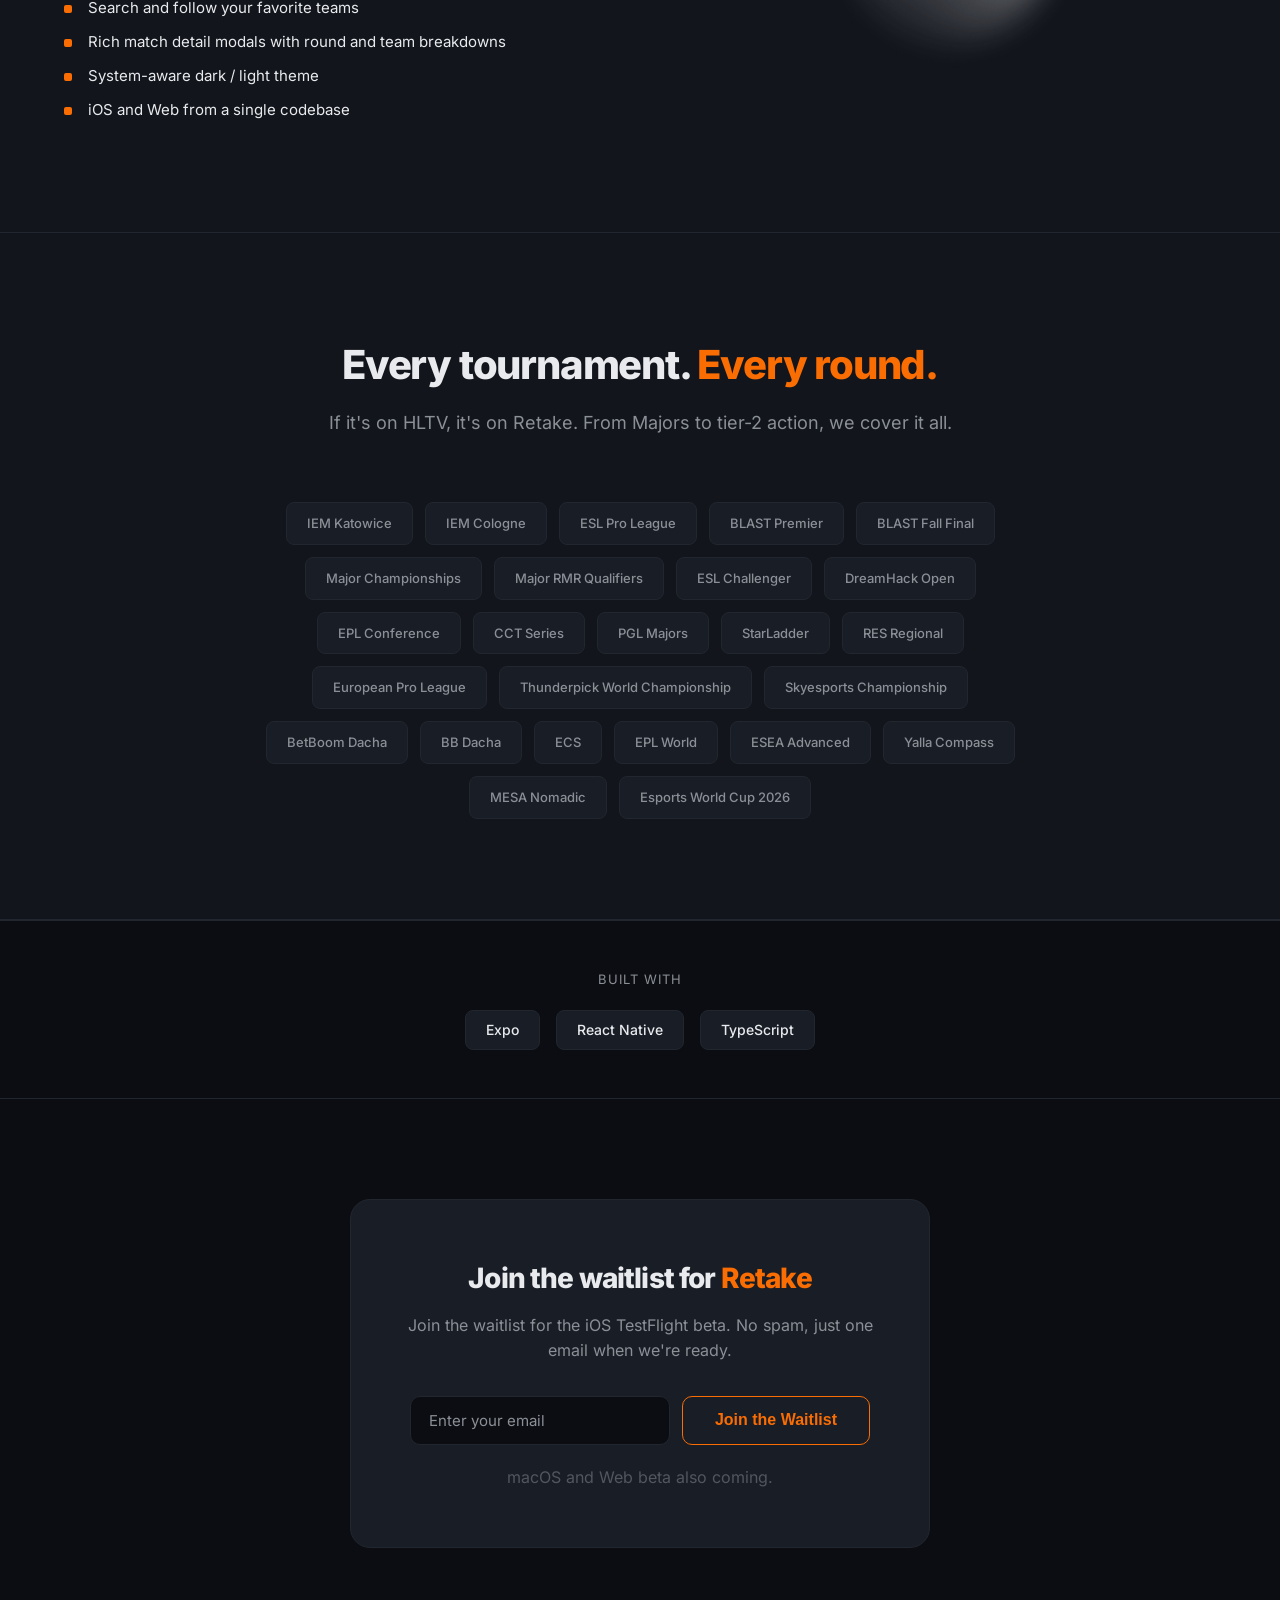
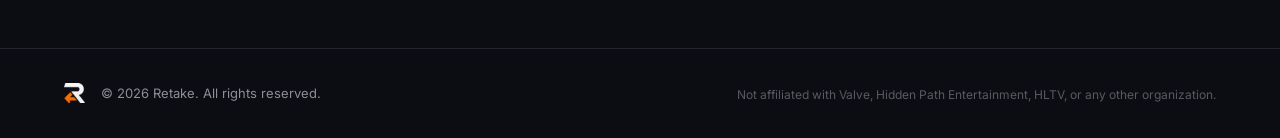
==== commit 1f5ce715: "Promo for EWC 2025" ====
--- a/index.html
+++ b/index.html
@@ -232,7 +232,7 @@
         <section class="hero">
             <div class="container hero-inner">
                 <div class="hero-content">
-                    <div class="hero-badge">Open Beta Coming Soon</div>
+                    <div class="hero-badge">Launching for Esports World Cup 2026</div>
                     <h1>Never miss a <span class="highlight">round.</span></h1>
                     <p class="hero-subtitle">
                         Real-time CS2 round data, match scores, and team
@@ -585,6 +585,7 @@
                     <span class="tournament-chip">ESEA Advanced</span>
                     <span class="tournament-chip">Yalla Compass</span>
                     <span class="tournament-chip">MESA Nomadic</span>
+                    <span class="tournament-chip">Esports World Cup 2026</span>
                 </div>
             </div>
         </section>
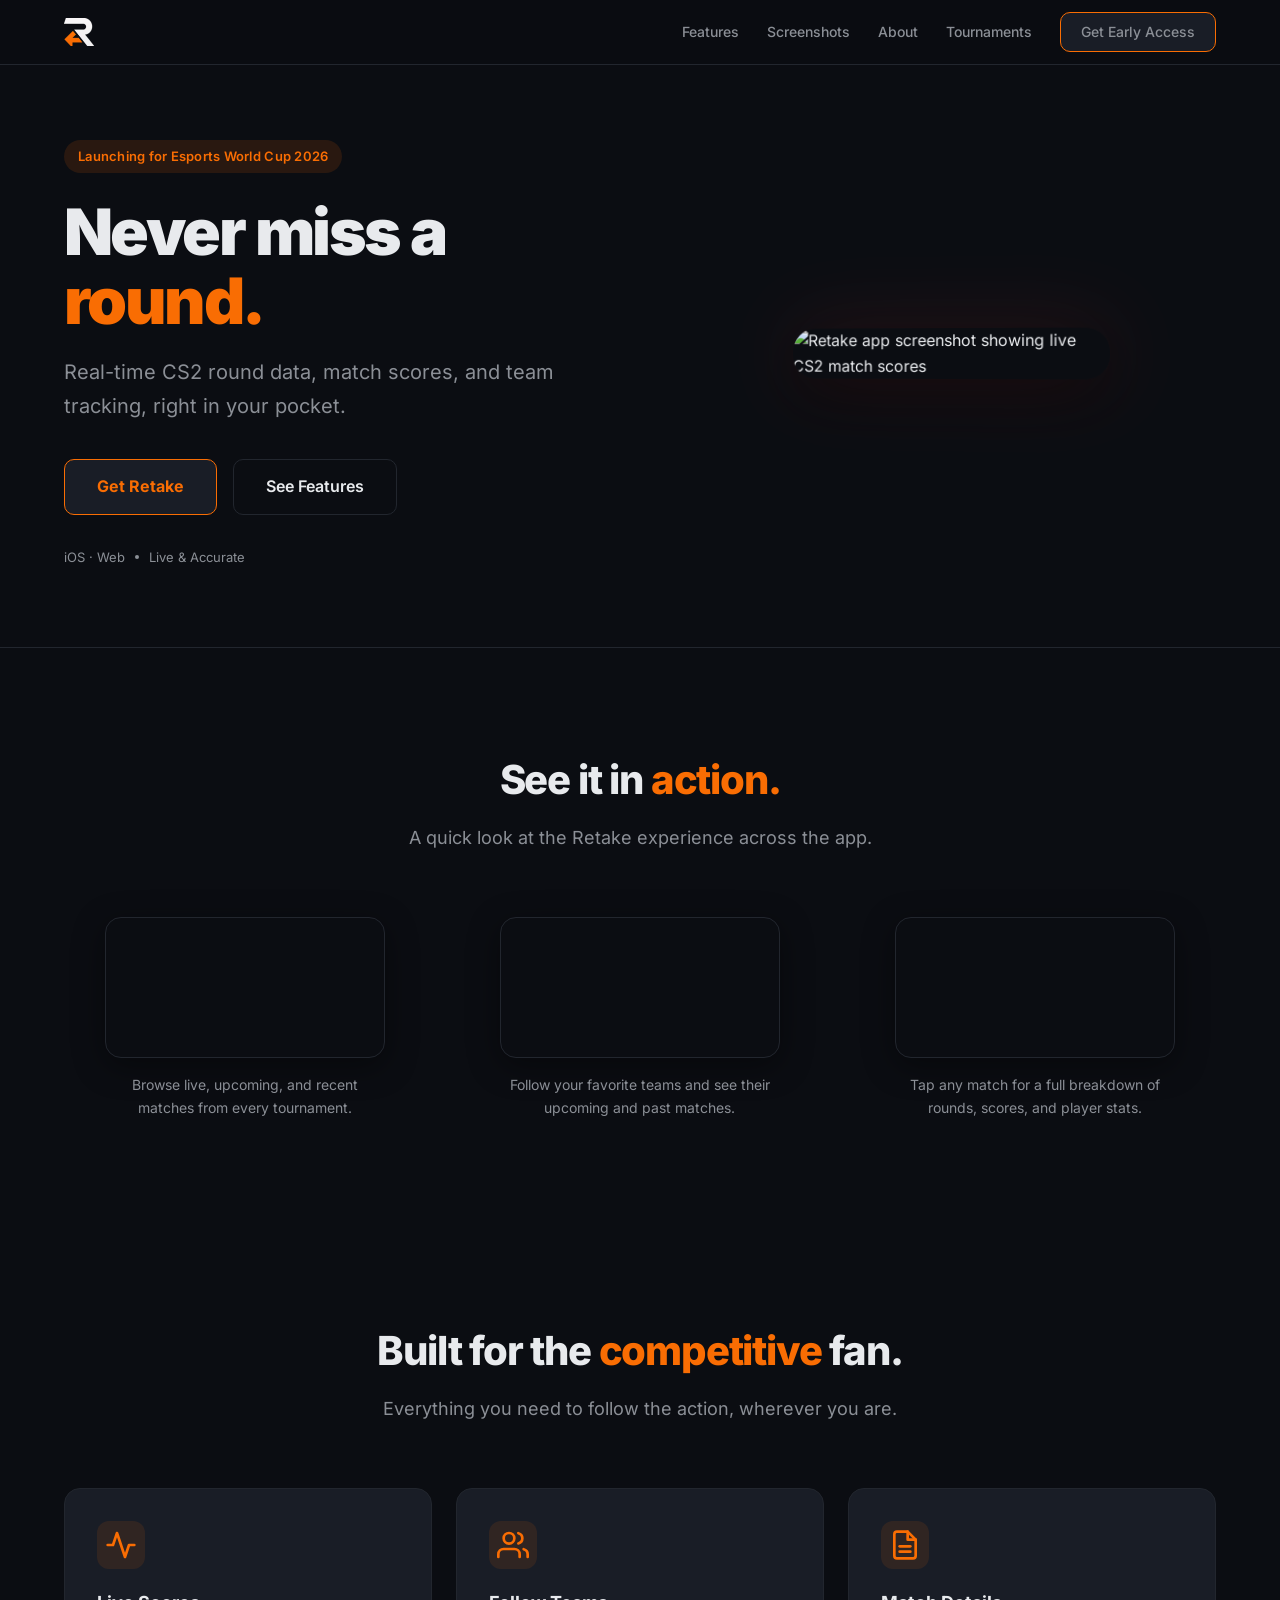
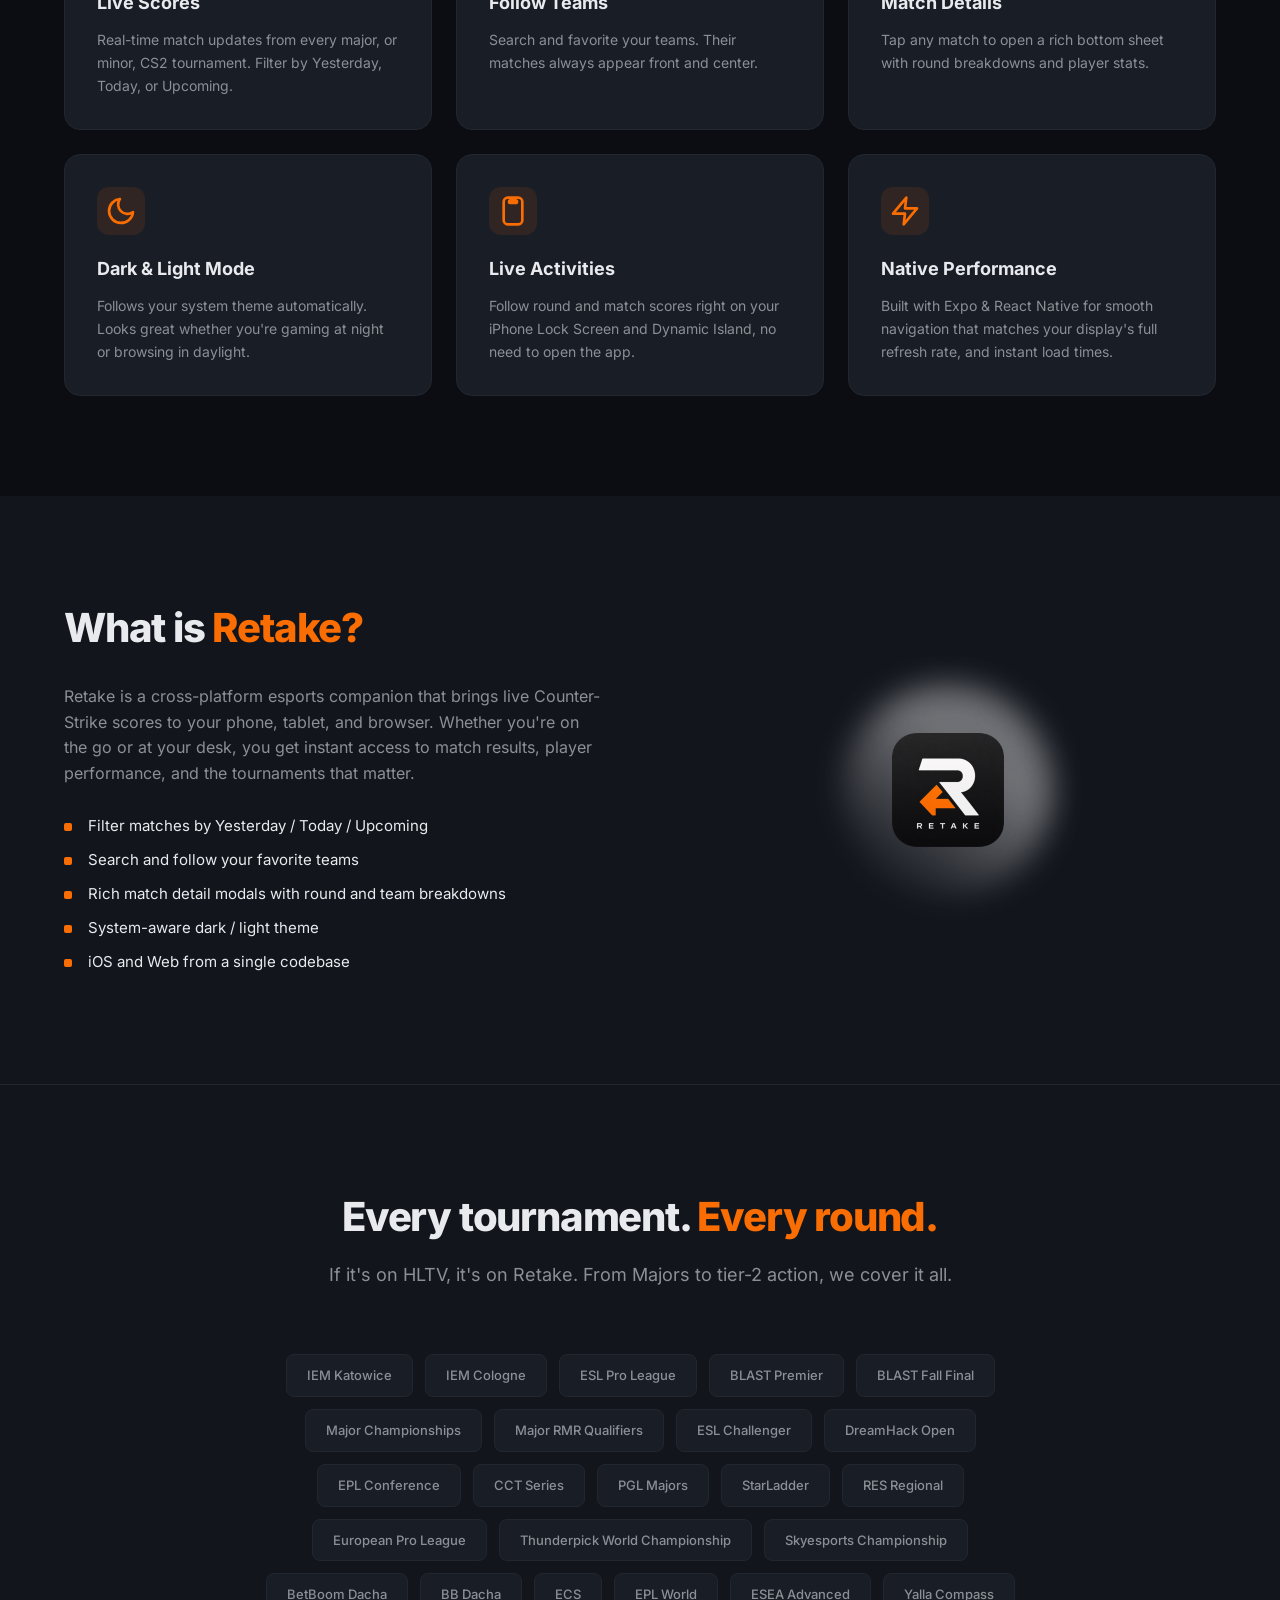
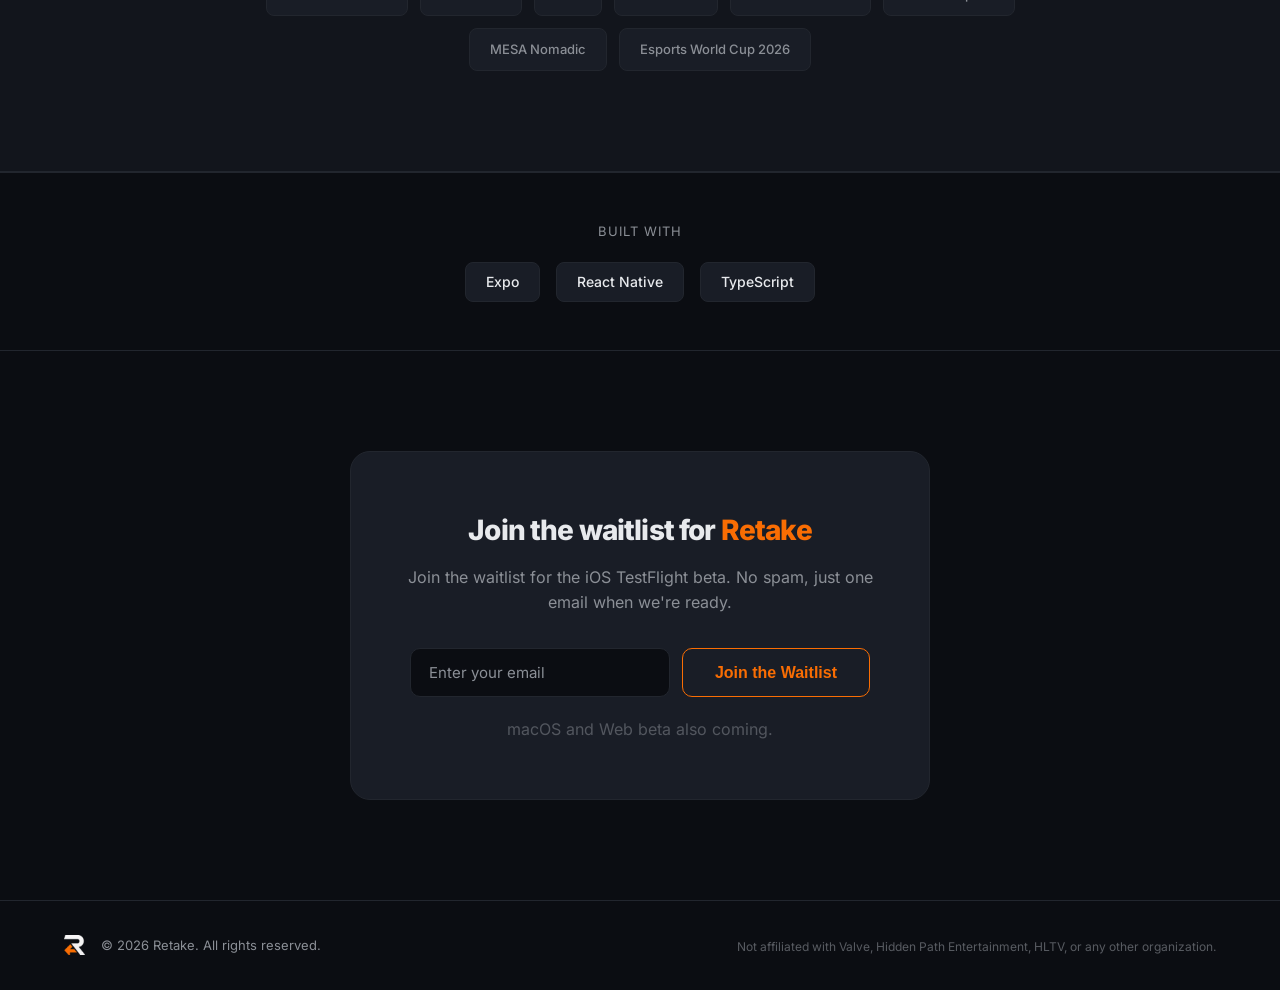
==== commit a5f06a75: "Update videos and photos" ====
--- a/index.html
+++ b/index.html
@@ -253,42 +253,12 @@
                     </div>
                 </div>
                 <div class="hero-visual">
-                    <picture>
-                        <source
-                            srcset="images/app-screenshot-420.webp"
-                            media="(min-width: 769px)"
-                            type="image/webp"
-                            width="420"
-                            height="913"
-                        />
-                        <source
-                            srcset="images/app-screenshot-240.webp"
-                            media="(max-width: 768px)"
-                            type="image/webp"
-                            width="240"
-                            height="522"
-                        />
-                        <source
-                            srcset="images/app-screenshot-420.png"
-                            media="(min-width: 769px)"
-                            width="420"
-                            height="913"
-                        />
-                        <source
-                            srcset="images/app-screenshot-240.png"
-                            media="(max-width: 768px)"
-                            width="240"
-                            height="522"
-                        />
-                        <img
-                            src="images/app-screenshot-420.png"
-                            alt="Retake app screenshot showing live CS2 match scores"
-                            class="hero-phone"
-                            width="420"
-                            height="913"
-                            fetchpriority="high"
-                        />
-                    </picture>
+                    <img
+                        src="images/app-screenshot.PNG"
+                        alt="Retake app screenshot showing live CS2 match scores"
+                        class="hero-phone"
+                        fetchpriority="high"
+                    />
                 </div>
             </div>
         </section>
@@ -304,7 +274,7 @@
                 <div class="screenshots-grid">
                     <figure class="screenshot-card">
                         <video
-                            src="images/screenshots/home_screen.webm"
+                            src="images/screenshots/home_screen.MP4"
                             loop
                             muted
                             playsinline
@@ -318,7 +288,7 @@
                     </figure>
                     <figure class="screenshot-card">
                         <video
-                            src="images/screenshots/team_view.webm"
+                            src="images/screenshots/team_view.MP4"
                             loop
                             muted
                             playsinline
@@ -332,7 +302,7 @@
                     </figure>
                     <figure class="screenshot-card">
                         <video
-                            src="images/screenshots/full_screen_modal.webm"
+                            src="images/screenshots/full_screen_modal.MP4"
                             loop
                             muted
                             playsinline
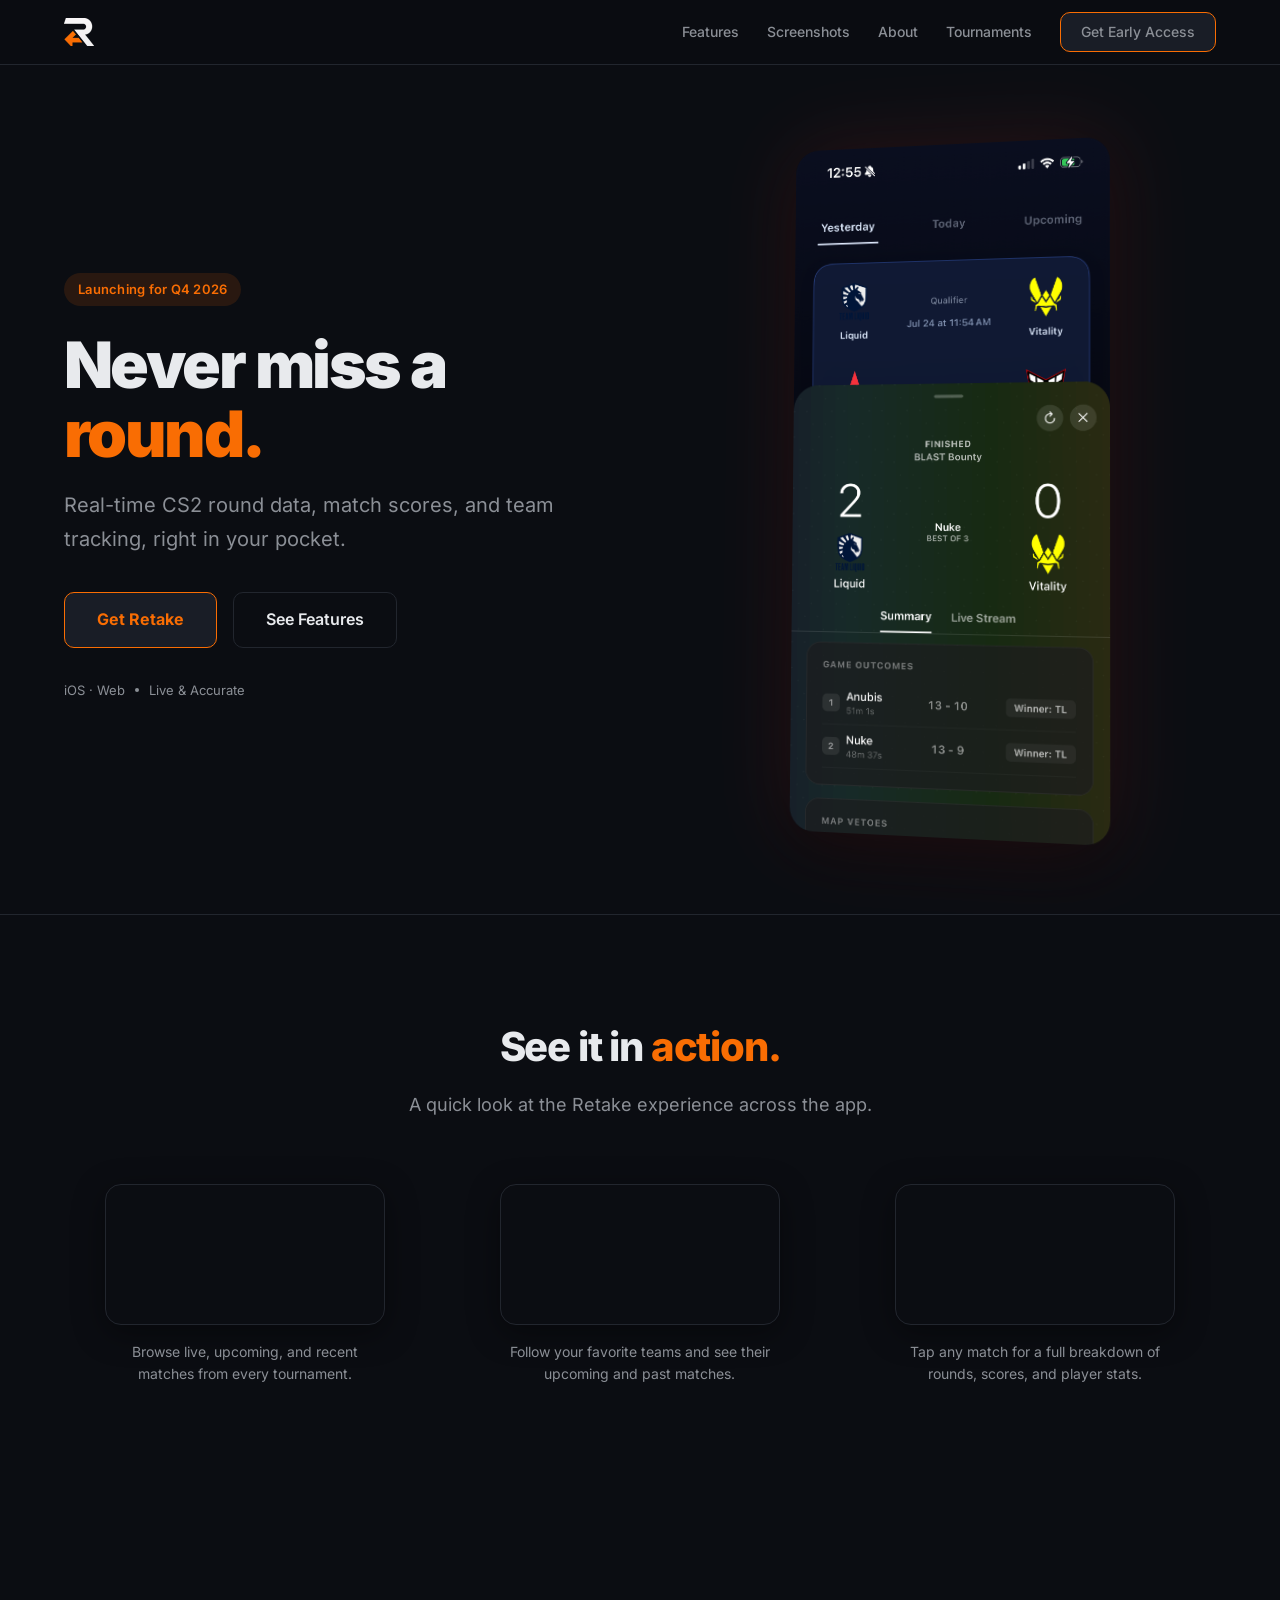
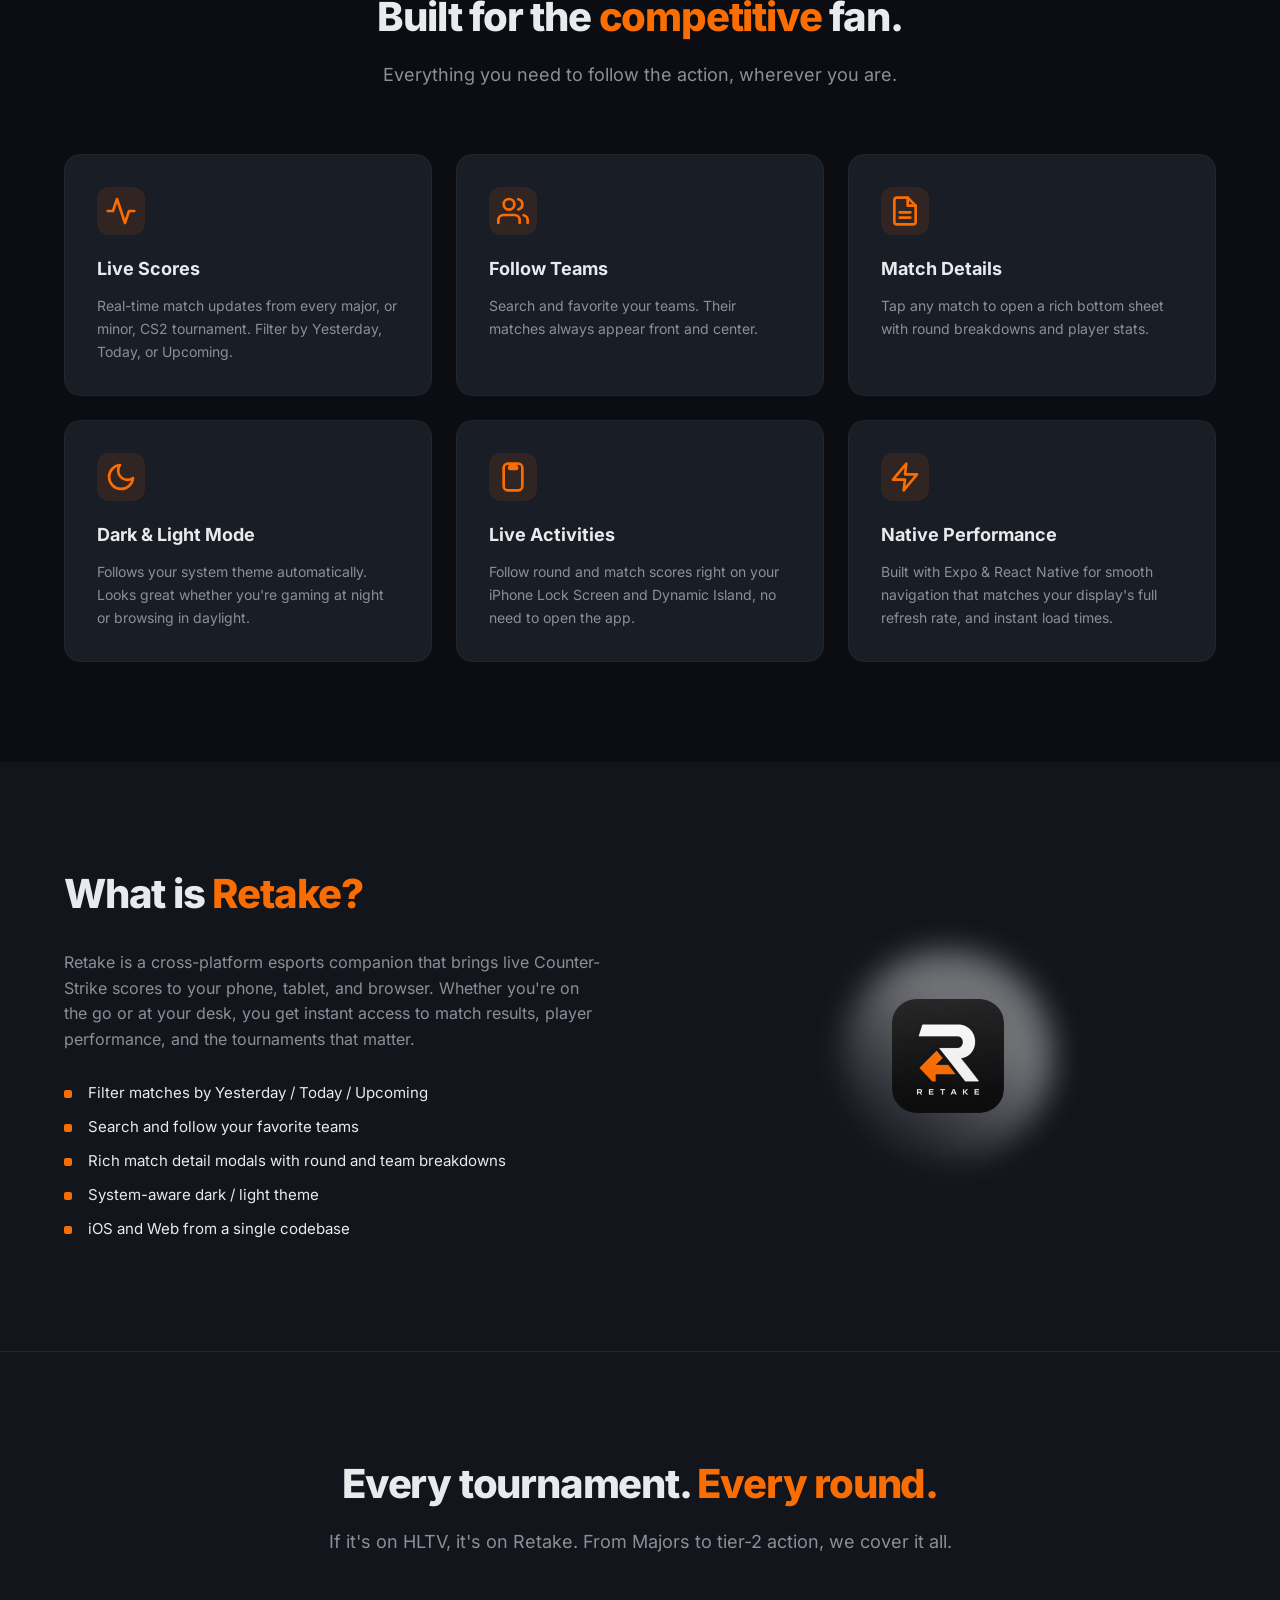
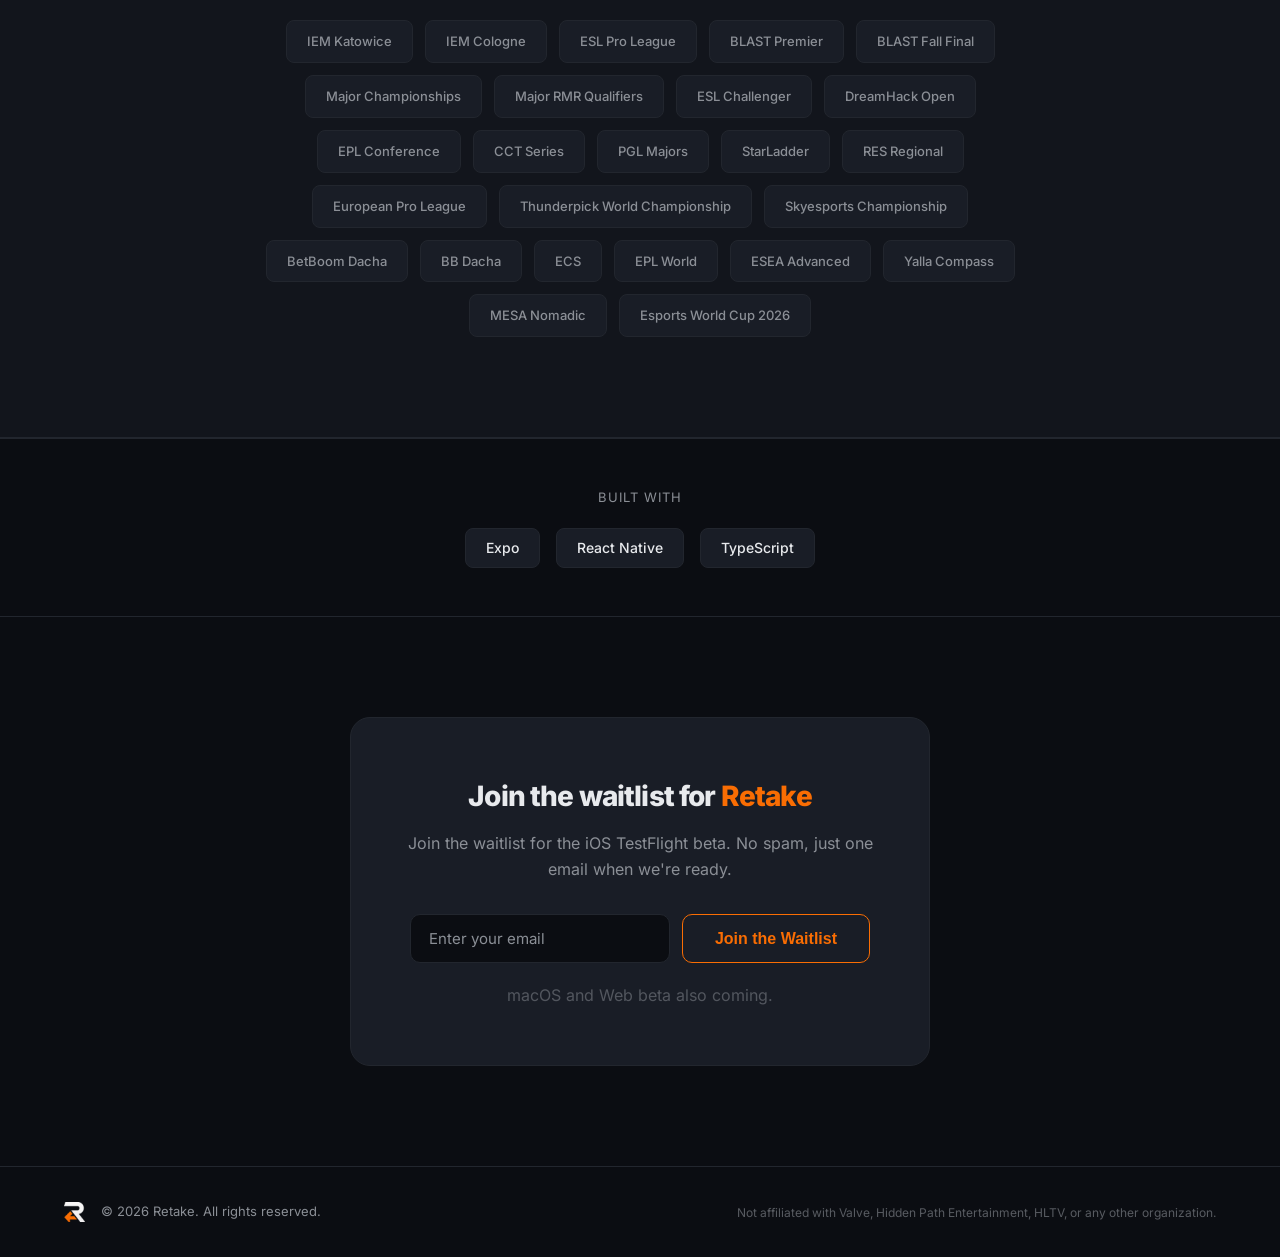
==== commit a1263b1e: "Update file name and launch date" ====
--- a/index.html
+++ b/index.html
@@ -232,7 +232,7 @@
         <section class="hero">
             <div class="container hero-inner">
                 <div class="hero-content">
-                    <div class="hero-badge">Launching for Esports World Cup 2026</div>
+                    <div class="hero-badge">Launching for Q4 2026</div>
                     <h1>Never miss a <span class="highlight">round.</span></h1>
                     <p class="hero-subtitle">
                         Real-time CS2 round data, match scores, and team
@@ -254,7 +254,7 @@
                 </div>
                 <div class="hero-visual">
                     <img
-                        src="images/app-screenshot.PNG"
+                        src="images/app-screenshot.png"
                         alt="Retake app screenshot showing live CS2 match scores"
                         class="hero-phone"
                         fetchpriority="high"
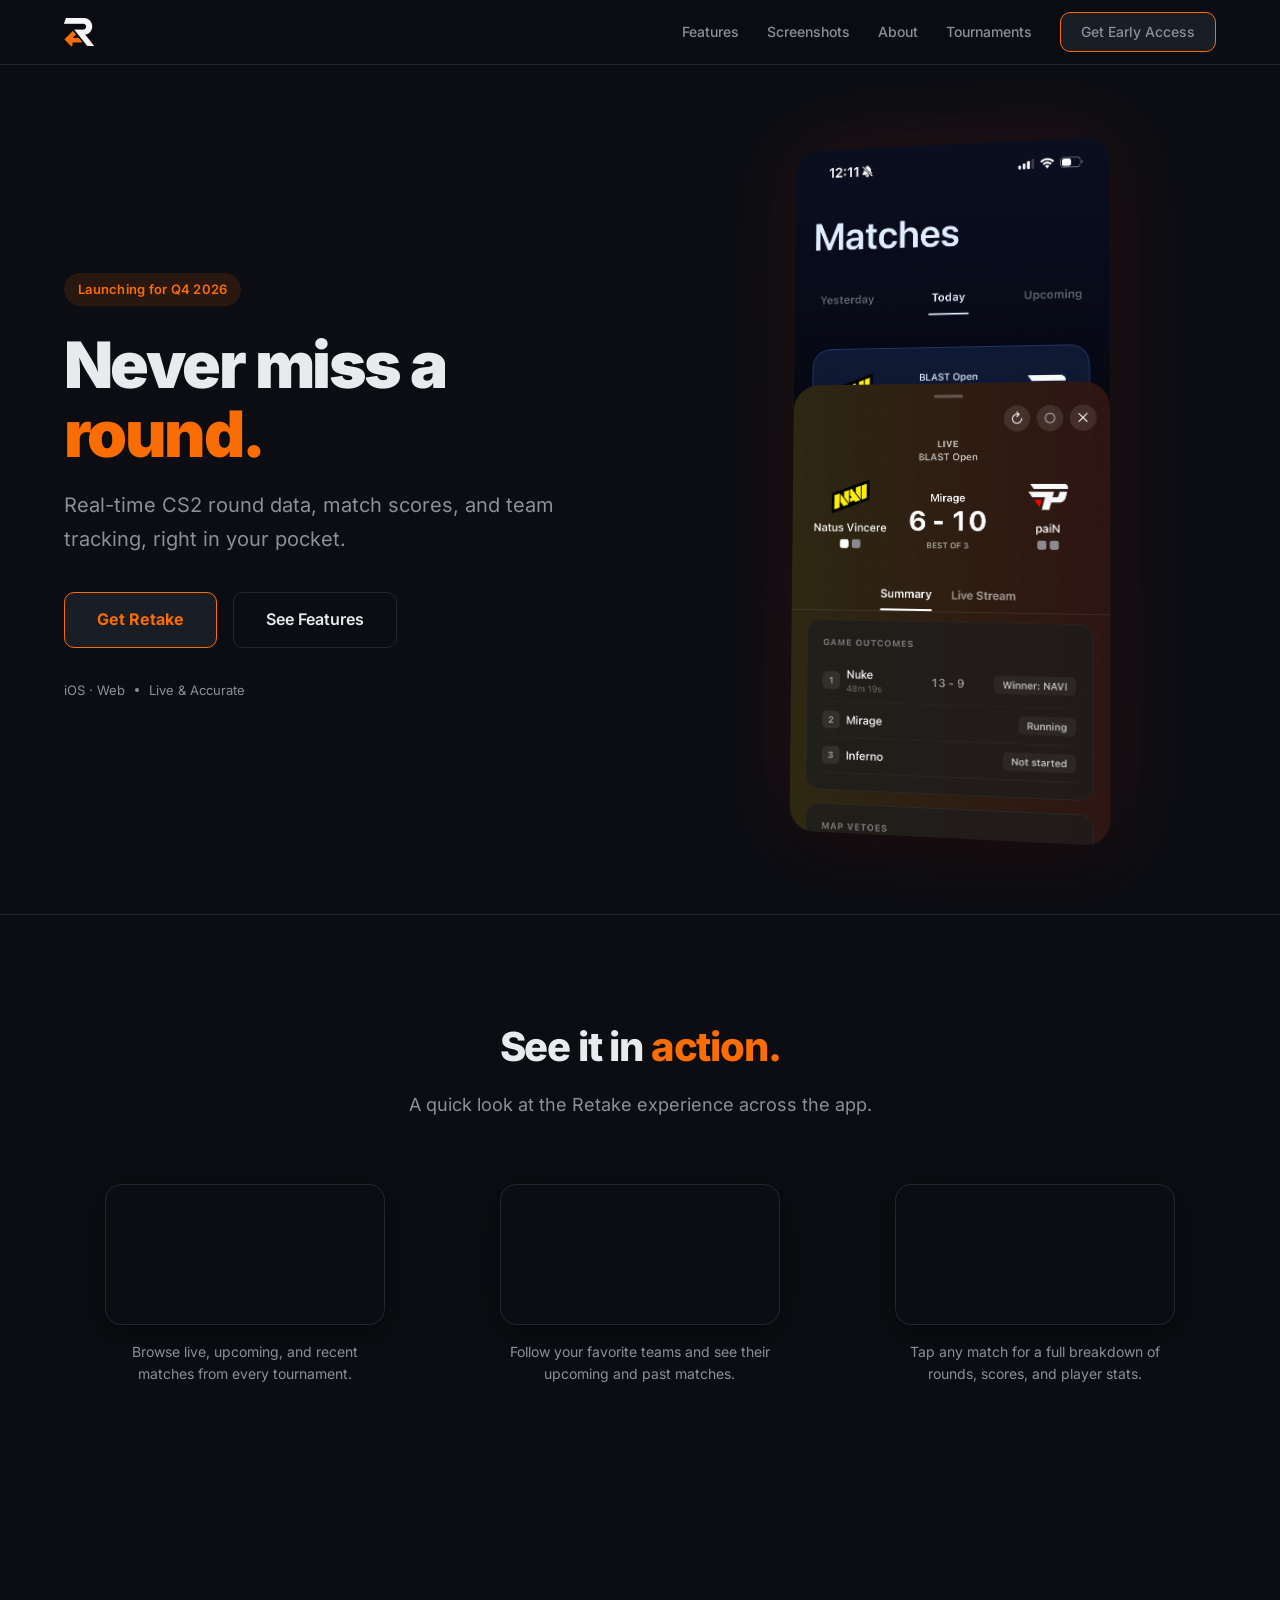
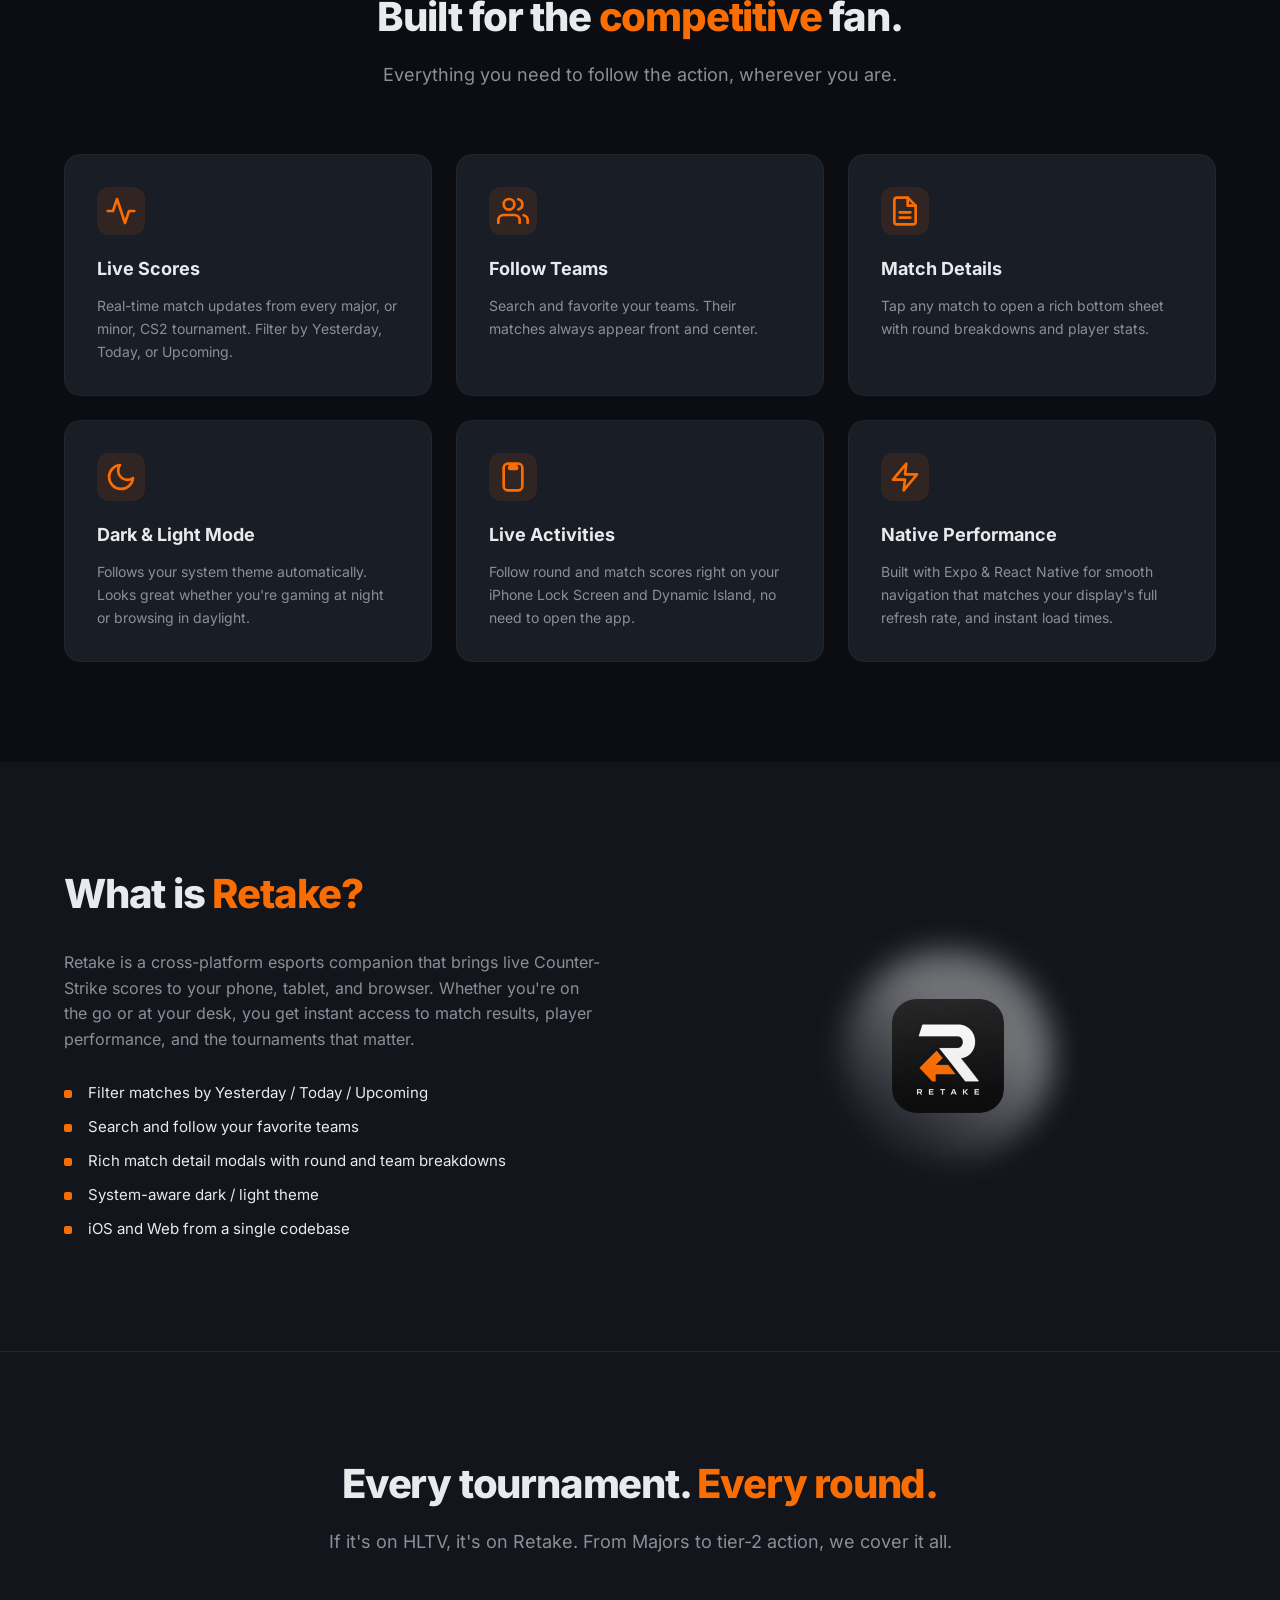
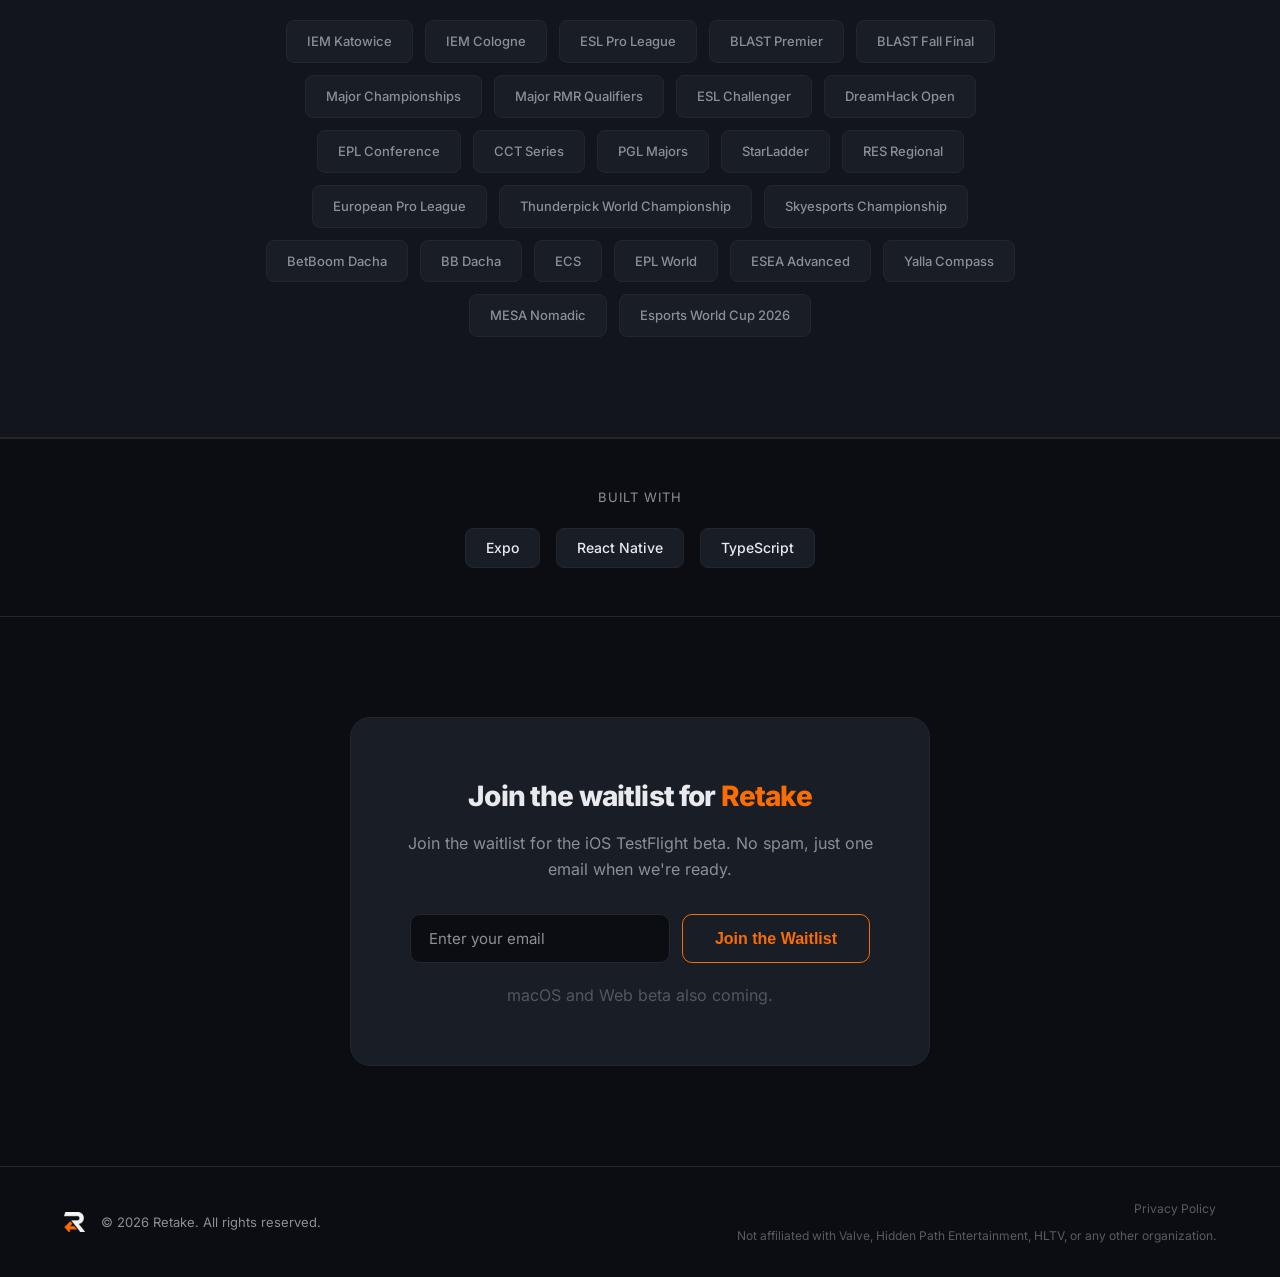
==== commit 7b05fce8: "Add privacy policy" ====
--- a/index.html
+++ b/index.html
@@ -658,7 +658,8 @@
                     </picture>
                     <span>&copy; 2026 Retake. All rights reserved.</span>
                 </div>
-                <div class="footer-right">
+                <div class="footer-right" style="display:flex; flex-direction:column; align-items:flex-end; gap:8px;">
+                    <a href="privacy.html" style="font-size: 0.75rem; color: var(--text-muted); opacity: 0.6; transition: opacity 0.2s;" onmouseover="this.style.opacity='1'" onmouseout="this.style.opacity='0.6'">Privacy Policy</a>
                     <span
                         >Not affiliated with Valve, Hidden Path Entertainment,
                         HLTV, or any other organization.</span
--- a/styles.css
+++ b/styles.css
@@ -722,4 +722,8 @@
         gap: 12px;
         text-align: center;
     }
-}
+
+    .footer-right {
+        align-items: center !important;
+    }
+}
--- a/styles.css
+++ b/styles.css
@@ -722,4 +722,8 @@
         gap: 12px;
         text-align: center;
     }
-}
+
+    .footer-right {
+        align-items: center !important;
+    }
+}
